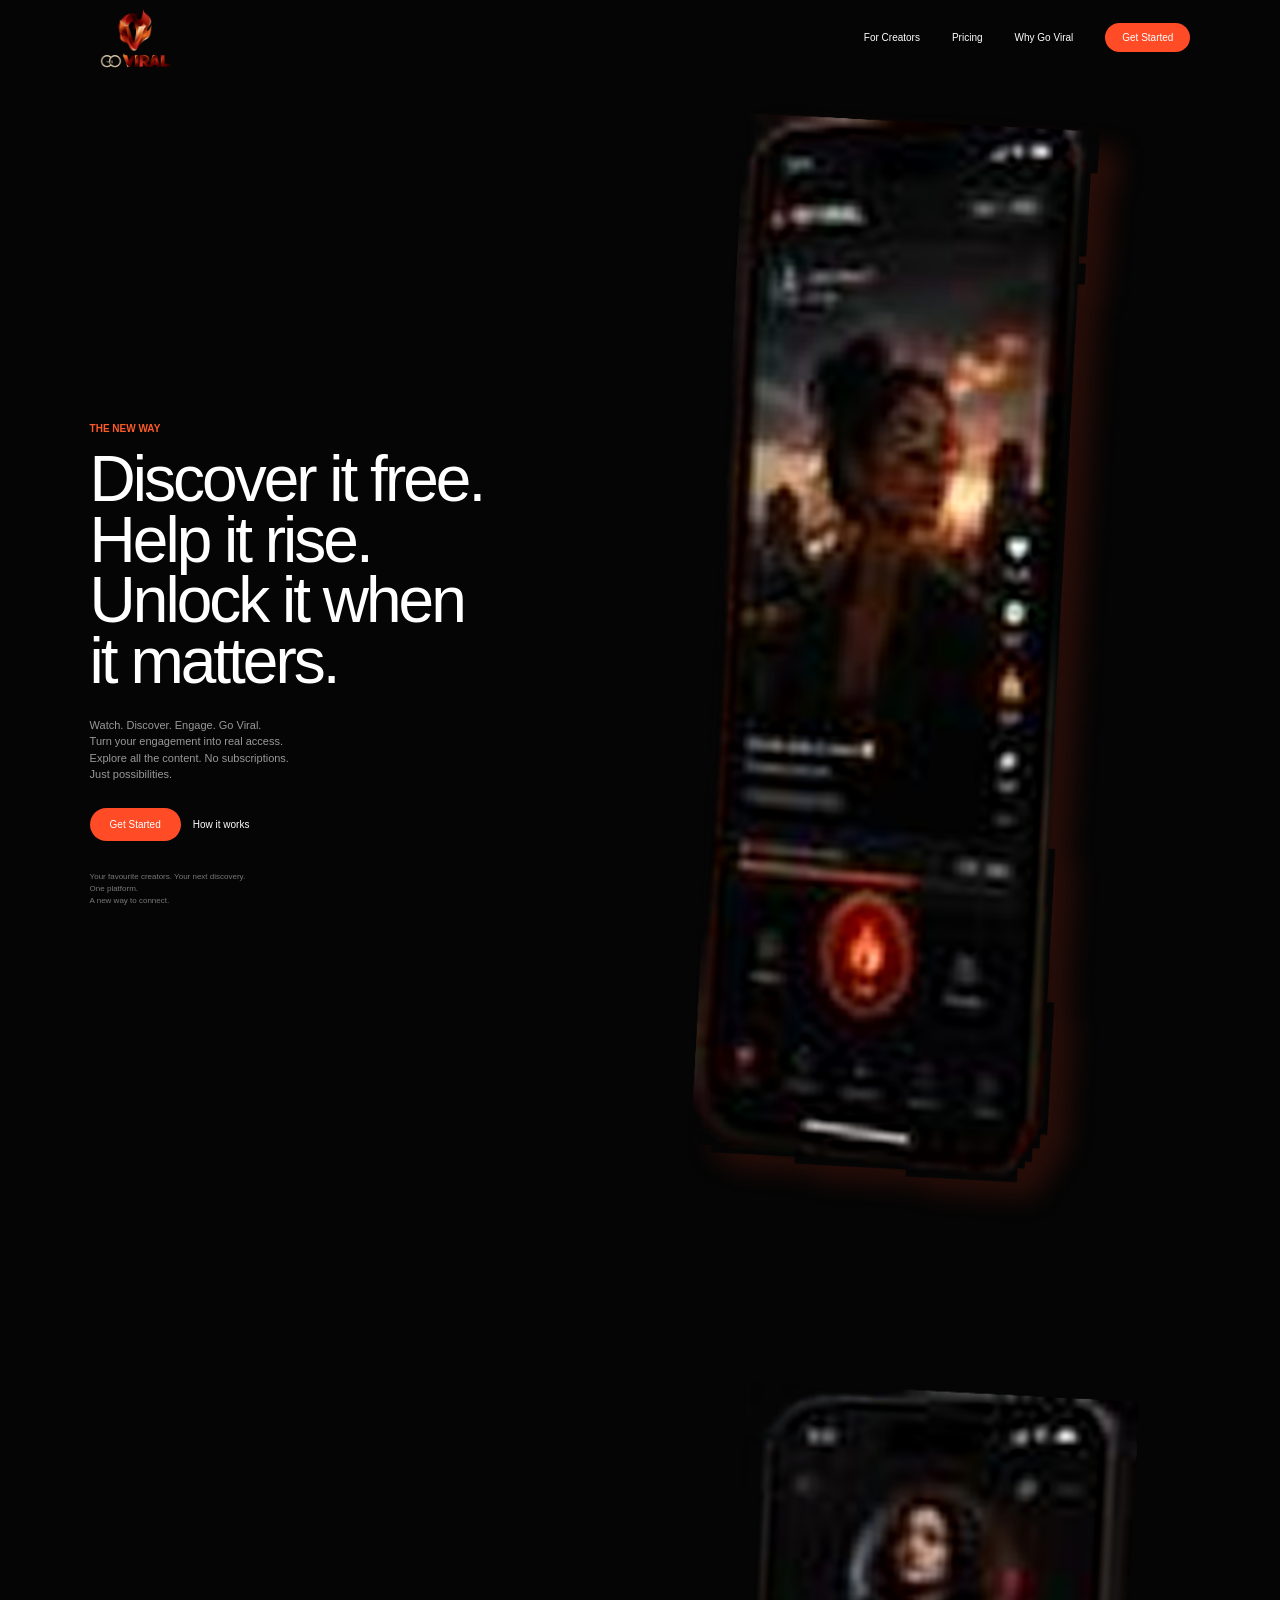
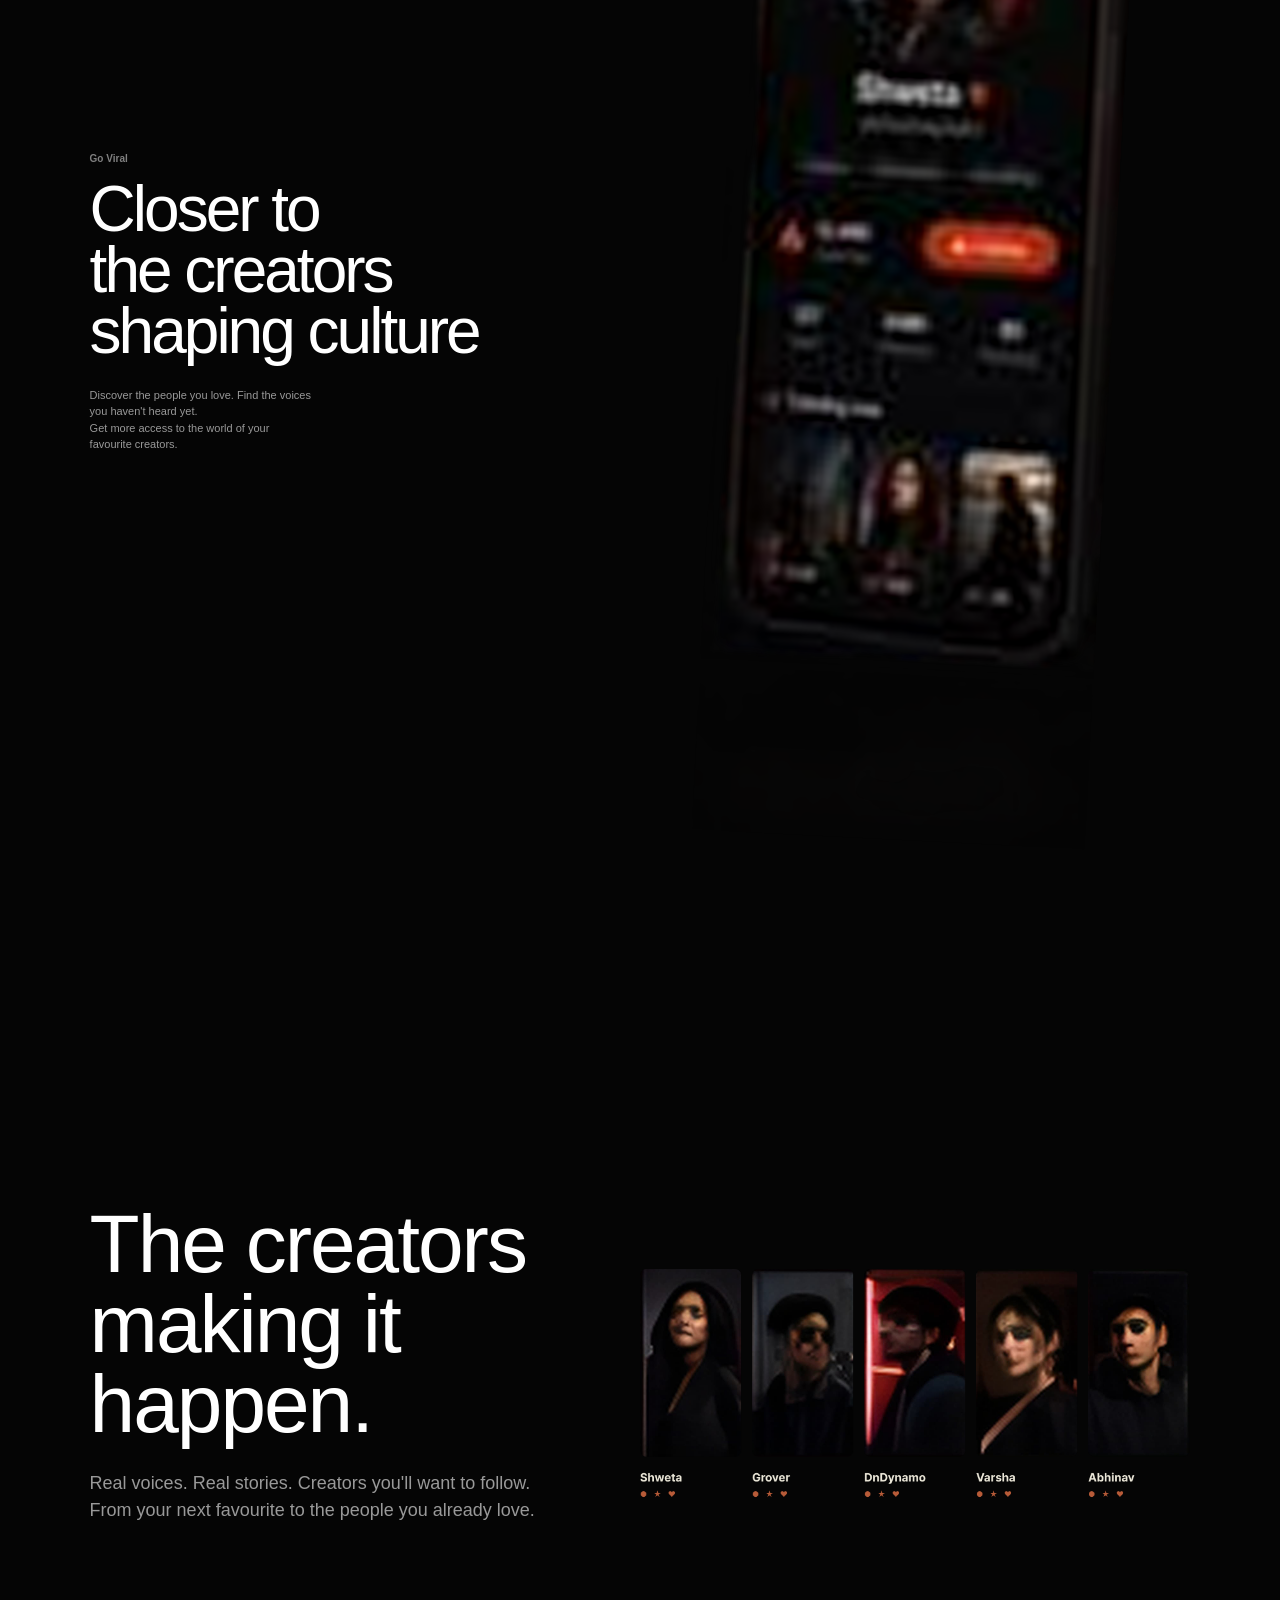
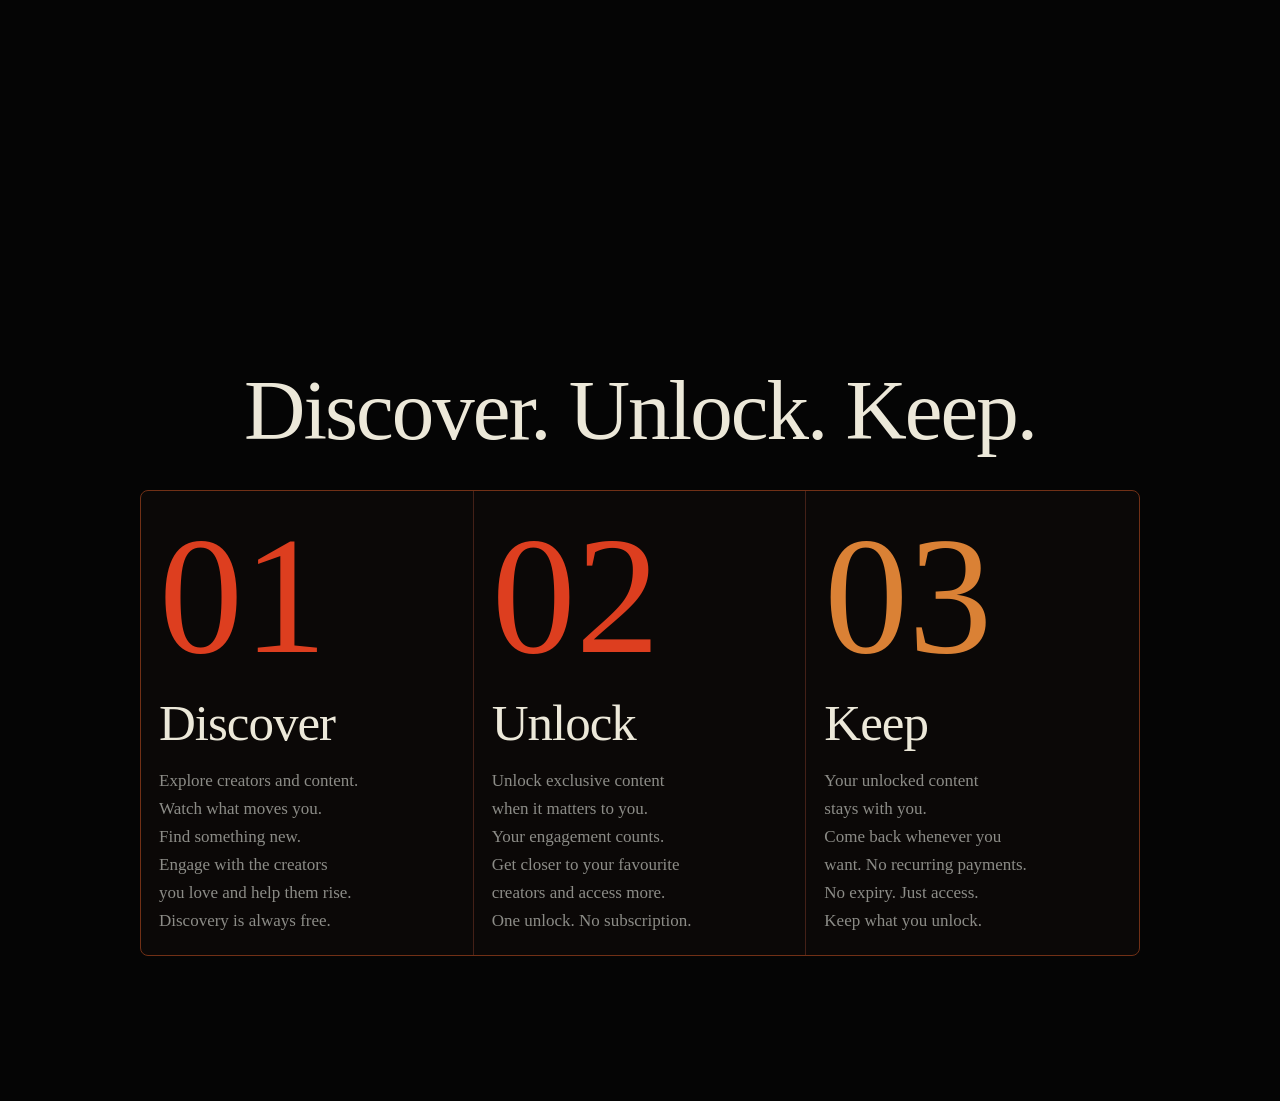
==== Task-5/index.html @ 9c14c947 "Update internship tasks" ====
<!DOCTYPE html>
<html lang="en">

<head>
    <meta charset="UTF-8">
    <meta name="viewport" content="width=device-width, initial-scale=1.0">

    <title>Go Viral</title>
    <link rel="stylesheet" href="style.css">
</head>

<body>

    <!-- ================================================= -->
    <!-- ================= NAVBAR ======================== -->
    <!-- ================================================= -->

    <nav class="navbar">

        <div class="logo">
            <img src="images/image.png" alt="Go Viral Logo">
        </div>

        <div class="nav-links">
            <a href="#">For Creators</a>
            <a href="#">Pricing</a>
            <a href="#">Why Go Viral</a>
            <a href="#" class="nav-btn">Get Started</a>
        </div>

    </nav>


    <!-- ================================================= -->
    <!-- ================= FIRST HERO ==================== -->
    <!-- ================================================= -->

    <section class="hero">

        <div class="hero-content">

            <p class="small-title">THE NEW WAY</p>

            <h1>
                Discover it free.<br>
                Help it rise.<br>
                Unlock it when<br>
                it matters.
            </h1>

            <p class="description">
                Watch. Discover. Engage. Go Viral.<br>
                Turn your engagement into real access.<br>
                Explore all the content. No subscriptions.<br>
                Just possibilities.
            </p>

            <div class="hero-buttons">

                <a href="#" class="primary-btn">
                    Get Started
                </a>

                <a href="#" class="secondary-btn">
                    How it works
                </a>

            </div>

            <p class="bottom-text">
                Your favourite creators. Your next discovery.<br>
                One platform.<br>
                A new way to connect.
            </p>

        </div>


        <div class="hero-image">

            <img
                src="images/Go Viral app.png"
                alt="Go Viral App"
            >

        </div>

    </section>


    <!-- ================================================= -->
    <!-- ================= SECOND HERO =================== -->
    <!-- ================================================= -->

    <section class="hero-1">

        <div class="hero-content">

            <p class="small-title">
                Go Viral
            </p>

            <h2>
                Closer to<br>
                the creators<br>
                shaping culture
            </h2>

            <p class="description">
                Discover the people you love. Find the voices<br>
                you haven't heard yet.<br>
                Get more access to the world of your<br>
                favourite creators.
            </p>

        </div>


        <div class="hero-image">

            <img
                src="images/Creator profile.png"
                alt="Creator Profile"
            >

        </div>

    </section>


    <!-- ================================================= -->
    <!-- ================= THIRD HERO ==================== -->
    <!-- ================================================= -->

    <section class="hero-2">

        <div class="hero-content">

            <h2>
                The creators<br>
                making it happen.
            </h2>

            <p class="description">
                Real voices. Real stories. Creators you'll want to follow.<br>
                From your next favourite to the people you already love.
            </p>

        </div>


        <div class="hero-image">
            <img src="images/Container.png" alt="Creators">
        </div>

    </section>


    <!-- ================================================= -->
    <!-- ================= FOURTH HERO =================== -->
    <!-- ================================================= -->

    <section class="hero-3">

        <div class="hero-3-content">

            <h2>
                Discover. Unlock. Keep.
            </h2>

<br><br>
            <div class="steps-container">

                <!-- STEP 01 -->

                <div class="step-card">

                    <span class="step-number">
                        01
                    </span>
<br><br>
                    <h3>
                        Discover
                    </h3>
<br>
                    <p>
                        Explore creators and content.<br>
                        Watch what moves you.<br>
                        Find something new.<br>
                        Engage with the creators<br>
                        you love and help them rise.<br>
                        Discovery is always free.
                    </p>

                </div>


                <!-- STEP 02 -->

                <div class="step-card">

                    <span class="step-number">
                        02
                    </span>
<br><br>
                    <h3>
                        Unlock
                    </h3>
<br>
                    <p>
                        Unlock exclusive content<br>
                        when it matters to you.<br>
                        Your engagement counts.<br>
                        Get closer to your favourite<br>
                        creators and access more.<br>
                        One unlock. No subscription.
                    </p>

                </div>


                <!-- STEP 03 -->

                <div class="step-card">

                    <span class="step-number orange">
                        03
                    </span>
<br><br>
                    <h3>
                        Keep
                    </h3>
<br>
                    <p>
                        Your unlocked content<br>
                        stays with you.<br>
                        Come back whenever you<br>
                        want. No recurring payments.<br>
                        No expiry. Just access.<br>
                        Keep what you unlock.
                    </p>

                </div>

            </div>

        </div>

    </section>


</body>
</html>
---- Task-5/style.css ----
/* ================================================= */
/* ================= GENERAL ======================= */
/* ================================================= */

* {
    margin: 0;
    padding: 0;
    box-sizing: border-box;
}

body {
    background-color: #050505;
    color: white;

    font-family: Arial, Helvetica, sans-serif;
}


/* ================================================= */
/* ================= NAVBAR ======================== */
/* ================================================= */

.navbar {
    position: absolute;

    top: 0;
    left: 0;

    width: 100%;
    height: 75px;

    display: flex;

    align-items: center;
    justify-content: space-between;

    padding: 0 7%;

    z-index: 10;
}


/* LOGO */

.logo img {
    width: 90px;
    height: auto;

    display: block;
}


/* NAVIGATION */

.nav-links {
    display: flex;

    align-items: center;

    gap: 32px;
}

.nav-links a {
    color: white;

    text-decoration: none;

    font-size: 10px;
}

.nav-btn {
    background-color: #ff4b26;

    padding: 9px 17px;

    border-radius: 20px;
}


/* ================================================= */
/* ================= FIRST HERO ==================== */
/* ================================================= */

.hero {
    min-height: 100vh;

    display: flex;

    align-items: center;

    position: relative;

    overflow: hidden;

    padding: 100px 7% 50px;
}


/* LEFT CONTENT */

.hero-content {
    width: 50%;

    position: relative;

    z-index: 2;
}


/* SMALL TITLE */

.hero .small-title {
    color: #ff5a2a;

    font-size: 10px;

    font-weight: bold;

    margin-bottom: 15px;
}


/* FIRST HERO HEADING */

.hero h1 {
    font-size: clamp(45px, 5vw, 75px);

    line-height: 0.95;

    font-weight: 500;

    letter-spacing: -3px;

    margin-bottom: 25px;
}


/* DESCRIPTION */

.description {
    color: #999;

    font-size: 11px;

    line-height: 1.5;

    margin-bottom: 25px;
}


/* BUTTONS */

.hero-buttons {
    display: flex;

    gap: 12px;

    align-items: center;
}

.primary-btn {
    background-color: #ff4b26;

    color: white;

    text-decoration: none;

    font-size: 10px;

    padding: 11px 20px;

    border-radius: 20px;
}

.secondary-btn {
    color: white;

    text-decoration: none;

    font-size: 10px;
}


/* BOTTOM TEXT */

.bottom-text {
    color: #777;

    font-size: 8px;

    line-height: 1.5;

    margin-top: 30px;
}


/* ================================================= */
/* ================= COMMON IMAGE ================== */
/* ================================================= */

.hero-image {
    width: 50%;

    height: 100%;

    display: flex;

    justify-content: center;

    align-items: center;

    position: relative;
}

.hero-image img {
    width: 90%;

    max-width: 550px;

    height: auto;

    object-fit: contain;
}


/* ================================================= */
/* ================= SECOND HERO =================== */
/* ================================================= */

.hero-1 {
    min-height: 100vh;

    display: flex;

    align-items: center;

    position: relative;

    overflow: hidden;

    padding: 100px 7% 50px;
}


/* SMALL TITLE */

.hero-1 .small-title {
    color: gray;

    font-size: 10px;

    font-weight: bold;

    margin-bottom: 15px;
}


/* HEADING */

.hero-1 h2 {
    font-size: clamp(45px, 5vw, 75px);

    line-height: 0.95;

    font-weight: 500;

    letter-spacing: -3px;

    margin-bottom: 25px;
}


/* DESCRIPTION */

.hero-1 .description {
    color: #999;

    font-size: 11px;

    line-height: 1.5;

    margin-bottom: 25px;
}


/* IMAGE */

.hero-1 .hero-image {
    width: 50%;
}

.hero-1 .hero-image img {
    width: 90%;

    max-width: 550px;

    height: auto;

    object-fit: contain;
}


/* ================================================= */
/* ================= THIRD HERO ==================== */
/* ================================================= */

.hero-2 {
    min-height: 100vh;

    display: flex;

    align-items: center;

    position: relative;

    overflow: hidden;

    padding: 100px 7% 50px;
}


/* HEADING */

.hero-2 h2 {
    font-family: "Antonio", Arial, sans-serif;

    font-weight: 500;

    font-size: 82px;

    line-height: 0.98;

    letter-spacing: -2px;

    margin-bottom: 25px;
}


/* DESCRIPTION */

.hero-2 p {
    font-family: Arial, Helvetica, sans-serif;

    font-weight: 400;

    font-size: 18px;

    line-height: 27px;

    color: #999;
}


/* IMAGE */

.hero-2 .hero-image {
    width: 50%;
}

.hero-2 .hero-image img {
    width: 100%;

    max-width: 864px;

    height: auto;

    object-fit: contain;
}


/* ================================================= */
/* ================= FOURTH HERO =================== */
/* ================================================= */

.hero-3 {
    min-height: 100vh;

    display: flex;

    justify-content: center;

    align-items: center;

    background-color: #050505;

    padding: 100px 7% 80px;

    position: relative;

    overflow: hidden;
}


/* CONTENT */

.hero-3-content {
    width: 100%;

    max-width: 1000px;

    display: flex;

    flex-direction: column;

    align-items: center;
}


/* MAIN HEADING */

.hero-3 h2 {

    font-family: Antonio;
font-weight: 500;
font-style: Regular;
font-size: 85px;
line-height: 86.7px;
letter-spacing: -2px;
text-align: center;
vertical-align: middle;
color: #ECE8D9;
width: 691;
height: 87;
opacity: 1;

}


/* ================================================= */
/* ================= STEP CONTAINER ================ */
/* ================================================= */

.steps-container {
    width: 100%;

    display: grid;

    grid-template-columns: repeat(3, 1fr);

    background-color: #0b0807;

    border: 1px solid #713016;

    border-radius: 8px;

    overflow: hidden;
}


/* ================================================= */
/* ================= STEP CARD ===================== */
/* ================================================= */

.step-card {
    min-height: 285px;

    padding: 20px 18px;

    border-right: 1px solid #442017;
}

.step-card:last-child {
    border-right: none;
}


/* NUMBER */

.step-number {

    font-family: Antonio;
font-weight: 400;
font-style: Regular;
font-size: 168px;
line-height: 168px;
letter-spacing: 0%;
vertical-align: middle;
color:#DD3E1F;

} 

.step-number.orange {
    color:#DA8135;

}


/* CARD TITLE */

.step-card h3 {
    font-family: Antonio;
font-weight: 500;
font-style: Regular;
font-size: 51px;
line-height: 52px;
letter-spacing: -1px;
vertical-align: middle;
color:#ECE8D9;
}


/* CARD DESCRIPTION */

.step-card p {
    font-family: Inter;
    font-weight: 400;
    font-style: Regular;
    font-size: 17px;
    line-height: 28px;
    letter-spacing: 0%;
    vertical-align: middle;
    color: #8C8C87;
    ;

    /* color: #777;

    font-family: Arial, Helvetica, sans-serif;

    font-size: 10px;

    line-height: 1.45; */
}


/* ================================================= */
/* ================= RESPONSIVE ==================== */
/* ================================================= */

@media (max-width: 768px) {

    /* NAVBAR */

    .navbar {
        padding: 0 5%;
    }

    .nav-links {
        gap: 15px;
    }

    .nav-links a {
        font-size: 9px;
    }


    /* FIRST / SECOND / THIRD HERO */

    .hero,
    .hero-1,
    .hero-2 {
        flex-direction: column;

        justify-content: center;

        padding: 100px 5% 60px;
    }


    .hero-content {
        width: 100%;
    }


    .hero-image {
        width: 100%;

        margin-top: 40px;
    }


    .hero-image img {
        width: 90%;
    }


    /* THIRD HERO */

    .hero-2 h2 {
        font-size: 55px;
    }

    .hero-2 .hero-image {
        width: 100%;
    }

    .hero-2 .hero-image img {
        width: 100%;
    }


    /* FOURTH HERO */

    .hero-3 {
        padding: 80px 5% 50px;
    }

    .hero-3 h2 {
        font-size: 55px;
    }


    /* STEP CARDS */

    .steps-container {
        grid-template-columns: 1fr;
    }

    .step-card {
        border-right: none;

        border-bottom: 1px solid #442017;
    }

    .step-card:last-child {
        border-bottom: none;
    }
}
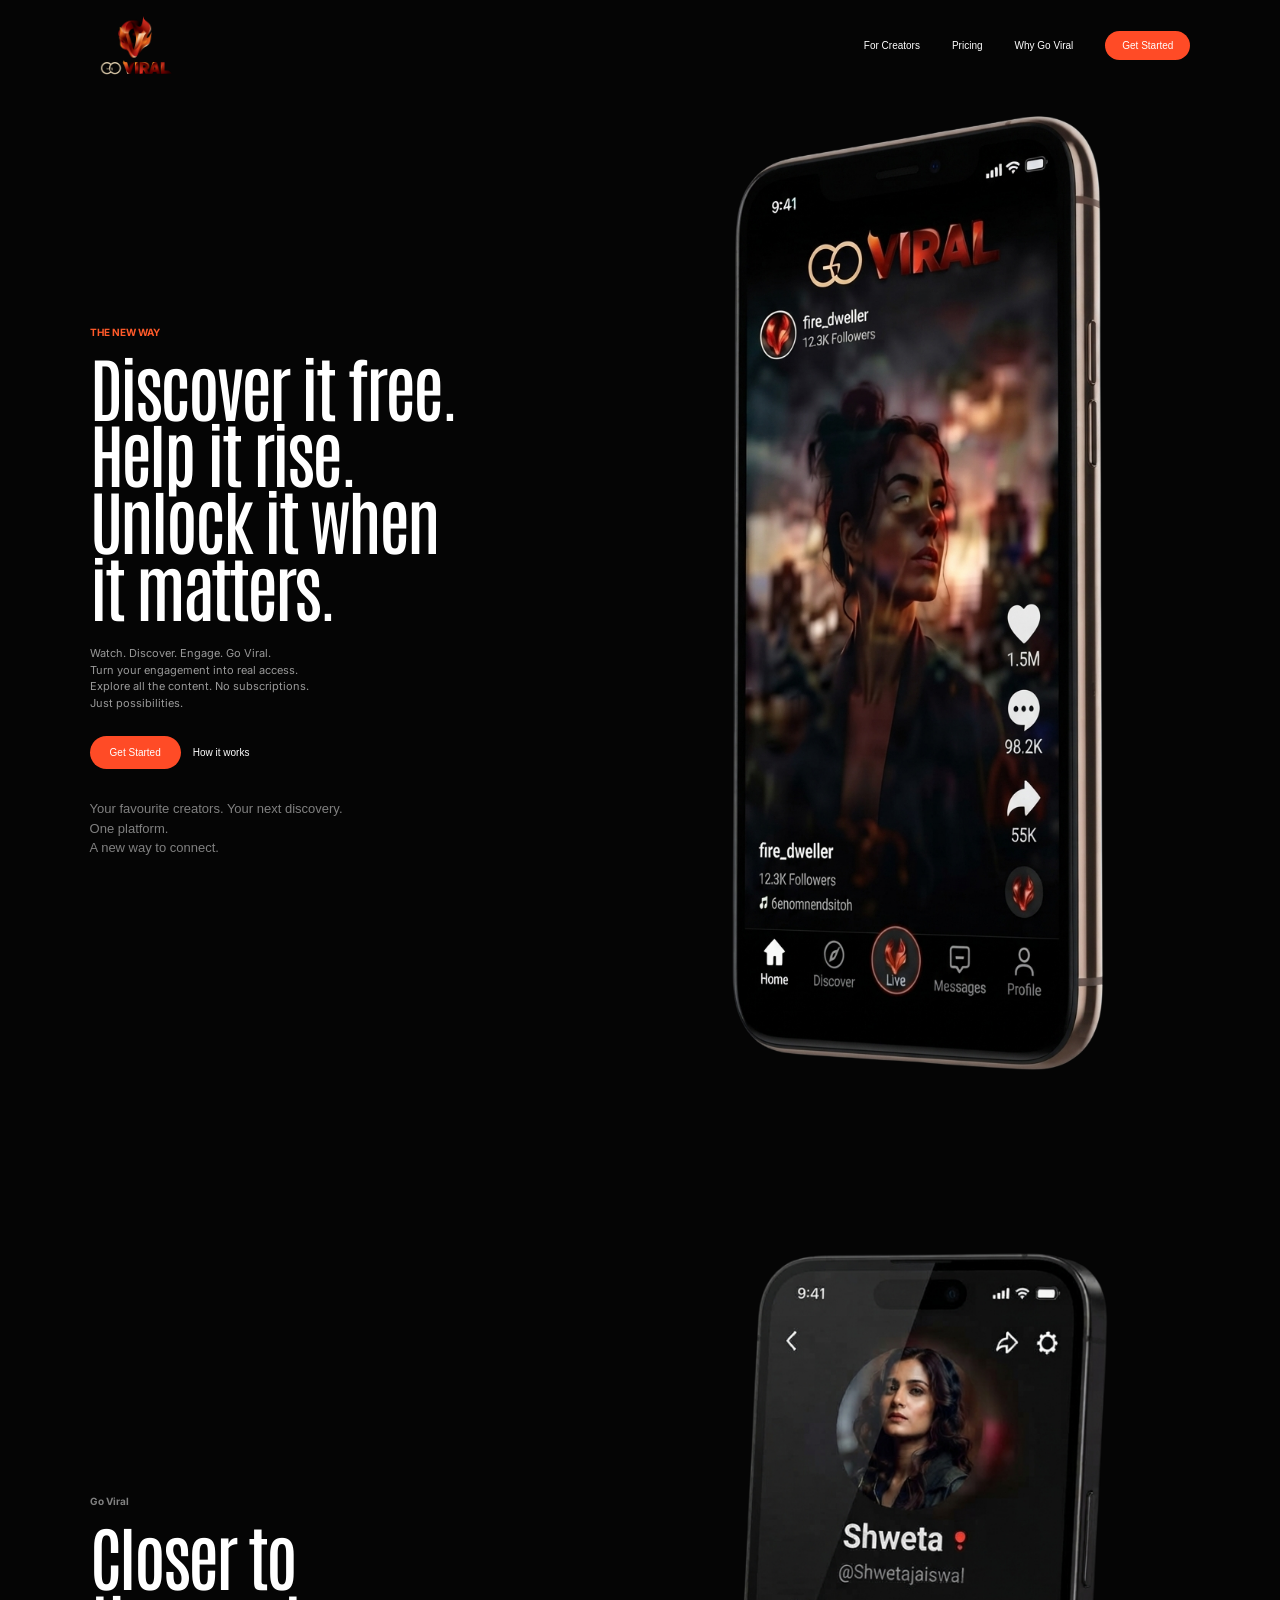
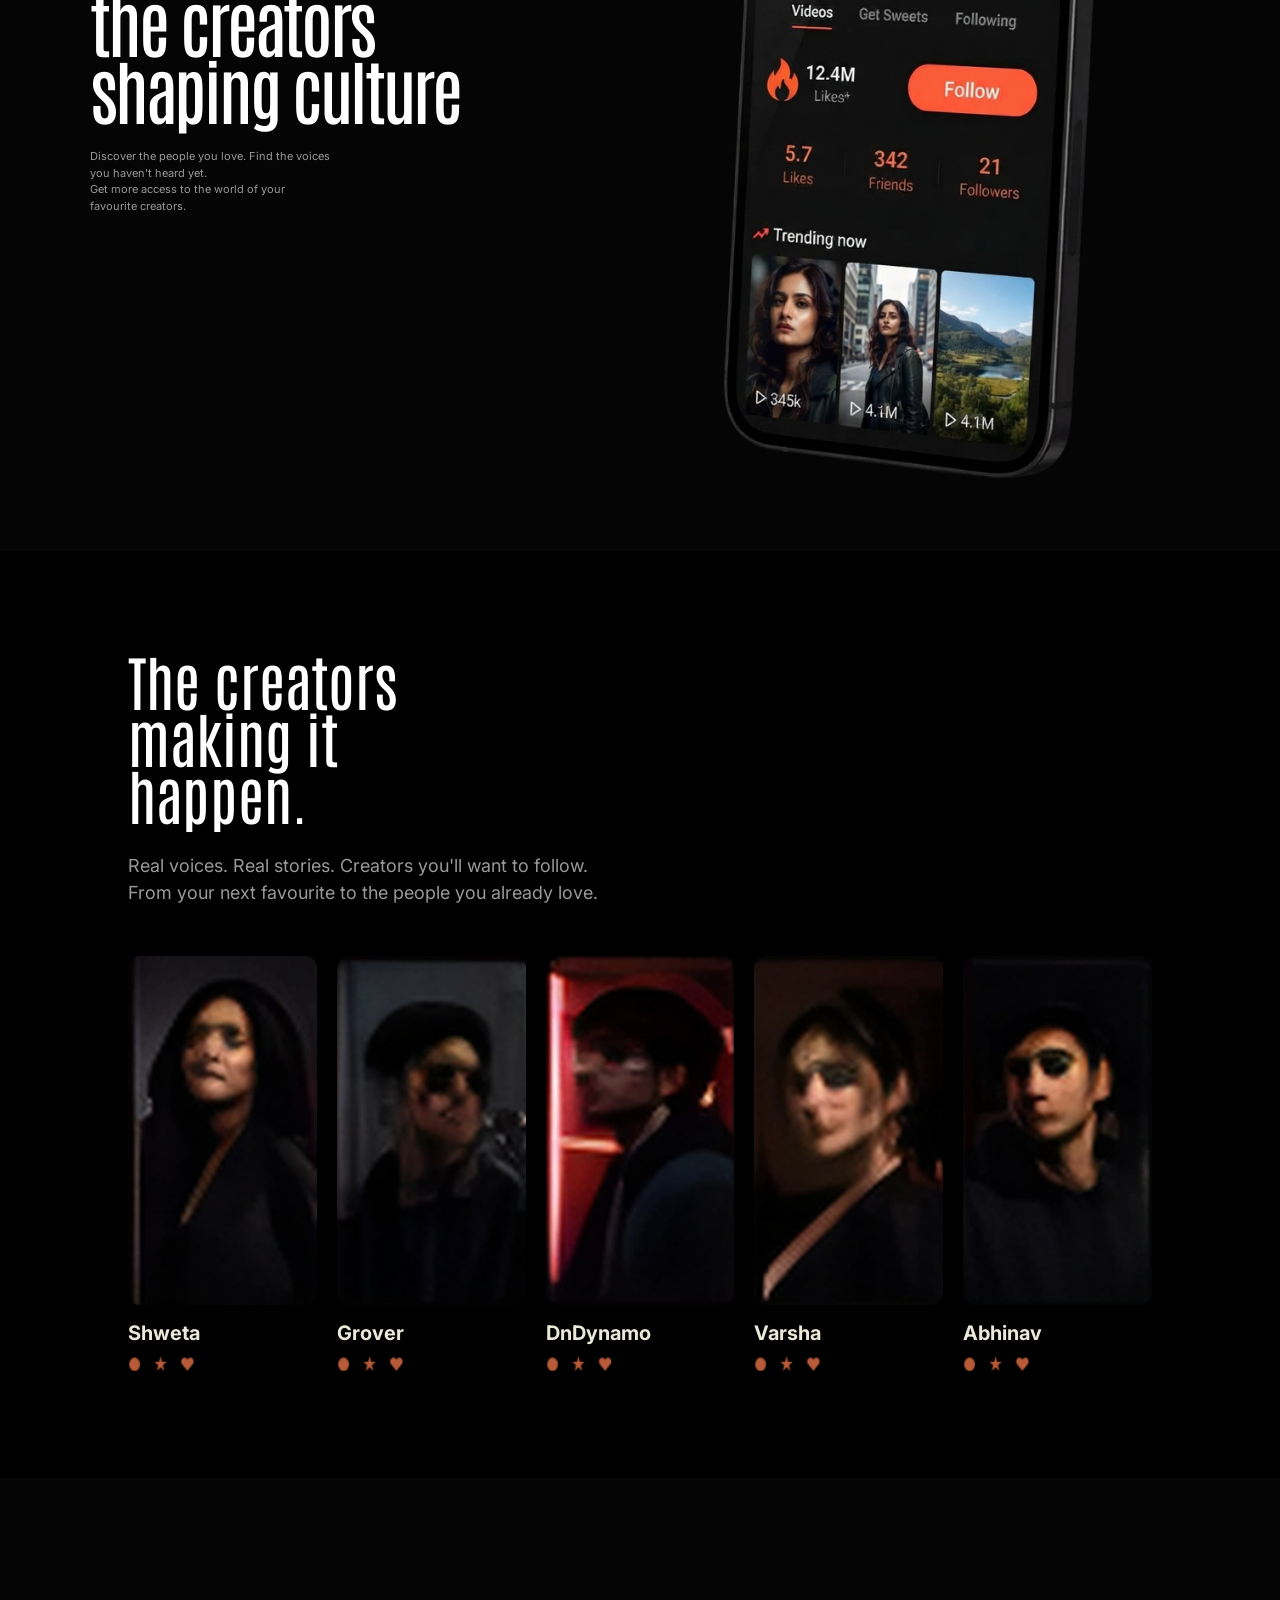
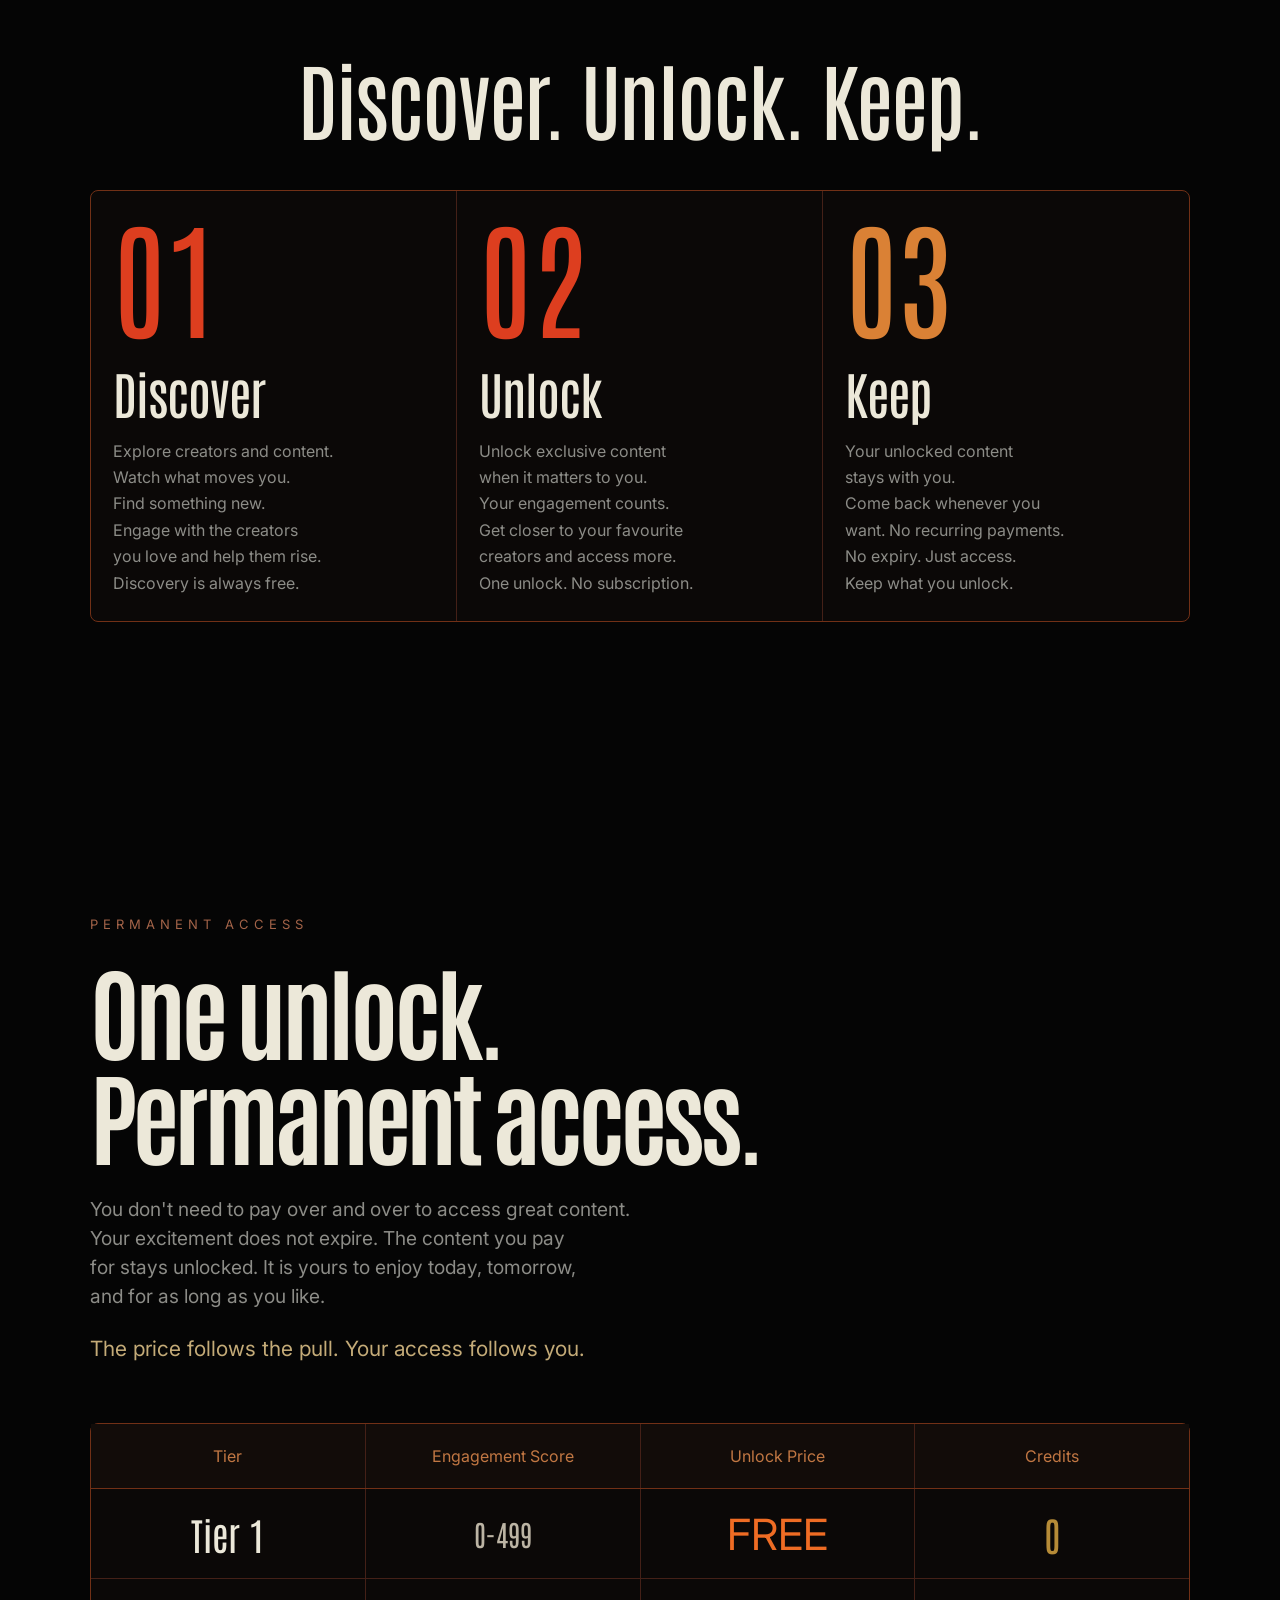
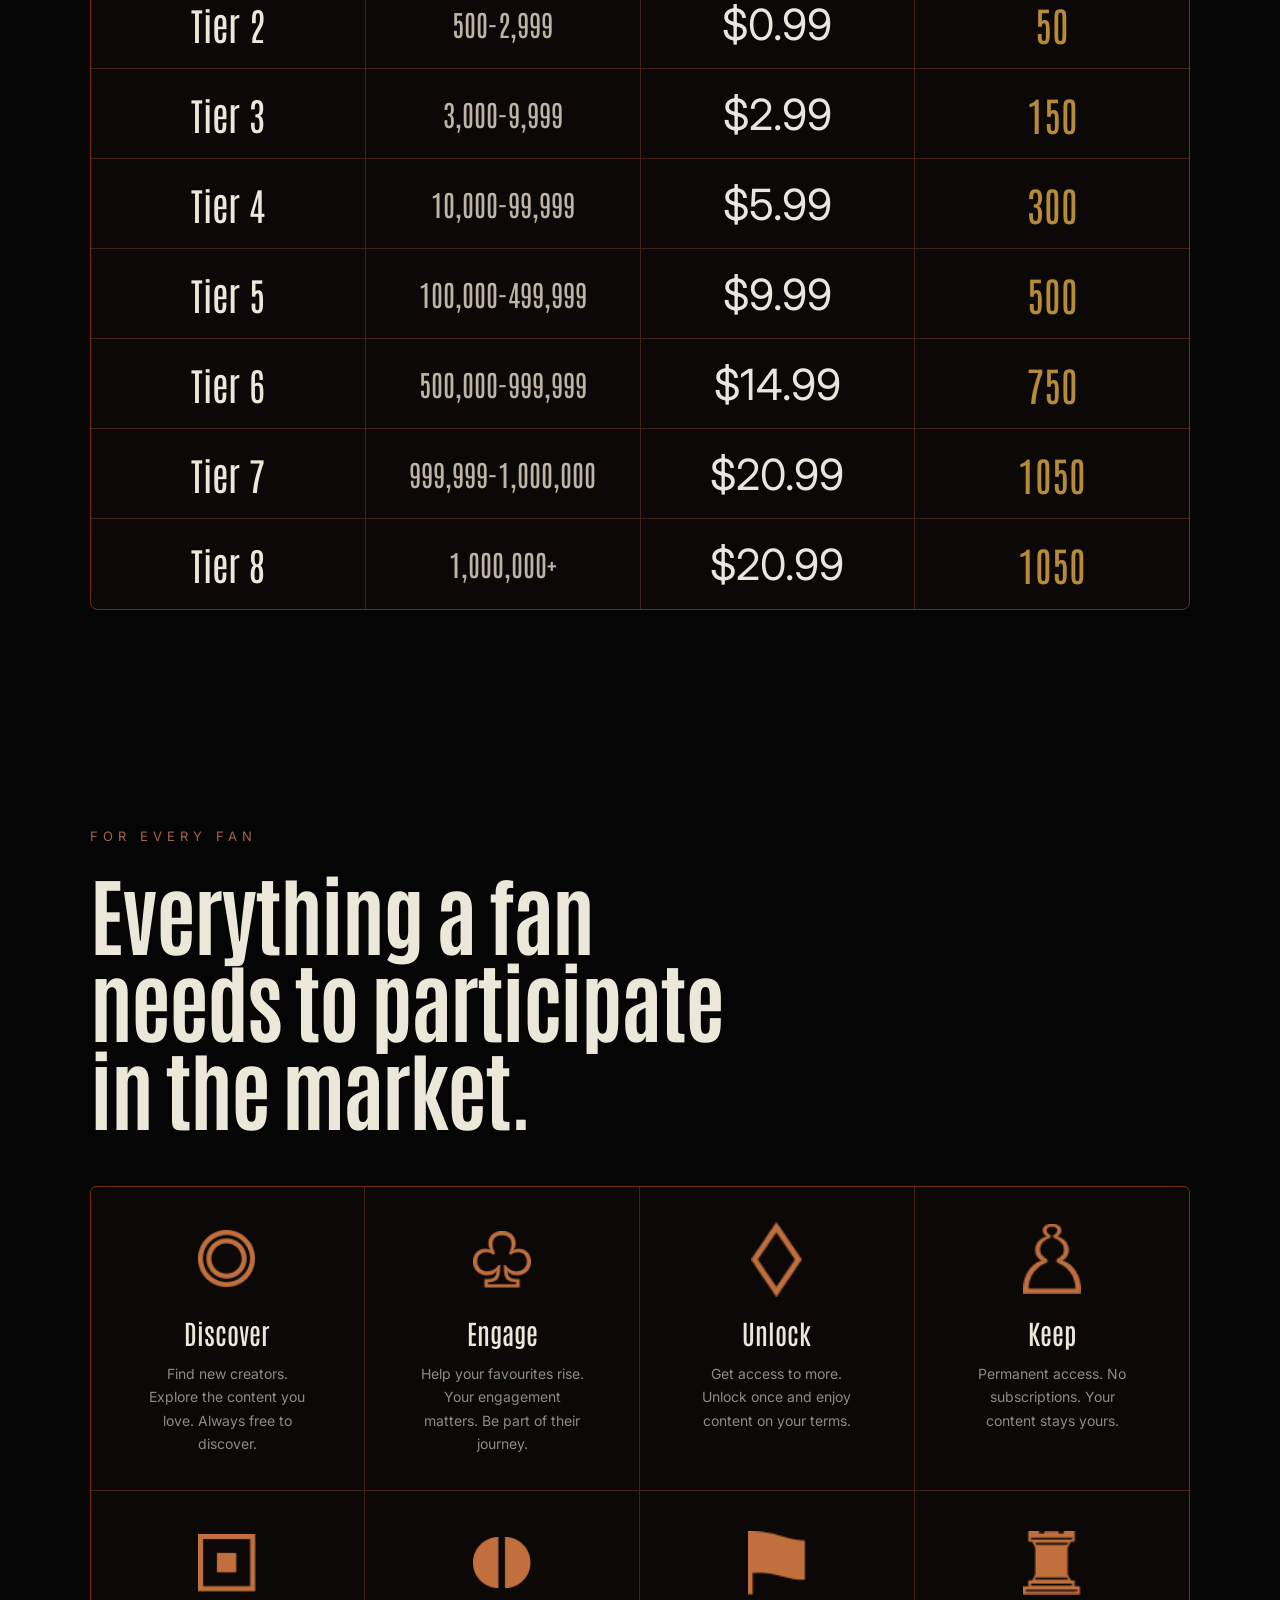
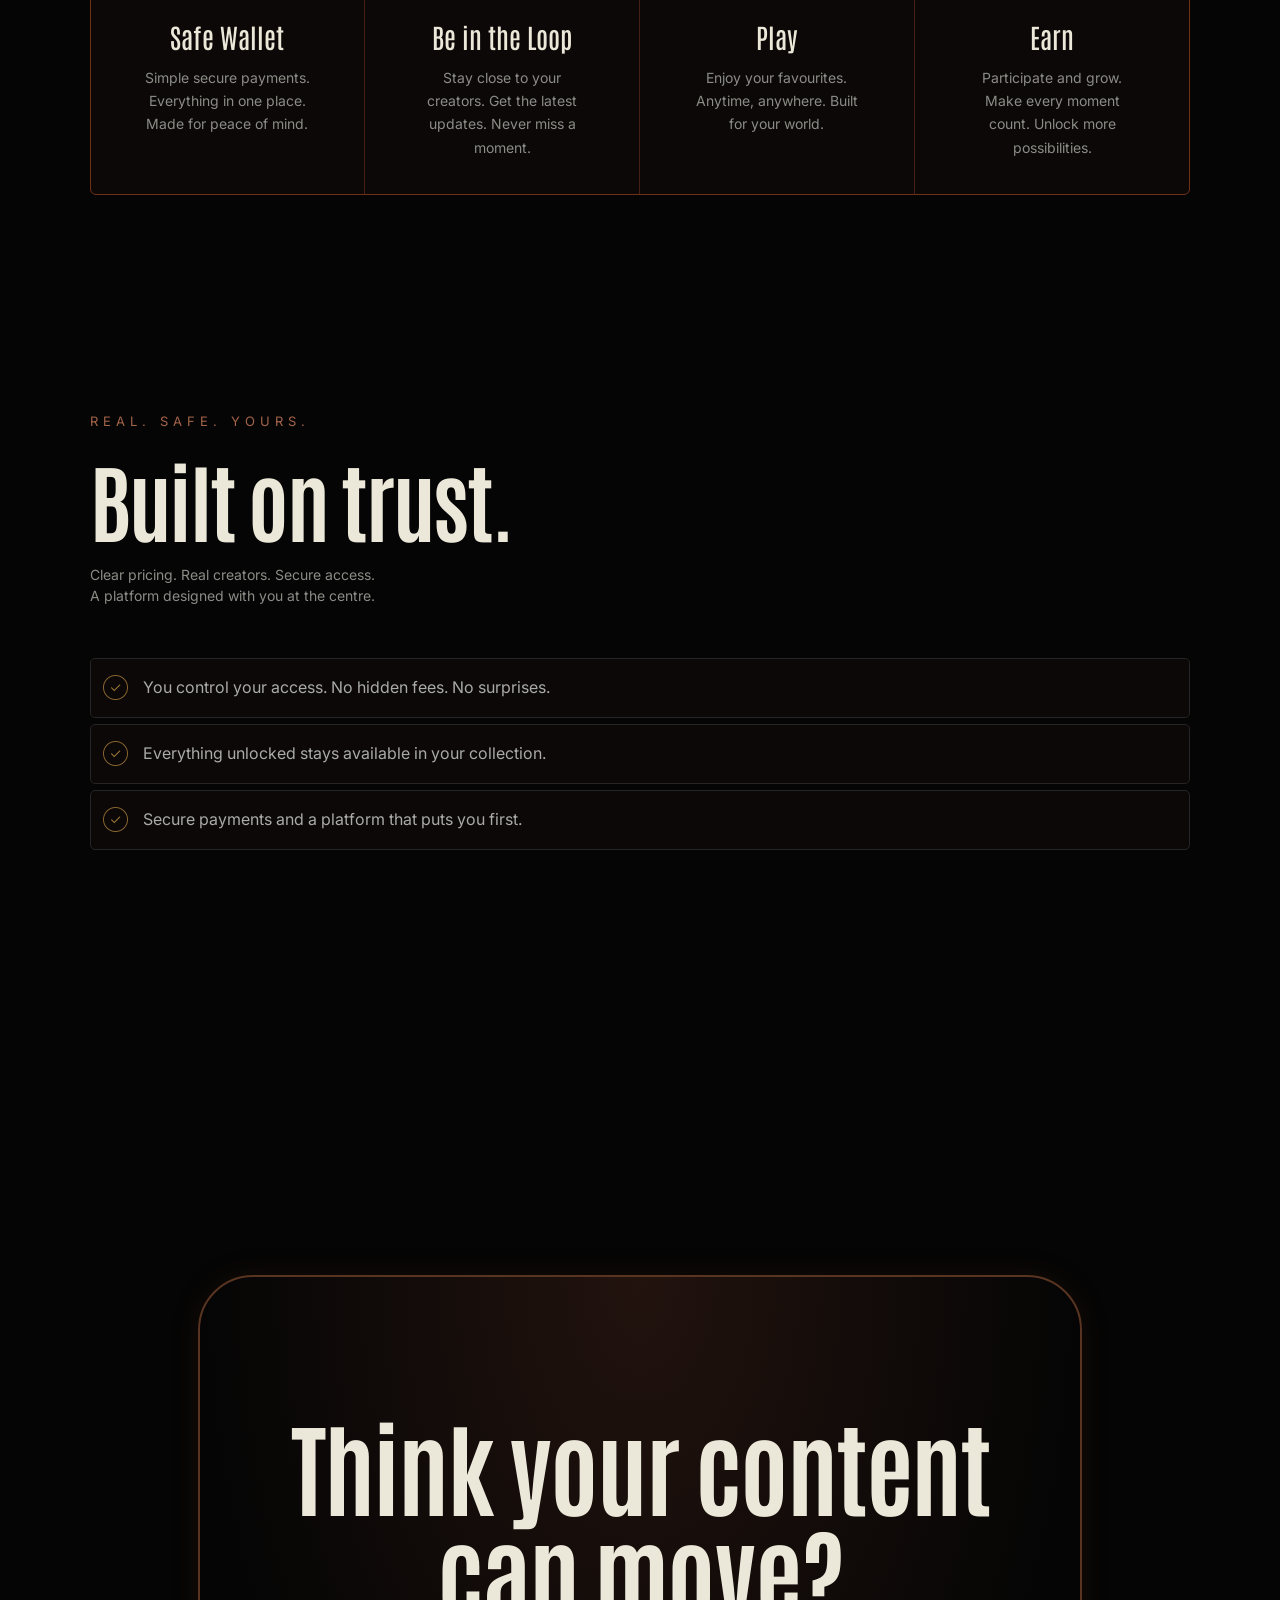
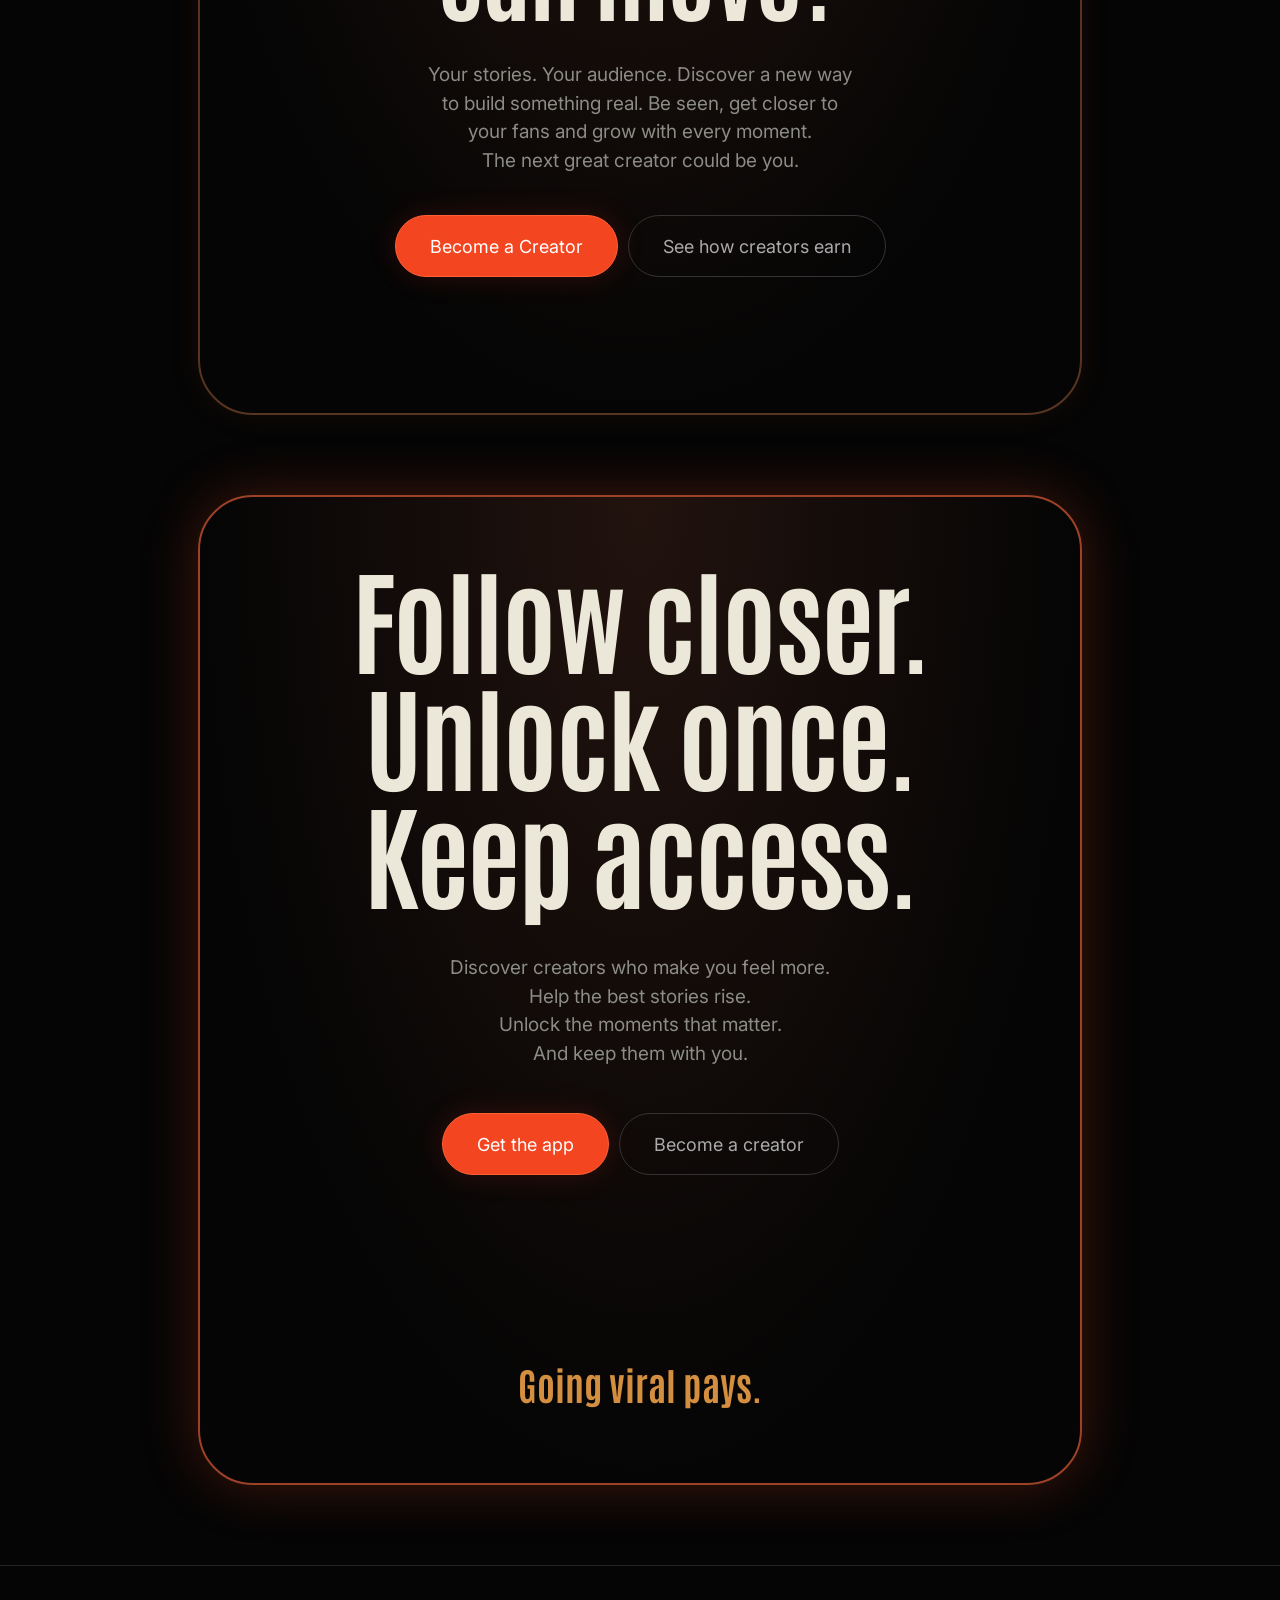
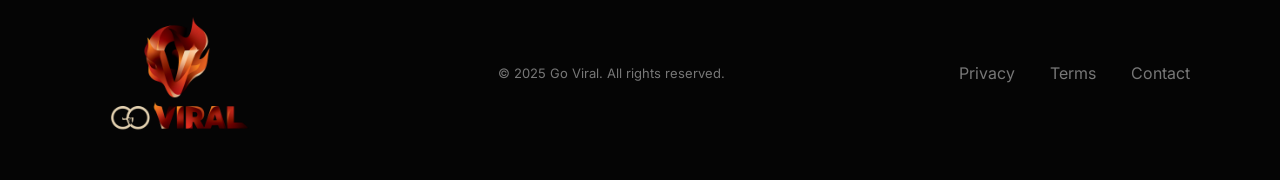
==== commit d5f42c44: "Update internship tasks" ====
--- a/Task-5/index.html
+++ b/Task-5/index.html
@@ -7,10 +7,23 @@
     <meta name="viewport" content="width=device-width, initial-scale=1.0">
 
     <title>Go Viral</title>
+
+    <!-- Google Fonts -->
+    <link rel="preconnect" href="https://fonts.googleapis.com">
+    <link rel="preconnect" href="https://fonts.gstatic.com" crossorigin>
+
+    <link
+        href="https://fonts.googleapis.com/css2?family=Antonio:wght@400;500&family=Inter:wght@400;500;700&display=swap"
+        rel="stylesheet"
+    >
+
+    <!-- CSS -->
     <link rel="stylesheet" href="style.css">
 </head>
 
+
 <body>
+
 
     <!-- ================================================= -->
     <!-- ================= NAVBAR ======================== -->
@@ -23,15 +36,23 @@
         </div>
 
         <div class="nav-links">
+
             <a href="#">For Creators</a>
+
             <a href="#">Pricing</a>
+
             <a href="#">Why Go Viral</a>
-            <a href="#" class="nav-btn">Get Started</a>
+
+            <a href="#" class="nav-btn">
+                Get Started
+            </a>
+
         </div>
 
     </nav>
 
 
+
     <!-- ================================================= -->
     <!-- ================= FIRST HERO ==================== -->
     <!-- ================================================= -->
@@ -40,7 +61,9 @@
 
         <div class="hero-content">
 
-            <p class="small-title">THE NEW WAY</p>
+            <p class="small-title">
+                THE NEW WAY
+            </p>
 
             <h1>
                 Discover it free.<br>
@@ -80,13 +103,14 @@
         <div class="hero-image">
 
             <img
-                src="images/Go Viral app.png"
+                src="images/hero-image.png"
                 alt="Go Viral App"
             >
 
         </div>
 
     </section>
+
 
 
     <!-- ================================================= -->
@@ -120,7 +144,7 @@
         <div class="hero-image">
 
             <img
-                src="images/Creator profile.png"
+                src="images/Creators.png"
                 alt="Creator Profile"
             >
 
@@ -129,20 +153,22 @@
     </section>
 
 
+
     <!-- ================================================= -->
     <!-- ================= THIRD HERO ==================== -->
     <!-- ================================================= -->
 
-    <section class="hero-2">
-
-        <div class="hero-content">
+    <section class="creators-section">
+
+        <div class="creators-info">
 
             <h2>
                 The creators<br>
-                making it happen.
+                making it<br>
+                happen.
             </h2>
 
-            <p class="description">
+            <p>
                 Real voices. Real stories. Creators you'll want to follow.<br>
                 From your next favourite to the people you already love.
             </p>
@@ -150,11 +176,131 @@
         </div>
 
 
-        <div class="hero-image">
-            <img src="images/Container.png" alt="Creators">
+        <div class="creators-grid">
+
+
+            <!-- CREATOR 1 -->
+
+            <div class="creator-card">
+
+                <img
+                    class="creator-photo"
+                    src="images/Shweta.png"
+                    alt="Shweta"
+                >
+
+                <h3>
+                    Shweta
+                </h3>
+
+                <img
+                    class="creator-small"
+                    src="images/Small.png"
+                    alt=""
+                >
+
+            </div>
+
+
+
+            <!-- CREATOR 2 -->
+
+            <div class="creator-card">
+
+                <img
+                    class="creator-photo"
+                    src="images/Grover.png"
+                    alt="Grover"
+                >
+
+                <h3>
+                    Grover
+                </h3>
+
+                <img
+                    class="creator-small"
+                    src="images/Small.png"
+                    alt=""
+                >
+
+            </div>
+
+
+
+            <!-- CREATOR 3 -->
+
+            <div class="creator-card">
+
+                <img
+                    class="creator-photo"
+                    src="images/DnDynamo.png"
+                    alt="DnDynamo"
+                >
+
+                <h3>
+                    DnDynamo
+                </h3>
+
+                <img
+                    class="creator-small"
+                    src="images/Small.png"
+                    alt=""
+                >
+
+            </div>
+
+
+
+            <!-- CREATOR 4 -->
+
+            <div class="creator-card">
+
+                <img
+                    class="creator-photo"
+                    src="images/Varsha.png"
+                    alt="Varsha"
+                >
+
+                <h3>
+                    Varsha
+                </h3>
+
+                <img
+                    class="creator-small"
+                    src="images/Small.png"
+                    alt=""
+                >
+
+            </div>
+
+
+
+            <!-- CREATOR 5 -->
+
+            <div class="creator-card">
+
+                <img
+                    class="creator-photo"
+                    src="images/Abhinav.png"
+                    alt="Abhinav"
+                >
+
+                <h3>
+                    Abhinav
+                </h3>
+
+                <img
+                    class="creator-small"
+                    src="images/Small.png"
+                    alt=""
+                >
+
+            </div>
+
         </div>
 
     </section>
+
 
 
     <!-- ================================================= -->
@@ -169,8 +315,9 @@
                 Discover. Unlock. Keep.
             </h2>
 
-<br><br>
+
             <div class="steps-container">
+
 
                 <!-- STEP 01 -->
 
@@ -179,11 +326,11 @@
                     <span class="step-number">
                         01
                     </span>
-<br><br>
+
                     <h3>
                         Discover
                     </h3>
-<br>
+
                     <p>
                         Explore creators and content.<br>
                         Watch what moves you.<br>
@@ -196,6 +343,7 @@
                 </div>
 
 
+
                 <!-- STEP 02 -->
 
                 <div class="step-card">
@@ -203,11 +351,11 @@
                     <span class="step-number">
                         02
                     </span>
-<br><br>
+
                     <h3>
                         Unlock
                     </h3>
-<br>
+
                     <p>
                         Unlock exclusive content<br>
                         when it matters to you.<br>
@@ -220,6 +368,7 @@
                 </div>
 
 
+
                 <!-- STEP 03 -->
 
                 <div class="step-card">
@@ -227,11 +376,11 @@
                     <span class="step-number orange">
                         03
                     </span>
-<br><br>
+
                     <h3>
                         Keep
                     </h3>
-<br>
+
                     <p>
                         Your unlocked content<br>
                         stays with you.<br>
@@ -250,6 +399,690 @@
     </section>
 
 
+
+    <!-- ================================================= -->
+    <!-- ================= FIFTH HERO ==================== -->
+    <!-- ================================================= -->
+
+    <section class="hero-4">
+
+        <p class="small-title">
+            PERMANENT ACCESS
+        </p>
+
+
+        <h2 class="heading">
+            One unlock.<br>
+            Permanent access.
+        </h2>
+
+
+        <p class="description">
+            You don't need to pay over and over to access great content.<br>
+            Your excitement does not expire. The content you pay<br>
+            for stays unlocked. It is yours to enjoy today, tomorrow,<br>
+            and for as long as you like.
+        </p>
+
+
+        <p class="description2">
+            The price follows the pull. Your access follows you.
+        </p>
+
+
+
+        <!-- ================= PRICING TABLE ================= -->
+
+        <div class="pricing-table">
+
+            <table>
+
+                <thead>
+
+                    <tr>
+
+                        <th>
+                            Tier
+                        </th>
+
+                        <th>
+                            Engagement Score
+                        </th>
+
+                        <th>
+                            Unlock Price
+                        </th>
+
+                        <th>
+                            Credits
+                        </th>
+
+                    </tr>
+
+                </thead>
+
+
+                <tbody>
+
+
+                    <tr>
+
+                        <td class="col-1">
+                            Tier 1
+                        </td>
+
+                        <td class="col-2">
+                            0-499
+                        </td>
+
+                        <td class="col-3 free">
+                            FREE
+                        </td>
+
+                        <td class="col-4">
+                            0
+                        </td>
+
+                    </tr>
+
+
+                    <tr>
+
+                        <td class="col-1">
+                            Tier 2
+                        </td>
+
+                        <td class="col-2">
+                            500-2,999
+                        </td>
+
+                        <td class="col-3">
+                            $0.99
+                        </td>
+
+                        <td class="col-4">
+                            50
+                        </td>
+
+                    </tr>
+
+
+                    <tr>
+
+                        <td class="col-1">
+                            Tier 3
+                        </td>
+
+                        <td class="col-2">
+                            3,000-9,999
+                        </td>
+
+                        <td class="col-3">
+                            $2.99
+                        </td>
+
+                        <td class="col-4">
+                            150
+                        </td>
+
+                    </tr>
+
+
+                    <tr>
+
+                        <td class="col-1">
+                            Tier 4
+                        </td>
+
+                        <td class="col-2">
+                            10,000-99,999
+                        </td>
+
+                        <td class="col-3">
+                            $5.99
+                        </td>
+
+                        <td class="col-4">
+                            300
+                        </td>
+
+                    </tr>
+
+
+                    <tr>
+
+                        <td class="col-1">
+                            Tier 5
+                        </td>
+
+                        <td class="col-2">
+                            100,000-499,999
+                        </td>
+
+                        <td class="col-3">
+                            $9.99
+                        </td>
+
+                        <td class="col-4">
+                            500
+                        </td>
+
+                    </tr>
+
+
+                    <tr>
+
+                        <td class="col-1">
+                            Tier 6
+                        </td>
+
+                        <td class="col-2">
+                            500,000-999,999
+                        </td>
+
+                        <td class="col-3">
+                            $14.99
+                        </td>
+
+                        <td class="col-4">
+                            750
+                        </td>
+
+                    </tr>
+
+
+                    <tr>
+
+                        <td class="col-1">
+                            Tier 7
+                        </td>
+
+                        <td class="col-2">
+                            999,999-1,000,000
+                        </td>
+
+                        <td class="col-3">
+                            $20.99
+                        </td>
+
+                        <td class="col-4">
+                            1050
+                        </td>
+
+                    </tr>
+
+
+                    <tr>
+
+                        <td class="col-1">
+                            Tier 8
+                        </td>
+
+                        <td class="col-2">
+                            1,000,000+
+                        </td>
+
+                        <td class="col-3">
+                            $20.99
+                        </td>
+
+                        <td class="col-4">
+                            1050
+                        </td>
+
+                    </tr>
+
+
+                </tbody>
+
+            </table>
+
+        </div>
+
+    </section>
+
+
+
+    <!-- ================================================= -->
+    <!-- ================= SIXTH HERO ==================== -->
+    <!-- ================================================= -->
+
+    <section class="hero-5">
+
+        <p class="small-title">
+            FOR EVERY FAN
+        </p>
+
+
+        <h2 class="heading">
+            Everything a fan<br>
+            needs to participate<br>
+            in the market.
+        </h2>
+
+
+
+        <!-- ================= FAN GRID ================= -->
+
+        <div class="fan-grid">
+
+
+            <!-- CARD 1 -->
+
+            <div class="fan-card">
+
+                <img
+                    src="images/◎.png"
+                    alt="Discover"
+                    class="fan-icon"
+                >
+
+                <h3>
+                    Discover
+                </h3>
+
+                <p>
+                    Find new creators.
+                    Explore the content you love.
+                    Always free to discover.
+                </p>
+
+            </div>
+
+
+
+            <!-- CARD 2 -->
+
+            <div class="fan-card">
+
+                <img
+                    src="images/♧.png"
+                    alt="Engage"
+                    class="fan-icon"
+                >
+
+                <h3>
+                    Engage
+                </h3>
+
+                <p>
+                    Help your favourites rise.
+                    Your engagement matters.
+                    Be part of their journey.
+                </p>
+
+            </div>
+
+
+
+            <!-- CARD 3 -->
+
+            <div class="fan-card">
+
+                <img
+                    src="images/♢.png"
+                    alt="Unlock"
+                    class="fan-icon"
+                >
+
+                <h3>
+                    Unlock
+                </h3>
+
+                <p>
+                    Get access to more.
+                    Unlock once and enjoy
+                    content on your terms.
+                </p>
+
+            </div>
+
+
+
+            <!-- CARD 4 -->
+
+            <div class="fan-card">
+
+                <img
+                    src="images/♙.png"
+                    alt="Keep"
+                    class="fan-icon"
+                >
+
+                <h3>
+                    Keep
+                </h3>
+
+                <p>
+                    Permanent access.
+                    No subscriptions.
+                    Your content stays yours.
+                </p>
+
+            </div>
+
+
+
+            <!-- CARD 5 -->
+
+            <div class="fan-card">
+
+                <img
+                    src="images/▣.png"
+                    alt="Safe Wallet"
+                    class="fan-icon"
+                >
+
+                <h3>
+                    Safe Wallet
+                </h3>
+
+                <p>
+                    Simple secure payments.
+                    Everything in one place.
+                    Made for peace of mind.
+                </p>
+
+            </div>
+
+
+
+            <!-- CARD 6 -->
+
+            <div class="fan-card">
+
+                <img
+                    src="images/◖◗.png"
+                    alt="Be in the Loop"
+                    class="fan-icon"
+                >
+
+                <h3>
+                    Be in the Loop
+                </h3>
+
+                <p>
+                    Stay close to your creators.
+                    Get the latest updates.
+                    Never miss a moment.
+                </p>
+
+            </div>
+
+
+
+            <!-- CARD 7 -->
+
+            <div class="fan-card">
+
+                <img
+                    src="images/⚑.png"
+                    alt="Play"
+                    class="fan-icon"
+                >
+
+                <h3>
+                    Play
+                </h3>
+
+                <p>
+                    Enjoy your favourites.
+                    Anytime, anywhere.
+                    Built for your world.
+                </p>
+
+            </div>
+
+
+
+            <!-- CARD 8 -->
+
+            <div class="fan-card">
+
+                <img
+                    src="images/♜.png"
+                    alt="Earn"
+                    class="fan-icon"
+                >
+
+                <h3>
+                    Earn
+                </h3>
+
+                <p>
+                    Participate and grow.
+                    Make every moment count.
+                    Unlock more possibilities.
+                </p>
+
+            </div>
+
+
+        </div>
+
+    </section>
+
+
+
+    <!-- ================================================= -->
+    <!-- ================= SEVENTH HERO ================== -->
+    <!-- ================================================= -->
+
+    <section class="hero-6">
+
+        <p class="small-title">
+            REAL. SAFE. YOURS.
+        </p>
+
+
+        <h2 class="heading">
+            Built on trust.
+        </h2>
+
+
+        <p class="description">
+            Clear pricing. Real creators. Secure access.<br>
+            A platform designed with you at the centre.
+        </p>
+
+
+
+        <!-- ================= TRUST LIST ================= -->
+
+        <div class="trust-list">
+
+
+            <!-- TRUST ITEM 1 -->
+
+            <div class="trust-item">
+
+                <img
+                    src="images/Border.png"
+                    alt=""
+                    class="trust-icon"
+                >
+
+                <p>
+                    You control your access. No hidden fees. No surprises.
+                </p>
+
+            </div>
+
+
+
+            <!-- TRUST ITEM 2 -->
+
+            <div class="trust-item">
+
+                <img
+                    src="images/Border.png"
+                    alt=""
+                    class="trust-icon"
+                >
+
+                <p>
+                    Everything unlocked stays available in your collection.
+                </p>
+
+            </div>
+
+
+
+            <!-- TRUST ITEM 3 -->
+
+            <div class="trust-item">
+
+                <img
+                    src="images/Border.png"
+                    alt=""
+                    class="trust-icon"
+                >
+
+                <p>
+                    Secure payments and a platform that puts you first.
+                </p>
+
+            </div>
+
+
+        </div>
+
+    </section>
+
+
+
+    <!-- ================================================= -->
+    <!-- ================= CREATOR CTA =================== -->
+    <!-- ================================================= -->
+
+    <section class="hero-7">
+
+        <h2>
+            Think your content<br>
+            can move?
+        </h2>
+
+
+        <p class="description">
+            Your stories. Your audience. Discover a new way<br>
+            to build something real. Be seen, get closer to<br>
+            your fans and grow with every moment.<br>
+            The next great creator could be you.
+        </p>
+
+
+        <div class="hero-7-buttons">
+
+            <button class="creator">
+                Become a Creator
+            </button>
+
+            <a class="learn" href="#">
+                See how creators earn
+            </a>
+
+        </div>
+
+    </section>
+
+
+
+    <!-- ================================================= -->
+    <!-- ================= FINAL CTA ===================== -->
+    <!-- ================================================= -->
+
+    <section class="hero-8">
+
+        <h2>
+            Follow closer.<br>
+            Unlock once.<br>
+            Keep access.
+        </h2>
+
+
+        <p class="description">
+            Discover creators who make you feel more.<br>
+            Help the best stories rise.<br>
+            Unlock the moments that matter.<br>
+            And keep them with you.
+        </p>
+
+
+        <div class="hero-8-buttons">
+
+            <button class="app">
+                Get the app
+            </button>
+
+            <a class="becomecreator" href="#">
+                Become a creator
+            </a>
+
+        </div>
+
+
+        <h5 class="bottom-text">
+            Going viral pays.
+        </h5>
+
+    </section>
+
+
+
+    <!-- ================================================= -->
+    <!-- ================= FOOTER ======================== -->
+    <!-- ================================================= -->
+
+    <footer>
+
+        <div class="footer-content">
+
+
+            <!-- LOGO -->
+
+            <div class="footer-logo">
+
+                <img
+                    src="images/image.png"
+                    alt="Go Viral Logo"
+                >
+
+            </div>
+
+
+
+            <!-- COPYRIGHT -->
+
+            <p class="footer-text">
+                © 2025 Go Viral. All rights reserved.
+            </p>
+
+
+
+            <!-- FOOTER LINKS -->
+
+            <div class="footer-links">
+
+                <a href="#">
+                    Privacy
+                </a>
+
+                <a href="#">
+                    Terms
+                </a>
+
+                <a href="#">
+                    Contact
+                </a>
+
+            </div>
+
+
+        </div>
+
+    </footer>
+
+
 </body>
+
 </html>
-
--- a/Task-5/style.css
+++ b/Task-5/style.css
@@ -1,6 +1,7 @@
-/* ================================================= */
-/* ================= GENERAL ======================= */
-/* ================================================= */
+
+/* =========================================================
+   GLOBAL RESET
+   ========================================================= */
 
 * {
     margin: 0;
@@ -9,28 +10,52 @@
 }
 
 body {
+    margin: 0;
+    padding: 0;
     background-color: #050505;
     color: white;
-
     font-family: Arial, Helvetica, sans-serif;
 }
 
-
-/* ================================================= */
-/* ================= NAVBAR ======================== */
-/* ================================================= */
+img {
+    max-width: 100%;
+}
+
+/* =========================================================
+   COMMON TEXT STYLES
+   ========================================================= */
+
+.small-title {
+    font-family: "Inter", sans-serif;
+}
+
+.description {
+    color: #999;
+    font-family: "Inter", sans-serif;
+}
+
+.heading {
+    font-family: "Antonio", sans-serif;
+}
+
+.bottom-text {
+    color: #808080;
+}
+
+
+/* =========================================================
+   NAVBAR
+   ========================================================= */
 
 .navbar {
     position: absolute;
-
     top: 0;
     left: 0;
 
     width: 100%;
-    height: 75px;
+    min-height: 75px;
 
     display: flex;
-
     align-items: center;
     justify-content: space-between;
 
@@ -38,95 +63,97 @@
 
     z-index: 10;
 }
-
-
-/* LOGO */
 
 .logo img {
     width: 90px;
     height: auto;
-
     display: block;
-}
-
-
-/* NAVIGATION */
+
+    transition: transform 0.3s ease;
+}
+
+/* Logo hover */
+.logo img:hover {
+    transform: scale(1.05);
+}
 
 .nav-links {
     display: flex;
-
     align-items: center;
-
     gap: 32px;
 }
 
 .nav-links a {
     color: white;
-
     text-decoration: none;
-
     font-size: 10px;
-}
-
+
+    transition:
+        color 0.3s ease,
+        transform 0.3s ease;
+}
+
+/* Navbar link hover */
+.nav-links a:hover {
+    color: #ff5a2a;
+    transform: translateY(-2px);
+}
+
+/* Get Started button */
 .nav-btn {
     background-color: #ff4b26;
-
     padding: 9px 17px;
-
     border-radius: 20px;
-}
-
-
-/* ================================================= */
-/* ================= FIRST HERO ==================== */
-/* ================================================= */
+
+    transition:
+        background-color 0.3s ease,
+        transform 0.3s ease,
+        box-shadow 0.3s ease;
+}
+
+/* Get Started hover */
+.nav-btn:hover {
+    color: white !important;
+    background-color: #ff673f;
+    transform: translateY(-2px);
+    box-shadow: 0 6px 20px rgba(255, 75, 38, 0.35);
+}
+
+
+/* =========================================================
+   FIRST HERO SECTION
+   ========================================================= */
 
 .hero {
     min-height: 100vh;
 
     display: flex;
-
     align-items: center;
 
     position: relative;
-
     overflow: hidden;
 
-    padding: 100px 7% 50px;
-}
-
-
-/* LEFT CONTENT */
+    padding: 110px 7% 70px;
+}
 
 .hero-content {
     width: 50%;
-
     position: relative;
-
     z-index: 2;
 }
-
-
-/* SMALL TITLE */
 
 .hero .small-title {
     color: #ff5a2a;
-
     font-size: 10px;
-
     font-weight: bold;
-
     margin-bottom: 15px;
 }
 
-
-/* FIRST HERO HEADING */
-
 .hero h1 {
-    font-size: clamp(45px, 5vw, 75px);
-
+    font-family: "Antonio", sans-serif;
+
+    font-size: clamp(48px, 5.5vw, 75px);
     line-height: 0.95;
-
     font-weight: 500;
 
     letter-spacing: -3px;
@@ -134,33 +161,26 @@
     margin-bottom: 25px;
 }
 
-
-/* DESCRIPTION */
-
-.description {
-    color: #999;
-
+.hero .description {
     font-size: 11px;
-
     line-height: 1.5;
-
     margin-bottom: 25px;
 }
-
-
-/* BUTTONS */
 
 .hero-buttons {
     display: flex;
-
     gap: 12px;
-
     align-items: center;
-}
+    flex-wrap: wrap;
+}
+
+
+/* =========================================================
+   HERO BUTTONS
+   ========================================================= */
 
 .primary-btn {
     background-color: #ff4b26;
-
     color: white;
 
     text-decoration: none;
@@ -168,444 +188,1383 @@
     font-size: 10px;
 
     padding: 11px 20px;
-
     border-radius: 20px;
+
+    transition:
+        transform 0.3s ease,
+        background-color 0.3s ease,
+        box-shadow 0.3s ease;
+}
+
+.primary-btn:hover {
+    color: white;
+    background-color: #ff673f;
+    transform: translateY(-3px);
+    box-shadow: 0 8px 25px rgba(255, 75, 38, 0.35);
 }
 
 .secondary-btn {
     color: white;
-
     text-decoration: none;
-
     font-size: 10px;
-}
-
-
-/* BOTTOM TEXT */
-
-.bottom-text {
-    color: #777;
-
-    font-size: 8px;
-
+
+    transition:
+        color 0.3s ease,
+        transform 0.3s ease;
+}
+
+.secondary-btn:hover {
+    color: #ff5a2a;
+    transform: translateX(3px);
+}
+
+.hero .bottom-text {
+    font-size: 13px;
     line-height: 1.5;
-
     margin-top: 30px;
 }
 
 
-/* ================================================= */
-/* ================= COMMON IMAGE ================== */
-/* ================================================= */
+/* =========================================================
+   HERO IMAGES
+   ========================================================= */
 
 .hero-image {
     width: 50%;
 
-    height: 100%;
-
     display: flex;
-
     justify-content: center;
-
     align-items: center;
 
     position: relative;
 }
 
 .hero-image img {
-    width: 90%;
-
-    max-width: 550px;
-
+    width: min(70%, 420px);
     height: auto;
-
     object-fit: contain;
-}
-
-
-/* ================================================= */
-/* ================= SECOND HERO =================== */
-/* ================================================= */
+
+    transition:
+        transform 0.5s ease,
+        filter 0.5s ease;
+}
+
+.hero-image img:hover {
+    transform: scale(1.03);
+    filter: brightness(1.05);
+}
+
+
+/* =========================================================
+   SECOND HERO SECTION
+   ========================================================= */
 
 .hero-1 {
     min-height: 100vh;
 
     display: flex;
-
     align-items: center;
 
     position: relative;
-
     overflow: hidden;
 
-    padding: 100px 7% 50px;
-}
-
-
-/* SMALL TITLE */
+    padding: 110px 7% 70px;
+}
+
+.hero-1 .hero-content {
+    width: 50%;
+}
 
 .hero-1 .small-title {
     color: gray;
 
     font-size: 10px;
-
     font-weight: bold;
 
     margin-bottom: 15px;
 }
 
-
-/* HEADING */
-
 .hero-1 h2 {
-    font-size: clamp(45px, 5vw, 75px);
-
+    font-family: "Antonio", sans-serif;
+
+    font-size: clamp(48px, 5.5vw, 75px);
     line-height: 0.95;
 
     font-weight: 500;
-
     letter-spacing: -3px;
 
     margin-bottom: 25px;
 }
 
-
-/* DESCRIPTION */
-
 .hero-1 .description {
+    font-size: 11px;
+    line-height: 1.5;
+    margin-bottom: 25px;
+}
+
+
+/* =========================================================
+   CREATORS SECTION
+   ========================================================= */
+
+.creators-section {
+    width: 100%;
+
+    padding: 100px 10%;
+
+    background: #000;
+}
+
+.creators-info {
+    margin-bottom: 50px;
+}
+
+.creators-info h2 {
+    font-family: "Antonio", sans-serif;
+
+    color: white;
+
+    font-size: clamp(48px, 5vw, 60px);
+    line-height: 0.95;
+
+    font-weight: 400;
+
+    margin-bottom: 30px;
+}
+
+.creators-info p {
     color: #999;
 
-    font-size: 11px;
-
+    font-family: "Inter", sans-serif;
+
+    font-size: 18px;
     line-height: 1.5;
-
-    margin-bottom: 25px;
-}
-
-
-/* IMAGE */
-
-.hero-1 .hero-image {
-    width: 50%;
-}
-
-.hero-1 .hero-image img {
-    width: 90%;
-
-    max-width: 550px;
-
+}
+
+.creators-grid {
+    width: 100%;
+
+    display: grid;
+
+    grid-template-columns: repeat(5, 1fr);
+
+    gap: 20px;
+}
+
+
+/* =========================================================
+   CREATOR CARDS + HOVER
+   ========================================================= */
+
+.creator-card {
+    min-width: 0;
+
+    transition:
+        transform 0.35s ease,
+        opacity 0.35s ease;
+}
+
+.creator-card:hover {
+    transform: translateY(-8px);
+}
+
+.creator-photo {
+    width: 100%;
     height: auto;
 
-    object-fit: contain;
-}
-
-
-/* ================================================= */
-/* ================= THIRD HERO ==================== */
-/* ================================================= */
-
-.hero-2 {
+    display: block;
+
+    transition:
+        transform 0.4s ease,
+        filter 0.4s ease;
+}
+
+/* Image zoom on hover */
+.creator-card:hover .creator-photo {
+    transform: scale(1.03);
+    filter: brightness(1.08);
+}
+
+.creator-card h3 {
+    font-family: "Inter", sans-serif;
+
+    font-weight: 700;
+    font-size: 20px;
+    line-height: 1;
+
+    color: #ECE8D9;
+
+    margin-top: 18px;
+    margin-bottom: 10px;
+
+    transition: color 0.3s ease;
+}
+
+.creator-card:hover h3 {
+    color: #ff633b;
+}
+
+.creator-small {
+    width: auto;
+    height: 25px;
+
+    display: block;
+}
+
+
+/* =========================================================
+   DISCOVER / UNLOCK / KEEP SECTION
+   ========================================================= */
+
+.hero-3 {
+    width: 100%;
     min-height: 100vh;
 
     display: flex;
-
+    justify-content: center;
     align-items: center;
 
+    background-color: #050505;
+
+    padding: 100px 7% 80px;
+
     position: relative;
-
     overflow: hidden;
-
-    padding: 100px 7% 50px;
-}
-
-
-/* HEADING */
-
-.hero-2 h2 {
-    font-family: "Antonio", Arial, sans-serif;
-
-    font-weight: 500;
-
-    font-size: 82px;
-
-    line-height: 0.98;
-
-    letter-spacing: -2px;
-
-    margin-bottom: 25px;
-}
-
-
-/* DESCRIPTION */
-
-.hero-2 p {
-    font-family: Arial, Helvetica, sans-serif;
-
-    font-weight: 400;
-
-    font-size: 18px;
-
-    line-height: 27px;
-
-    color: #999;
-}
-
-
-/* IMAGE */
-
-.hero-2 .hero-image {
-    width: 50%;
-}
-
-.hero-2 .hero-image img {
-    width: 100%;
-
-    max-width: 864px;
-
-    height: auto;
-
-    object-fit: contain;
-}
-
-
-/* ================================================= */
-/* ================= FOURTH HERO =================== */
-/* ================================================= */
-
-.hero-3 {
-    min-height: 100vh;
-
-    display: flex;
-
-    justify-content: center;
-
-    align-items: center;
-
-    background-color: #050505;
-
-    padding: 100px 7% 80px;
-
-    position: relative;
-
-    overflow: hidden;
-}
-
-
-/* CONTENT */
+}
 
 .hero-3-content {
     width: 100%;
-
-    max-width: 1000px;
+    max-width: 1200px;
 
     display: flex;
-
     flex-direction: column;
-
     align-items: center;
 }
 
-
-/* MAIN HEADING */
-
 .hero-3 h2 {
-
-    font-family: Antonio;
-font-weight: 500;
-font-style: Regular;
-font-size: 85px;
-line-height: 86.7px;
-letter-spacing: -2px;
-text-align: center;
-vertical-align: middle;
-color: #ECE8D9;
-width: 691;
-height: 87;
-opacity: 1;
-
-}
-
-
-/* ================================================= */
-/* ================= STEP CONTAINER ================ */
-/* ================================================= */
+    font-family: "Antonio", sans-serif;
+
+    font-weight: 500;
+
+    font-size: clamp(55px, 7vw, 85px);
+    line-height: 1;
+
+    letter-spacing: -2px;
+
+    text-align: center;
+
+    color: #ECE8D9;
+
+    margin-bottom: 50px;
+}
+
+
+/* =========================================================
+   STEP CARDS
+   ========================================================= */
 
 .steps-container {
     width: 100%;
 
     display: grid;
-
     grid-template-columns: repeat(3, 1fr);
 
     background-color: #0b0807;
 
     border: 1px solid #713016;
-
     border-radius: 8px;
 
     overflow: hidden;
 }
 
-
-/* ================================================= */
-/* ================= STEP CARD ===================== */
-/* ================================================= */
-
 .step-card {
-    min-height: 285px;
-
-    padding: 20px 18px;
+    min-height: 350px;
+
+    padding: 25px 22px;
 
     border-right: 1px solid #442017;
+
+    transition:
+        background-color 0.35s ease,
+        transform 0.35s ease;
 }
 
 .step-card:last-child {
     border-right: none;
 }
 
-
-/* NUMBER */
+/* Step card hover */
+.step-card:hover {
+    background-color: #120b08;
+}
 
 .step-number {
-
-    font-family: Antonio;
-font-weight: 400;
-font-style: Regular;
-font-size: 168px;
-line-height: 168px;
-letter-spacing: 0%;
-vertical-align: middle;
-color:#DD3E1F;
-
-} 
+    font-family: "Antonio", sans-serif;
+
+    font-size: clamp(90px, 10vw, 168px);
+    line-height: 0.9;
+
+    color: #DD3E1F;
+
+    transition:
+        transform 0.35s ease,
+        color 0.35s ease;
+}
+
+.step-card:hover .step-number {
+    transform: translateX(5px);
+}
 
 .step-number.orange {
-    color:#DA8135;
-
-}
-
-
-/* CARD TITLE */
+    color: #DA8135;
+}
 
 .step-card h3 {
-    font-family: Antonio;
-font-weight: 500;
-font-style: Regular;
-font-size: 51px;
-line-height: 52px;
-letter-spacing: -1px;
-vertical-align: middle;
-color:#ECE8D9;
-}
-
-
-/* CARD DESCRIPTION */
+    font-family: "Antonio", sans-serif;
+
+    font-weight: 500;
+
+    font-size: clamp(38px, 4vw, 51px);
+    line-height: 1;
+
+    letter-spacing: -1px;
+
+    color: #ECE8D9;
+
+    margin-top: 25px;
+    margin-bottom: 20px;
+
+    transition: color 0.3s ease;
+}
+
+.step-card:hover h3 {
+    color: #ff633b;
+}
 
 .step-card p {
-    font-family: Inter;
+    font-family: "Inter", sans-serif;
+
+    font-size: 16px;
+    line-height: 1.65;
+
+    color: #8C8C87;
+}
+
+
+/* =========================================================
+   PERMANENT ACCESS SECTION
+   ========================================================= */
+
+.hero-4 {
+    width: 100%;
+    min-height: 100vh;
+
+    padding: 140px 7% 100px;
+
+    background-color: #050505;
+
+    overflow: hidden;
+}
+
+.hero-4 .small-title {
+    font-family: "Inter", sans-serif;
+
+    font-size: 13px;
+    line-height: 1;
+
+    letter-spacing: 5px;
+
+    color: #A46449;
+
+    margin-bottom: 25px;
+}
+
+.hero-4 .heading {
+    font-family: "Antonio", sans-serif;
+
+    font-size: clamp(60px, 8vw, 116px);
+    line-height: 1.02;
+
+    letter-spacing: -5px;
+
+    color: #ECE8D9;
+
+    margin-bottom: 30px;
+}
+
+.hero-4 .description {
+    font-family: "Inter", sans-serif;
+
+    font-size: clamp(16px, 1.5vw, 23px);
+    line-height: 1.5;
+
+    color: #8C8C87;
+
+    margin-bottom: 25px;
+}
+
+.hero-4 .description2 {
+    font-family: "Inter", sans-serif;
+
+    font-size: 21px;
+    line-height: 1.3;
+
+    color: #C4AB78;
+}
+
+
+/* =========================================================
+   PRICING TABLE
+   ========================================================= */
+
+.pricing-table {
+    width: 100%;
+
+    margin-top: 60px;
+
+    background-color: #0B0807;
+
+    border: 1px solid #713016;
+    border-radius: 8px;
+}
+
+.pricing-table table {
+    width: 100%;
+
+    min-width: 750px;
+
+    border-collapse: collapse;
+
+    table-layout: fixed;
+}
+
+.pricing-table thead {
+    background-color: #120C09;
+}
+
+.pricing-table th {
+    height: 65px;
+
+    padding: 15px 20px;
+
+    border-right: 1px solid #442017;
+    border-bottom: 1px solid #713016;
+
+    font-family: "Inter", sans-serif;
+
+    font-size: 16px;
     font-weight: 400;
-    font-style: Regular;
-    font-size: 17px;
-    line-height: 28px;
-    letter-spacing: 0%;
-    vertical-align: middle;
+
+    text-align: center;
+
+    color: #C17743;
+}
+
+.pricing-table th:last-child {
+    border-right: none;
+}
+
+.pricing-table td {
+    height: 90px;
+
+    padding: 15px 20px;
+
+    border-right: 1px solid #442017;
+    border-bottom: 1px solid #442017;
+
+    text-align: center;
+
+    transition:
+        background-color 0.3s ease,
+        color 0.3s ease;
+}
+
+.pricing-table tr:last-child td {
+    border-bottom: none;
+}
+
+.pricing-table td:last-child {
+    border-right: none;
+}
+
+
+/* Pricing row hover */
+.pricing-table tbody tr:hover td {
+    background-color: #160d09;
+}
+
+.pricing-table .col-1 {
+    font-family: "Antonio", sans-serif;
+
+    font-size: 38px;
+    font-weight: 400;
+
+    color: #ECE8D9;
+}
+
+.pricing-table .col-2 {
+    font-family: "Antonio", sans-serif;
+
+    font-size: 29px;
+    font-weight: 400;
+
+    color: #BCB4A4;
+}
+
+.pricing-table .col-3 {
+    font-family: "Inter", sans-serif;
+
+    font-size: 43px;
+    font-weight: 400;
+
+    color: #E8E6DE;
+}
+
+.pricing-table .free {
+    color: #EF6C24;
+}
+
+.pricing-table .col-4 {
+    font-family: "Antonio", sans-serif;
+
+    font-size: 40px;
+    font-weight: 400;
+
+    color: #B68B37;
+}
+
+
+/* =========================================================
+   FAN SECTION
+   ========================================================= */
+
+.hero-5 {
+    width: 100%;
+    min-height: 100vh;
+
+    padding: 120px 7% 100px;
+
+    background-color: #050505;
+
+    overflow: hidden;
+}
+
+.hero-5 .small-title {
+    font-family: "Inter", sans-serif;
+
+    font-size: 13px;
+    line-height: 1;
+
+    letter-spacing: 5px;
+
+    color: #A46449;
+
+    margin-bottom: 25px;
+}
+
+.hero-5 .heading {
+    font-family: "Antonio", sans-serif;
+
+    font-size: clamp(60px, 7vw, 86px);
+    line-height: 1.02;
+
+    letter-spacing: -2px;
+
+    color: #ECE8D9;
+
+    margin-bottom: 55px;
+}
+
+
+/* =========================================================
+   FAN GRID + CARDS
+   ========================================================= */
+
+.fan-grid {
+    width: 100%;
+
+    display: grid;
+
+    grid-template-columns: repeat(4, 1fr);
+
+    border: 1px solid #713016;
+    border-radius: 6px;
+
+    background-color: #0B0807;
+
+    overflow: hidden;
+}
+
+.fan-card {
+    width: 100%;
+    min-height: 300px;
+
+    padding: 35px 20px;
+
+    display: flex;
+    flex-direction: column;
+
+    align-items: center;
+    justify-content: flex-start;
+
+    text-align: center;
+
+    border-right: 1px solid #442017;
+    border-bottom: 1px solid #442017;
+
+    transition:
+        background-color 0.35s ease,
+        transform 0.35s ease;
+}
+
+.fan-card:nth-child(4n) {
+    border-right: none;
+}
+
+.fan-card:nth-child(n + 5) {
+    border-bottom: none;
+}
+
+
+/* Fan card hover */
+.fan-card:hover {
+    background-color: #140d09;
+    transform: translateY(-5px);
+}
+
+.fan-icon {
+    width: 58px;
+    height: 75px;
+
+    margin-bottom: 22px;
+
+    object-fit: contain;
+
+    transition:
+        transform 0.35s ease;
+}
+
+.fan-card:hover .fan-icon {
+    transform: scale(1.1) rotate(3deg);
+}
+
+.fan-card h3 {
+    font-family: "Antonio", sans-serif;
+
+    font-weight: 500;
+
+    font-size: 27px;
+    line-height: 1.02;
+
+    color: #ECE8D9;
+
+    margin-bottom: 16px;
+
+    transition: color 0.3s ease;
+}
+
+.fan-card:hover h3 {
+    color: #ff633b;
+}
+
+.fan-card p {
+    width: 170px;
+
+    font-family: "Inter", sans-serif;
+
+    font-size: 14px;
+    line-height: 1.65;
+
     color: #8C8C87;
-    ;
-
-    /* color: #777;
-
-    font-family: Arial, Helvetica, sans-serif;
-
-    font-size: 10px;
-
-    line-height: 1.45; */
-}
-
-
-/* ================================================= */
-/* ================= RESPONSIVE ==================== */
-/* ================================================= */
-
-@media (max-width: 768px) {
-
-    /* NAVBAR */
+}
+
+
+/* =========================================================
+   TRUST SECTION
+   ========================================================= */
+
+.hero-6 {
+    width: 100%;
+    min-height: 100vh;
+
+    padding: 120px 7% 100px;
+
+    background-color: #050505;
+
+    overflow: hidden;
+}
+
+.hero-6 .small-title {
+    font-family: "Inter", sans-serif;
+
+    font-size: 13px;
+    line-height: 1;
+
+    letter-spacing: 5px;
+
+    color: #A46449;
+
+    margin-bottom: 28px;
+}
+
+.hero-6 .heading {
+    font-family: "Antonio", sans-serif;
+
+    font-size: clamp(60px, 7vw, 86px);
+    line-height: 1;
+
+    letter-spacing: -2px;
+
+    color: #ECE8D9;
+
+    margin-bottom: 22px;
+}
+
+.hero-6 .description {
+    font-family: "Inter", sans-serif;
+
+    font-size: 14px;
+    line-height: 21px;
+
+    color: #8C8C87;
+
+    max-width: 600px;
+}
+
+
+/* =========================================================
+   TRUST ITEMS
+   ========================================================= */
+
+.trust-list {
+    width: 100%;
+
+    margin-top: 52px;
+
+    display: flex;
+    flex-direction: column;
+
+    gap: 6px;
+}
+
+.trust-item {
+    width: 100%;
+    min-height: 60px;
+
+    display: flex;
+    align-items: center;
+
+    padding: 12px;
+
+    background-color: #0B0807;
+
+    border: 1px solid #252525;
+
+    border-radius: 5px;
+
+    transition:
+        border-color 0.3s ease,
+        background-color 0.3s ease,
+        transform 0.3s ease;
+}
+
+.trust-item:hover {
+    background-color: #110b08;
+    border-color: #713016;
+    transform: translateX(5px);
+}
+
+.trust-icon {
+    width: 25px;
+    height: 25px;
+
+    flex-shrink: 0;
+
+    object-fit: contain;
+
+    margin-right: 15px;
+}
+
+.trust-item p {
+    font-family: "Inter", sans-serif;
+
+    font-size: 16px;
+    line-height: 1.4;
+
+    color: #AAAAAA;
+}
+
+
+/* =========================================================
+   CREATOR CTA
+   ========================================================= */
+
+.hero-7 {
+    width: min(884px, 86%);
+
+    min-height: 740px;
+
+    margin: 80px auto;
+
+    padding: 80px 40px;
+
+    display: flex;
+    flex-direction: column;
+
+    justify-content: center;
+    align-items: center;
+
+    border-radius: 55px;
+
+    background:
+        radial-gradient(
+            70.71% 141.42% at 50% 0%,
+            #22130E 0%,
+            rgba(34, 19, 14, 0) 70%
+        );
+
+    border: 2px solid #583421;
+
+    box-shadow: 0 0 30px #8A3E1720;
+
+    transition:
+        transform 0.4s ease,
+        box-shadow 0.4s ease;
+}
+
+.hero-7:hover {
+    transform: translateY(-5px);
+    box-shadow: 0 0 45px #8A3E1740;
+}
+
+.hero-7 h2 {
+    font-family: "Antonio", sans-serif;
+
+    font-size: clamp(55px, 8vw, 118px);
+    line-height: 1.02;
+
+    letter-spacing: -2px;
+
+    text-align: center;
+
+    color: #ECE8D9;
+
+    margin-bottom: 40px;
+}
+
+.hero-7 .description {
+    max-width: 500px;
+
+    font-family: "Inter", sans-serif;
+
+    font-size: 19px;
+    line-height: 1.5;
+
+    text-align: center;
+
+    color: #8C8C87;
+
+    margin-bottom: 40px;
+}
+
+
+/* =========================================================
+   CREATOR CTA BUTTONS
+   ========================================================= */
+
+.hero-7-buttons {
+    display: flex;
+
+    justify-content: center;
+    align-items: center;
+
+    gap: 10px;
+
+    flex-wrap: wrap;
+}
+
+.hero-7 .creator {
+    min-height: 62px;
+
+    padding: 19px 34px;
+
+    border-radius: 35px;
+
+    border: 1px solid #FF6036;
+
+    background: #F34520;
+
+    color: white;
+
+    font-family: "Inter", sans-serif;
+    font-size: 18px;
+
+    cursor: pointer;
+
+    box-shadow: 0 0 28px #E936222C;
+
+    transition:
+        transform 0.3s ease,
+        background-color 0.3s ease,
+        box-shadow 0.3s ease;
+}
+
+.hero-7 .creator:hover {
+    background-color: #ff5b35;
+    transform: translateY(-4px);
+    box-shadow: 0 10px 30px rgba(243, 69, 32, 0.4);
+}
+
+.hero-7 .learn {
+    min-height: 62px;
+
+    padding: 19px 34px;
+
+    display: flex;
+    align-items: center;
+    justify-content: center;
+
+    border-radius: 35px;
+
+    border: 1px solid #333333;
+
+    color: #AAAAAA;
+
+    font-family: "Inter", sans-serif;
+    font-size: 18px;
+
+    text-decoration: none;
+
+    transition:
+        border-color 0.3s ease,
+        color 0.3s ease,
+        transform 0.3s ease;
+}
+
+.hero-7 .learn:hover {
+    color: white;
+    border-color: #713016;
+    transform: translateY(-4px);
+}
+
+
+/* =========================================================
+   FINAL CTA
+   ========================================================= */
+
+.hero-8 {
+    width: min(884px, 86%);
+
+    min-height: 990px;
+
+    margin: 80px auto;
+
+    padding: 60px 40px 80px;
+
+    display: flex;
+    flex-direction: column;
+
+    align-items: center;
+
+    border-radius: 55px;
+
+    background:
+        radial-gradient(
+            70.71% 141.42% at 50% 0%,
+            #22130E 0%,
+            rgba(34, 19, 14, 0) 70%
+        );
+
+    border: 2px solid #9E4227;
+
+    box-shadow: 0 0 55px #E3491D44;
+
+    transition:
+        transform 0.4s ease,
+        box-shadow 0.4s ease;
+}
+
+.hero-8:hover {
+    transform: translateY(-5px);
+    box-shadow: 0 0 70px #E3491D55;
+}
+
+.hero-8 h2 {
+    font-family: "Antonio", sans-serif;
+
+    font-size: clamp(60px, 9vw, 133px);
+    line-height: 1.02;
+
+    letter-spacing: -2px;
+
+    text-align: center;
+
+    color: #ECE8D9;
+
+    margin-bottom: 45px;
+}
+
+.hero-8 .description {
+    max-width: 500px;
+
+    font-family: "Inter", sans-serif;
+
+    font-size: 19px;
+    line-height: 1.5;
+
+    text-align: center;
+
+    color: #8C8C87;
+
+    margin-bottom: 45px;
+}
+
+.hero-8-buttons {
+    display: flex;
+
+    justify-content: center;
+    align-items: center;
+
+    gap: 10px;
+
+    flex-wrap: wrap;
+}
+
+
+/* =========================================================
+   FINAL CTA BUTTONS
+   ========================================================= */
+
+.hero-8 .app {
+    min-height: 62px;
+
+    padding: 19px 34px;
+
+    border-radius: 35px;
+
+    border: 1px solid #FF6036;
+
+    background: #F34520;
+
+    color: #FFFFFF;
+
+    font-family: "Inter", sans-serif;
+    font-size: 18px;
+
+    cursor: pointer;
+
+    box-shadow: 0 0 28px #E936222C;
+
+    transition:
+        transform 0.3s ease,
+        background-color 0.3s ease,
+        box-shadow 0.3s ease;
+}
+
+.hero-8 .app:hover {
+    background-color: #ff5b35;
+    transform: translateY(-4px);
+    box-shadow: 0 10px 30px rgba(243, 69, 32, 0.4);
+}
+
+.hero-8 .becomecreator {
+    min-height: 62px;
+
+    padding: 19px 34px;
+
+    display: flex;
+    align-items: center;
+    justify-content: center;
+
+    border-radius: 35px;
+
+    border: 1px solid #333333;
+
+    color: #AAAAAA;
+
+    font-family: "Inter", sans-serif;
+    font-size: 18px;
+
+    text-decoration: none;
+
+    transition:
+        border-color 0.3s ease,
+        color 0.3s ease,
+        transform 0.3s ease;
+}
+
+.hero-8 .becomecreator:hover {
+    color: white;
+    border-color: #713016;
+    transform: translateY(-4px);
+}
+
+.hero-8 h5 {
+    font-family: "Antonio", sans-serif;
+
+    font-size: 38px;
+    line-height: 1;
+
+    text-align: center;
+
+    color: #D48E3F;
+
+    margin-top: auto;
+}
+
+
+/* =========================================================
+   FOOTER
+   ========================================================= */
+
+footer {
+    width: 100%;
+    background-color: #050505;
+}
+
+.footer-content {
+    width: 100%;
+    min-height: 80px;
+
+    display: flex;
+
+    align-items: center;
+    justify-content: space-between;
+
+    gap: 30px;
+
+    padding: 20px 7%;
+
+    border-top: 1px solid #242424;
+}
+
+.footer-logo {
+    flex-shrink: 0;
+}
+
+.footer-logo img {
+    width: 174px;
+    height: auto;
+
+    display: block;
+}
+
+.footer-text {
+    margin: 0;
+
+    color: #777777;
+
+    font-family: "Inter", sans-serif;
+
+    font-size: 13px;
+    line-height: 1.4;
+
+    text-align: center;
+}
+
+.footer-links {
+    display: flex;
+
+    align-items: center;
+
+    gap: 35px;
+
+    flex-shrink: 0;
+}
+
+.footer-links a {
+    color: #777777;
+
+    font-family: "Inter", sans-serif;
+
+    font-size: 16px;
+
+    text-decoration: none;
+
+    transition:
+        color 0.3s ease,
+        transform 0.3s ease;
+}
+
+.footer-links a:hover {
+    color: #ff5a2a;
+    transform: translateY(-2px);
+}
+
+
+/* =========================================================
+   TABLET — BELOW 1100px
+   ========================================================= */
+
+@media (max-width: 1100px) {
 
     .navbar {
         padding: 0 5%;
     }
 
+    .hero,
+    .hero-1 {
+        padding-left: 5%;
+        padding-right: 5%;
+    }
+
+    .creators-section {
+        padding-left: 7%;
+        padding-right: 7%;
+    }
+
+    .creators-grid {
+        grid-template-columns: repeat(3, 1fr);
+    }
+
+    .creator-card:nth-child(n + 4) {
+        margin-top: 20px;
+    }
+
+    .hero-4,
+    .hero-5,
+    .hero-6 {
+        padding-left: 5%;
+        padding-right: 5%;
+    }
+
+    .fan-grid {
+        grid-template-columns: repeat(2, 1fr);
+    }
+
+    .fan-card:nth-child(4n) {
+        border-right: 1px solid #442017;
+    }
+
+    .fan-card:nth-child(2n) {
+        border-right: none;
+    }
+
+    .fan-card:nth-child(n + 7) {
+        border-bottom: none;
+    }
+
+    .fan-card:nth-child(5),
+    .fan-card:nth-child(6) {
+        border-bottom: 1px solid #442017;
+    }
+}
+
+
+/* =========================================================
+   MOBILE — BELOW 768px
+   ========================================================= */
+
+@media (max-width: 768px) {
+
+    /* ---------- NAVBAR ---------- */
+
+    .navbar {
+        min-height: 65px;
+
+        padding: 0 5%;
+
+        flex-wrap: wrap;
+    }
+
+    .logo img {
+        width: 75px;
+    }
+
     .nav-links {
-        gap: 15px;
+        gap: 14px;
     }
 
     .nav-links a {
         font-size: 9px;
     }
 
-
-    /* FIRST / SECOND / THIRD HERO */
+    .nav-btn {
+        padding: 8px 12px;
+    }
+
+
+    /* ---------- HERO ---------- */
 
     .hero,
-    .hero-1,
-    .hero-2 {
+    .hero-1 {
+        min-height: auto;
+
         flex-direction: column;
 
-        justify-content: center;
-
-        padding: 100px 5% 60px;
-    }
-
-
-    .hero-content {
+        align-items: center;
+
+        padding: 120px 6% 80px;
+
+        text-align: left;
+    }
+
+    .hero-content,
+    .hero-1 .hero-content {
         width: 100%;
     }
 
+    .hero h1,
+    .hero-1 h2 {
+        font-size: clamp(48px, 12vw, 70px);
+
+        letter-spacing: -2px;
+    }
 
     .hero-image {
         width: 100%;
-
-        margin-top: 40px;
-    }
-
+        margin-top: 50px;
+    }
 
     .hero-image img {
-        width: 90%;
-    }
-
-
-    /* THIRD HERO */
-
-    .hero-2 h2 {
-        font-size: 55px;
-    }
-
-    .hero-2 .hero-image {
-        width: 100%;
-    }
-
-    .hero-2 .hero-image img {
-        width: 100%;
-    }
-
-
-    /* FOURTH HERO */
+        width: min(85%, 420px);
+    }
+
+
+    /* ---------- CREATORS ---------- */
+
+    .creators-section {
+        padding: 80px 6%;
+    }
+
+    .creators-info h2 {
+        font-size: clamp(48px, 12vw, 65px);
+    }
+
+    .creators-info p {
+        font-size: 15px;
+    }
+
+    .creators-grid {
+        grid-template-columns: repeat(2, 1fr);
+
+        gap: 30px 15px;
+    }
+
+
+    /* ---------- STEPS ---------- */
 
     .hero-3 {
-        padding: 80px 5% 50px;
+        min-height: auto;
+
+        padding: 80px 5%;
     }
 
     .hero-3 h2 {
-        font-size: 55px;
-    }
-
-
-    /* STEP CARDS */
+        font-size: clamp(48px, 12vw, 70px);
+
+        margin-bottom: 40px;
+    }
 
     .steps-container {
         grid-template-columns: 1fr;
     }
 
     .step-card {
+        min-height: auto;
+
+        padding: 30px 25px;
+
         border-right: none;
 
         border-bottom: 1px solid #442017;
@@ -614,5 +1573,297 @@
     .step-card:last-child {
         border-bottom: none;
     }
-}
-
+
+    .step-number {
+        font-size: 110px;
+    }
+
+
+    /* ---------- PRICING ---------- */
+
+    .hero-4 {
+        padding: 90px 5% 70px;
+    }
+
+    .hero-4 .heading {
+        font-size: clamp(55px, 13vw, 85px);
+
+        letter-spacing: -3px;
+    }
+
+    .hero-4 .description {
+        font-size: 16px;
+    }
+
+    .hero-4 .description2 {
+        font-size: 16px;
+    }
+
+    .pricing-table {
+        margin-top: 40px;
+    }
+
+
+    /* ---------- FAN ---------- */
+
+    .hero-5 {
+        padding: 90px 5% 70px;
+    }
+
+    .hero-5 .heading {
+        font-size: clamp(55px, 12vw, 80px);
+    }
+
+    .fan-grid {
+        grid-template-columns: repeat(2, 1fr);
+    }
+
+    .fan-card {
+        min-height: 280px;
+    }
+
+
+    /* ---------- TRUST ---------- */
+
+    .hero-6 {
+        padding: 90px 5% 70px;
+    }
+
+    .hero-6 .heading {
+        font-size: clamp(55px, 12vw, 80px);
+    }
+
+    .trust-item p {
+        font-size: 14px;
+    }
+
+
+    /* ---------- CREATOR CTA ---------- */
+
+    .hero-7 {
+        width: 90%;
+        max-width: 1020px;
+
+        min-height: 680px;
+
+        margin: 80px auto;
+
+        padding: 60px 25px;
+
+        border-radius: 35px;
+    }
+
+    .hero-7 h2 {
+        font-size: clamp(50px, 12vw, 85px);
+
+        letter-spacing: -1px;
+    }
+
+    .hero-7 .description {
+        font-size: 16px;
+    }
+
+    .hero-7-buttons {
+        width: 100%;
+    }
+
+    .hero-7 .creator,
+    .hero-7 .learn {
+        width: 100%;
+        max-width: 320px;
+    }
+
+
+    /* ---------- FINAL CTA ---------- */
+
+    .hero-8 {
+        width: 90%;
+
+        min-height: 700px;
+
+        margin: 60px auto;
+
+        padding: 50px 25px;
+
+        border-radius: 35px;
+    }
+
+    .hero-8 h2 {
+        font-size: clamp(55px, 13vw, 90px);
+
+        letter-spacing: -1px;
+    }
+
+    .hero-8 .description {
+        font-size: 16px;
+    }
+
+    .hero-8-buttons {
+        width: 100%;
+    }
+
+    .hero-8 .app,
+    .hero-8 .becomecreator {
+        width: 100%;
+        max-width: 320px;
+    }
+
+
+    /* ---------- FOOTER ---------- */
+
+    .footer-content {
+        min-height: auto;
+
+        padding: 30px 6%;
+
+        flex-direction: column;
+
+        justify-content: center;
+
+        text-align: center;
+    }
+
+    .footer-links {
+        gap: 25px;
+    }
+}
+
+
+/* =========================================================
+   SMALL MOBILE — BELOW 480px
+   ========================================================= */
+
+@media (max-width: 480px) {
+
+    /* ---------- NAVBAR ---------- */
+
+    .navbar {
+        padding: 15px 5%;
+        min-height: 60px;
+    }
+
+    .logo img {
+        width: 70px;
+    }
+
+    .nav-links {
+        gap: 8px;
+    }
+
+    .nav-links a {
+        font-size: 8px;
+    }
+
+    .nav-links a:nth-child(3) {
+        display: none;
+    }
+
+    .nav-btn {
+        padding: 7px 10px;
+    }
+
+
+    /* ---------- HERO ---------- */
+
+    .hero,
+    .hero-1 {
+        padding: 110px 6% 70px;
+    }
+
+    .hero h1,
+    .hero-1 h2 {
+        font-size: 50px;
+
+        letter-spacing: -1.5px;
+    }
+
+    .hero .description,
+    .hero-1 .description {
+        font-size: 10px;
+    }
+
+    .hero-image {
+        margin-top: 35px;
+    }
+
+
+    /* ---------- CREATORS ---------- */
+
+    .creators-section {
+        padding: 70px 6%;
+    }
+
+    .creators-grid {
+        grid-template-columns: 1fr;
+    }
+
+    .creator-card {
+        width: 100%;
+    }
+
+    .creators-info h2 {
+        font-size: 50px;
+    }
+
+    .creators-info p {
+        font-size: 14px;
+    }
+
+
+    /* ---------- FAN CARDS ---------- */
+
+    .fan-grid {
+        grid-template-columns: 1fr;
+    }
+
+    .fan-card {
+        border-right: none !important;
+        border-bottom: 1px solid #442017 !important;
+    }
+
+    .fan-card:last-child {
+        border-bottom: none !important;
+    }
+
+
+    /* ---------- TRUST ---------- */
+
+    .trust-item {
+        align-items: flex-start;
+    }
+
+    .trust-icon {
+        margin-top: 2px;
+    }
+
+
+    /* ---------- FOOTER ---------- */
+
+    .footer-logo img {
+        width: 140px;
+    }
+
+    .footer-links {
+        gap: 18px;
+    }
+
+    .footer-links a {
+        font-size: 13px;
+    }
+}
+
+
+/* =========================================================
+   ACCESSIBILITY — REDUCE MOTION
+   ========================================================= */
+
+@media (prefers-reduced-motion: reduce) {
+
+    *,
+    *::before,
+    *::after {
+        scroll-behavior: auto !important;
+        transition: none !important;
+        animation: none !important;
+    }
+}
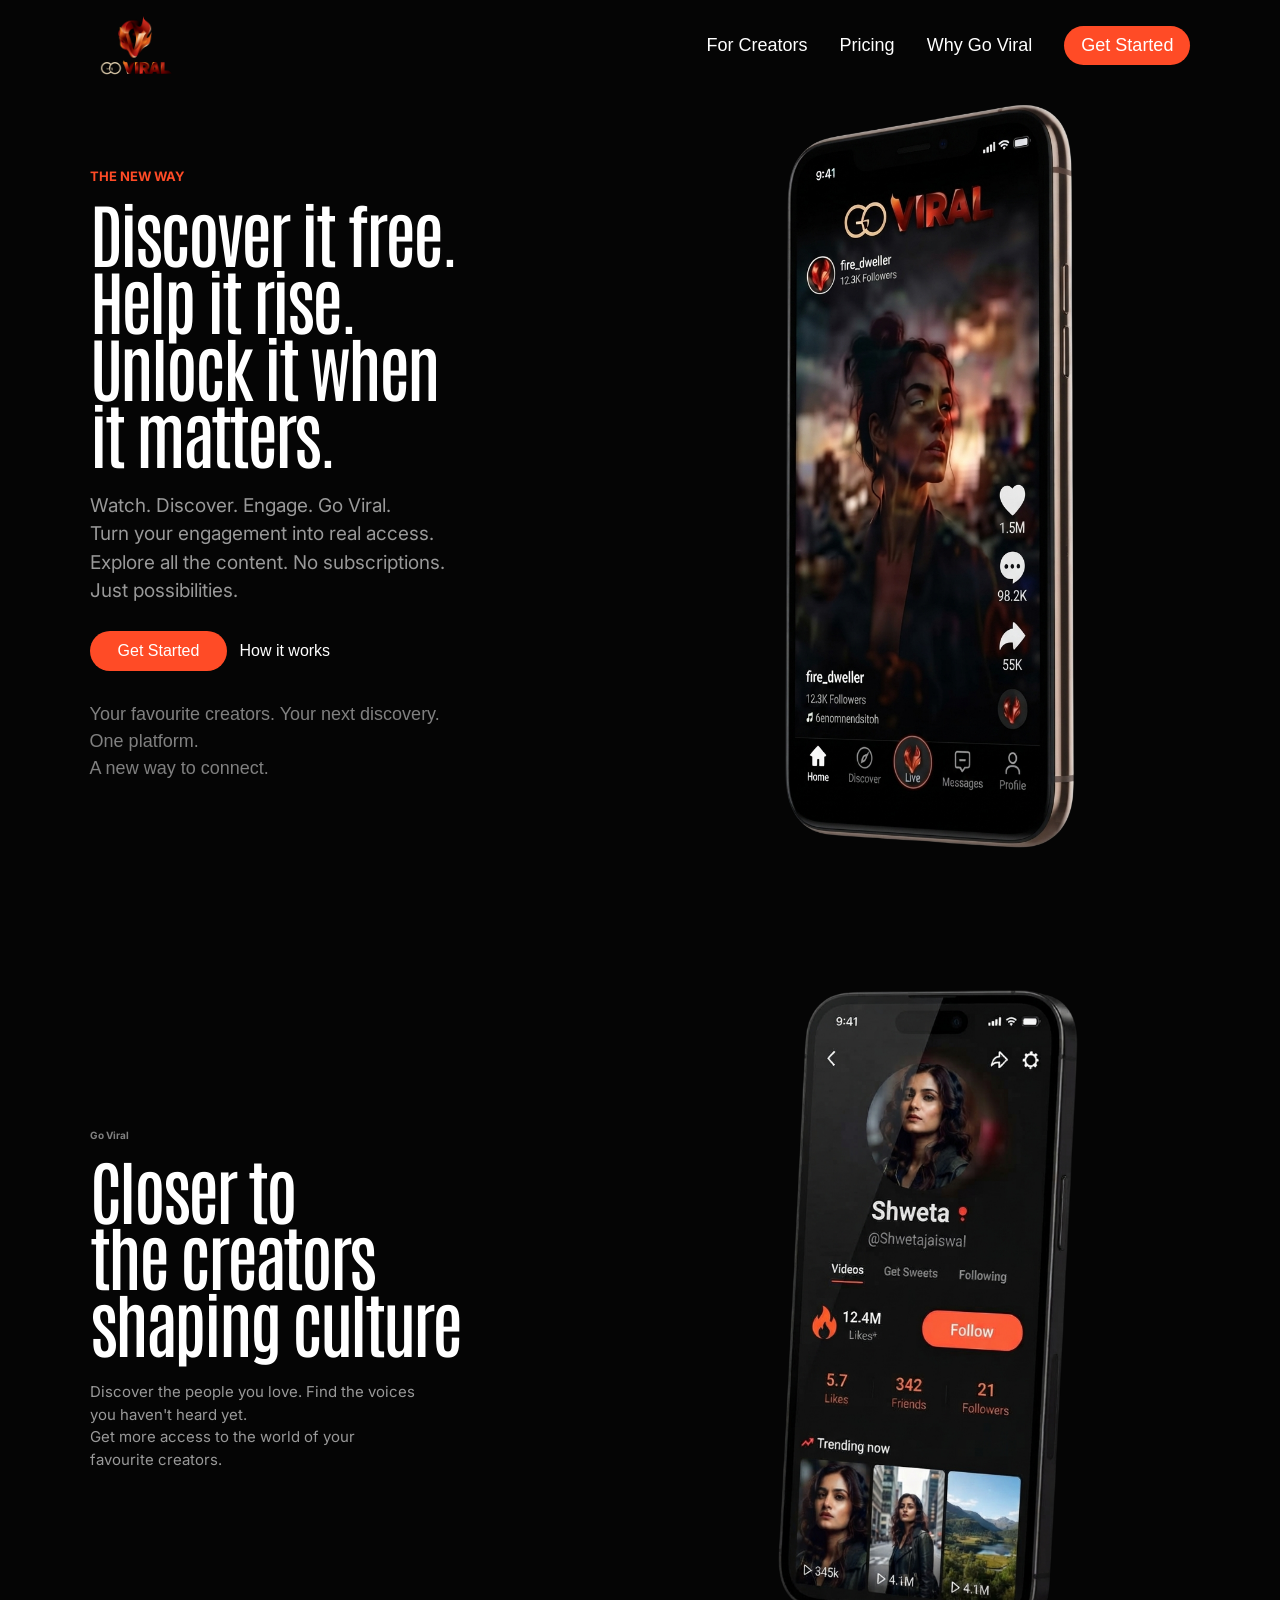
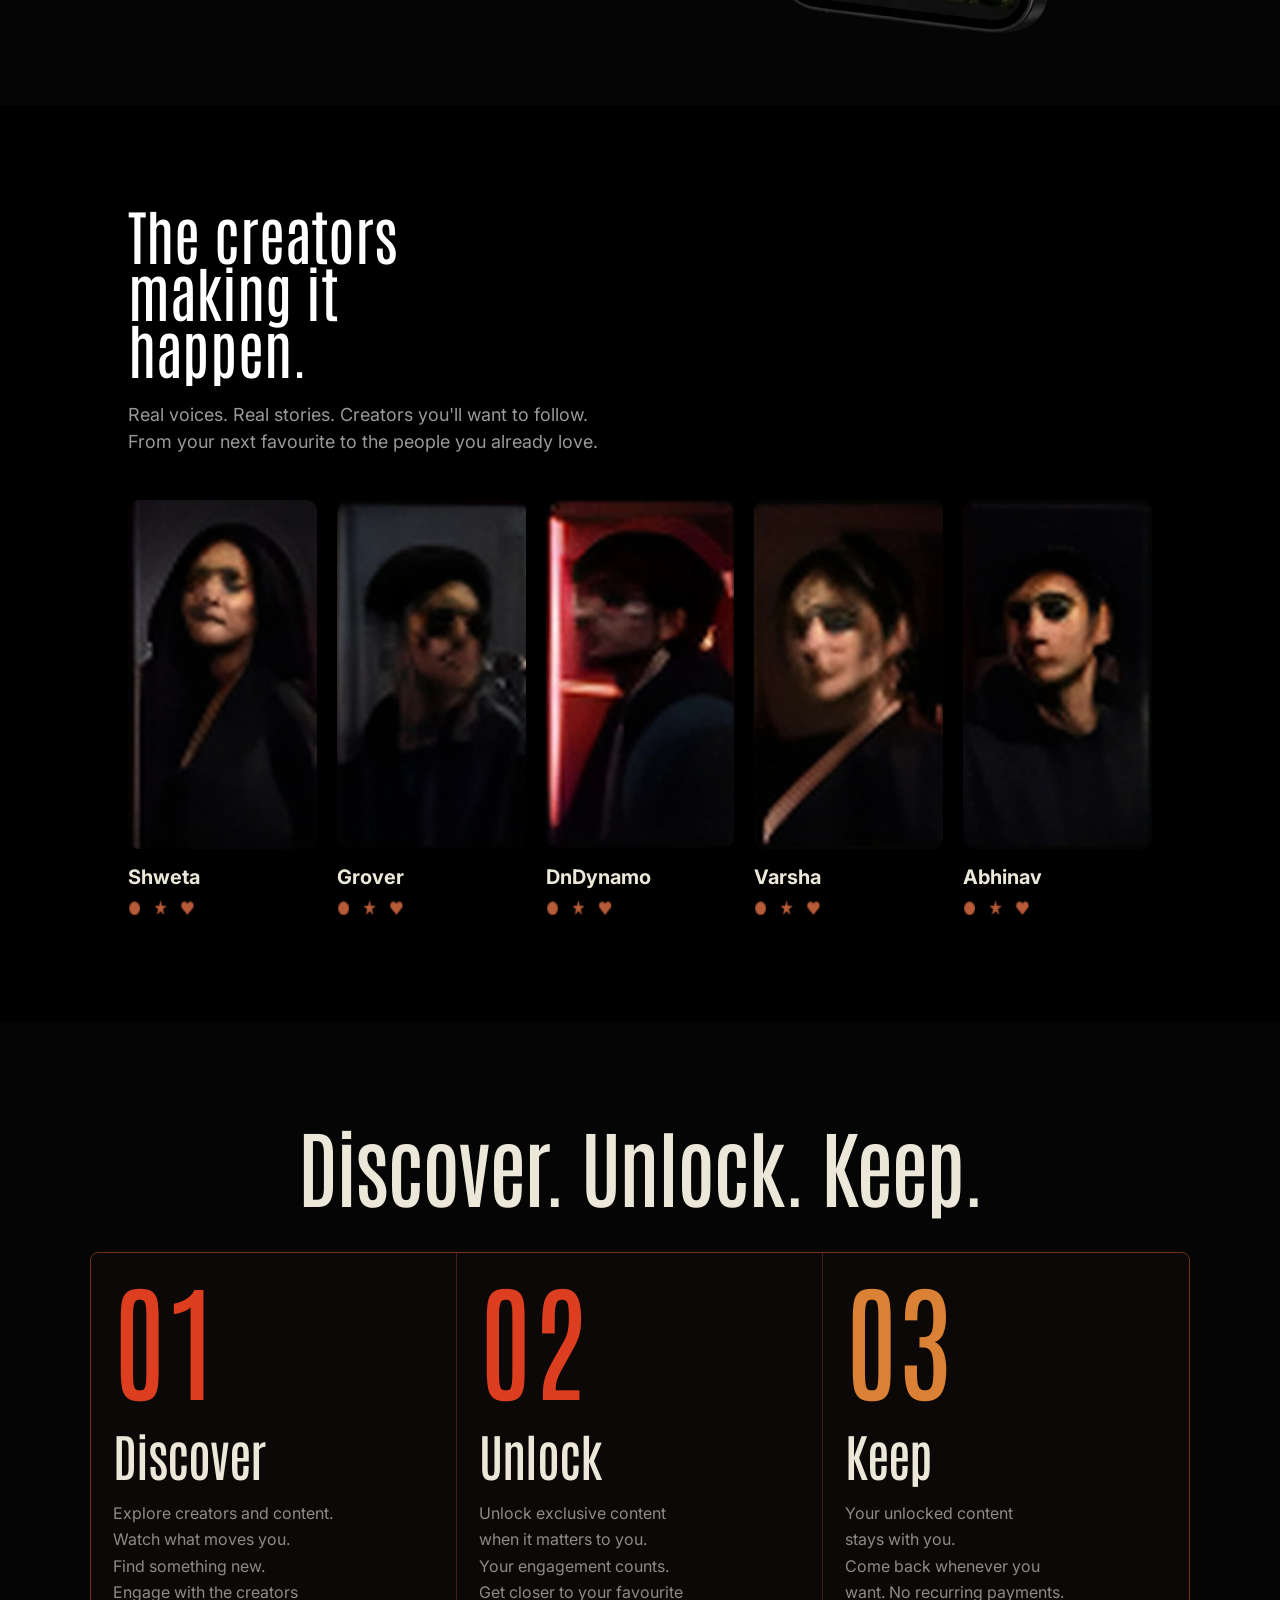
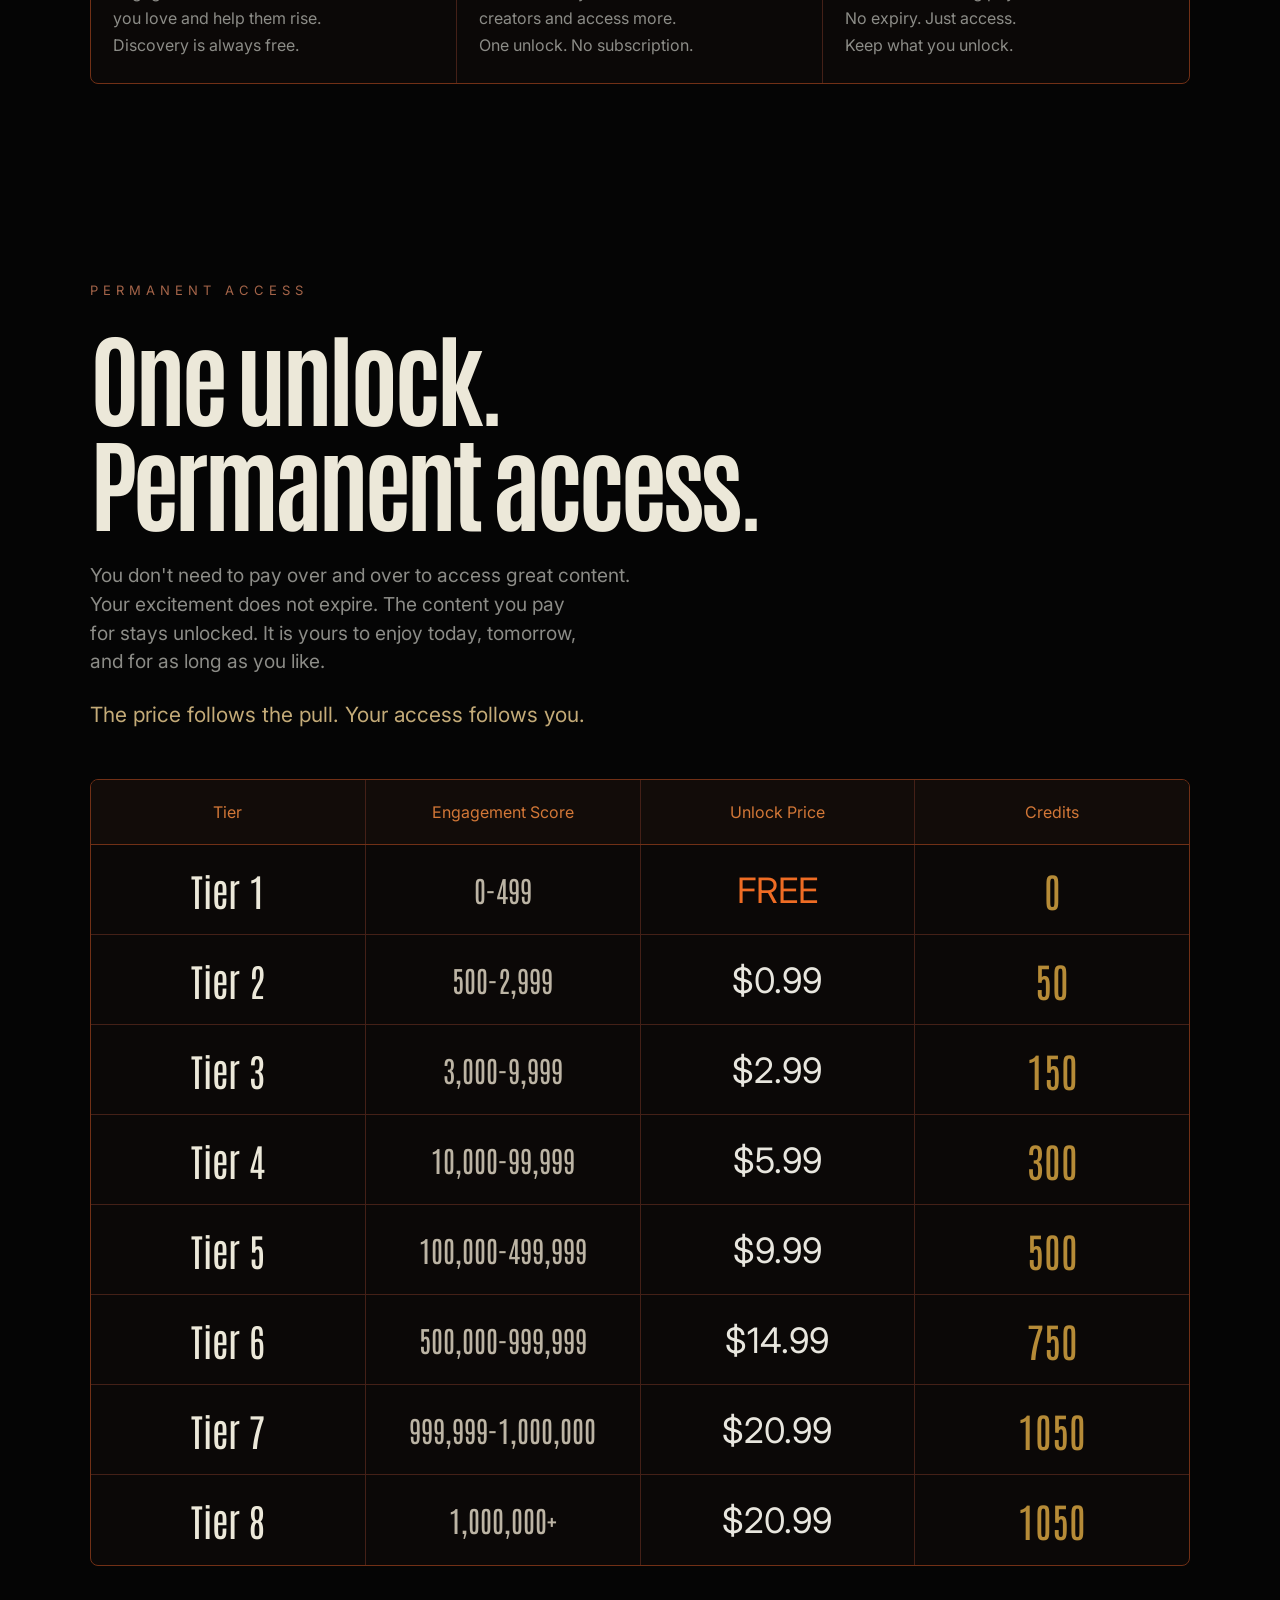
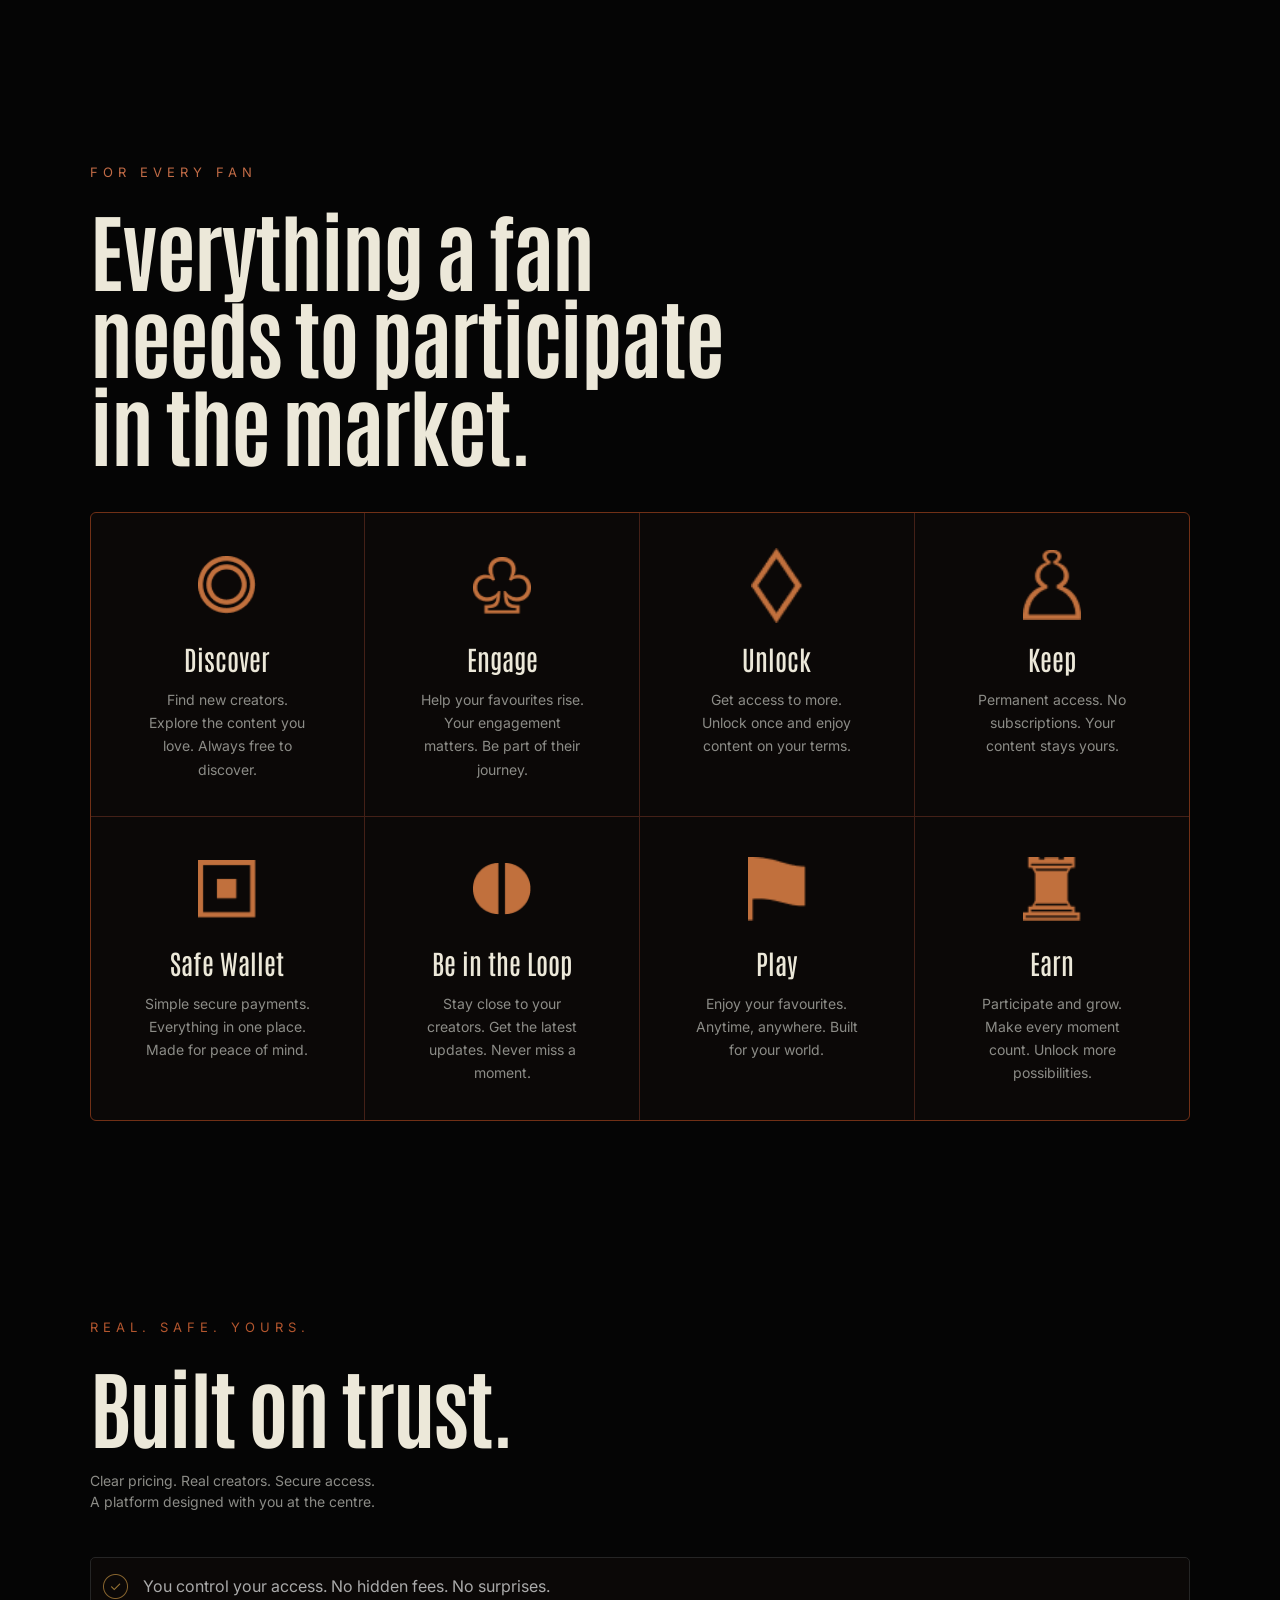
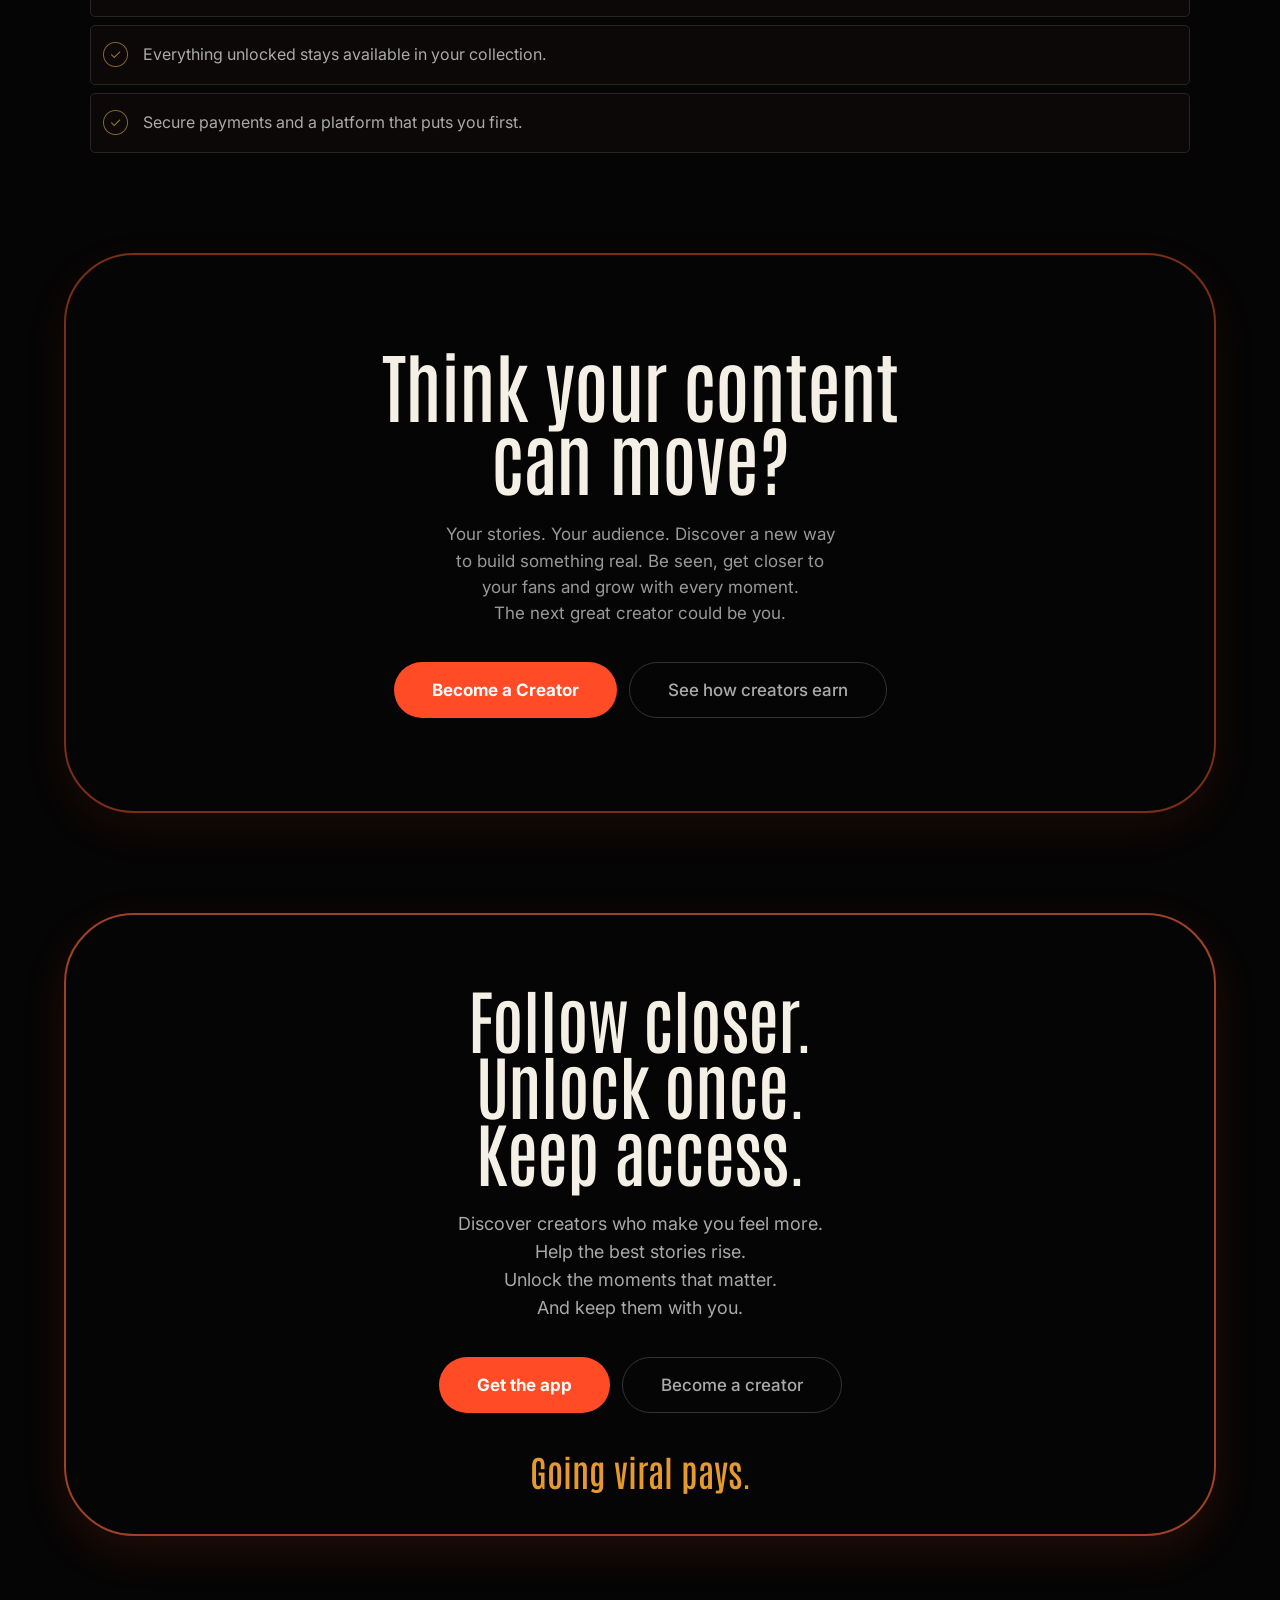
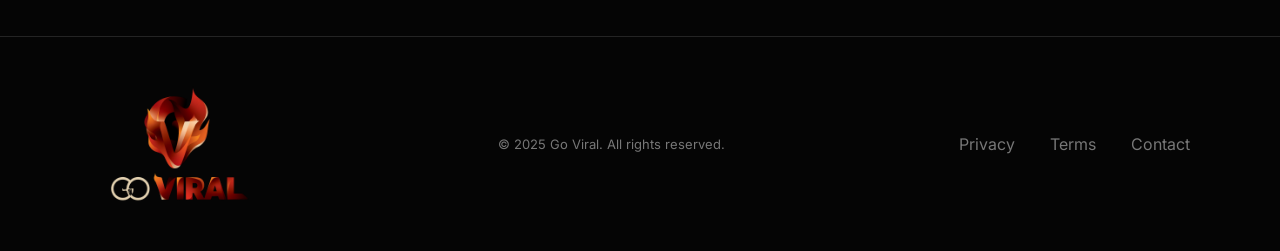
==== commit 580c54fc: "Update internship tasks" ====
--- a/Task-5/index.html
+++ b/Task-5/index.html
@@ -1019,8 +1019,6 @@
             </a>
 
         </div>
-
-
         <h5 class="bottom-text">
             Going viral pays.
         </h5>
--- a/Task-5/style.css
+++ b/Task-5/style.css
@@ -3,23 +3,65 @@
    GLOBAL RESET
    ========================================================= */
 
-* {
+   * {
     margin: 0;
     padding: 0;
     box-sizing: border-box;
 }
 
+html {
+    scroll-behavior: smooth;
+}
+
 body {
     margin: 0;
     padding: 0;
+
     background-color: #050505;
     color: white;
+
     font-family: Arial, Helvetica, sans-serif;
+
+    overflow-x: hidden;
 }
 
 img {
     max-width: 100%;
-}
+    height: auto;
+}
+
+button,
+a {
+    -webkit-tap-highlight-color: transparent;
+}
+
+
+/* =========================================================
+   GLOBAL VARIABLES
+   ========================================================= */
+
+:root {
+    --bg: #050505;
+    --card-bg: #0b0807;
+
+    --cream: #ece8d9;
+    --white: #ffffff;
+
+    --gray: #999999;
+    --dark-gray: #777777;
+
+    --orange: #ff4b26;
+    --orange-light: #ff633b;
+
+    --border: #713016;
+    --dark-border: #442017;
+
+    /* Consistent section spacing */
+    --section-padding: 100px;
+    --section-padding-tablet: 80px;
+    --section-padding-mobile: 60px;
+}
+
 
 /* =========================================================
    COMMON TEXT STYLES
@@ -30,7 +72,7 @@
 }
 
 .description {
-    color: #999;
+    color: var(--gray);
     font-family: "Inter", sans-serif;
 }
 
@@ -49,6 +91,7 @@
 
 .navbar {
     position: absolute;
+
     top: 0;
     left: 0;
 
@@ -64,45 +107,58 @@
     z-index: 10;
 }
 
+.logo {
+    flex-shrink: 0;
+}
+
 .logo img {
     width: 90px;
     height: auto;
+
     display: block;
 
     transition: transform 0.3s ease;
 }
 
-/* Logo hover */
 .logo img:hover {
     transform: scale(1.05);
 }
+
+
+/* ---------- NAV LINKS ---------- */
 
 .nav-links {
     display: flex;
     align-items: center;
+
     gap: 32px;
 }
 
 .nav-links a {
     color: white;
+
     text-decoration: none;
-    font-size: 10px;
+
+    font-size: 18px;
 
     transition:
         color 0.3s ease,
         transform 0.3s ease;
 }
 
-/* Navbar link hover */
 .nav-links a:hover {
-    color: #ff5a2a;
+    color: var(--orange);
     transform: translateY(-2px);
 }
 
-/* Get Started button */
+
+/* ---------- NAV BUTTON ---------- */
+
 .nav-btn {
-    background-color: #ff4b26;
+    background-color: var(--orange);
+
     padding: 9px 17px;
+
     border-radius: 20px;
 
     transition:
@@ -111,12 +167,15 @@
         box-shadow 0.3s ease;
 }
 
-/* Get Started hover */
 .nav-btn:hover {
     color: white !important;
-    background-color: #ff673f;
+
+    background-color: var(--orange-light);
+
     transform: translateY(-2px);
-    box-shadow: 0 6px 20px rgba(255, 75, 38, 0.35);
+
+    box-shadow:
+        0 6px 20px rgba(255, 75, 38, 0.35);
 }
 
 
@@ -124,8 +183,8 @@
    FIRST HERO SECTION
    ========================================================= */
 
-.hero {
-    min-height: 100vh;
+   .hero {
+    min-height: 650px;
 
     display: flex;
     align-items: center;
@@ -133,27 +192,41 @@
     position: relative;
     overflow: hidden;
 
-    padding: 110px 7% 70px;
+    padding: 100px 7% 70px;
+
+    gap: 50px;
 }
 
 .hero-content {
     width: 50%;
+
     position: relative;
+
     z-index: 2;
 }
 
+
+/* ---------- SMALL TITLE ---------- */
+
 .hero .small-title {
-    color: #ff5a2a;
-    font-size: 10px;
+    color: var(--orange);
+
+    font-size: 13px;
     font-weight: bold;
+
     margin-bottom: 15px;
 }
+
+
+/* ---------- MAIN HEADING ---------- */
 
 .hero h1 {
     font-family: "Antonio", sans-serif;
 
     font-size: clamp(48px, 5.5vw, 75px);
+
     line-height: 0.95;
+
     font-weight: 500;
 
     letter-spacing: -3px;
@@ -161,33 +234,46 @@
     margin-bottom: 25px;
 }
 
+
+/* ---------- DESCRIPTION ---------- */
+
 .hero .description {
-    font-size: 11px;
+    font-size: 19px;
+
     line-height: 1.5;
+
     margin-bottom: 25px;
 }
+
+
+/* =========================================================
+   HERO BUTTONS
+   ========================================================= */
 
 .hero-buttons {
     display: flex;
+
     gap: 12px;
+
     align-items: center;
+
     flex-wrap: wrap;
 }
 
 
-/* =========================================================
-   HERO BUTTONS
-   ========================================================= */
+/* ---------- PRIMARY BUTTON ---------- */
 
 .primary-btn {
-    background-color: #ff4b26;
+    background-color: var(--orange);
+
     color: white;
 
     text-decoration: none;
 
-    font-size: 10px;
-
-    padding: 11px 20px;
+    font-size: 16px;
+
+    padding: 11px 28px;
+
     border-radius: 20px;
 
     transition:
@@ -198,15 +284,24 @@
 
 .primary-btn:hover {
     color: white;
-    background-color: #ff673f;
+
+    background-color: var(--orange-light);
+
     transform: translateY(-3px);
-    box-shadow: 0 8px 25px rgba(255, 75, 38, 0.35);
-}
+
+    box-shadow:
+        0 8px 25px rgba(255, 75, 38, 0.35);
+}
+
+
+/* ---------- SECONDARY BUTTON ---------- */
 
 .secondary-btn {
     color: white;
+
     text-decoration: none;
-    font-size: 10px;
+
+    font-size: 16px;
 
     transition:
         color 0.3s ease,
@@ -214,34 +309,44 @@
 }
 
 .secondary-btn:hover {
-    color: #ff5a2a;
+    color: var(--orange);
+
     transform: translateX(3px);
 }
 
+
+/* ---------- BOTTOM TEXT ---------- */
+
 .hero .bottom-text {
-    font-size: 13px;
+    font-size: 18px;
+
     line-height: 1.5;
+
     margin-top: 30px;
 }
 
 
 /* =========================================================
-   HERO IMAGES
+   HERO IMAGE
    ========================================================= */
 
 .hero-image {
     width: 50%;
 
     display: flex;
+
     justify-content: center;
+
     align-items: center;
 
     position: relative;
 }
 
 .hero-image img {
-    width: min(70%, 420px);
+    width: min(58%, 300px);
+
     height: auto;
+
     object-fit: contain;
 
     transition:
@@ -251,6 +356,7 @@
 
 .hero-image img:hover {
     transform: scale(1.03);
+
     filter: brightness(1.05);
 }
 
@@ -259,8 +365,8 @@
    SECOND HERO SECTION
    ========================================================= */
 
-.hero-1 {
-    min-height: 100vh;
+   .hero-1 {
+    min-height: 650px;
 
     display: flex;
     align-items: center;
@@ -268,9 +374,10 @@
     position: relative;
     overflow: hidden;
 
-    padding: 110px 7% 70px;
-}
-
+    padding: 70px 7%;
+
+    gap: 50px;
+}
 .hero-1 .hero-content {
     width: 50%;
 }
@@ -279,6 +386,7 @@
     color: gray;
 
     font-size: 10px;
+
     font-weight: bold;
 
     margin-bottom: 15px;
@@ -288,17 +396,21 @@
     font-family: "Antonio", sans-serif;
 
     font-size: clamp(48px, 5.5vw, 75px);
+
     line-height: 0.95;
 
     font-weight: 500;
+
     letter-spacing: -3px;
 
     margin-bottom: 25px;
 }
 
 .hero-1 .description {
-    font-size: 11px;
+    font-size: 15px;
+
     line-height: 1.5;
+
     margin-bottom: 25px;
 }
 
@@ -310,13 +422,13 @@
 .creators-section {
     width: 100%;
 
-    padding: 100px 10%;
+    padding: var(--section-padding) 10%;
 
     background: #000;
 }
 
 .creators-info {
-    margin-bottom: 50px;
+    margin-bottom: 45px;
 }
 
 .creators-info h2 {
@@ -325,21 +437,28 @@
     color: white;
 
     font-size: clamp(48px, 5vw, 60px);
+
     line-height: 0.95;
 
     font-weight: 400;
 
-    margin-bottom: 30px;
+    margin-bottom: 25px;
 }
 
 .creators-info p {
-    color: #999;
+    color: var(--gray);
 
     font-family: "Inter", sans-serif;
 
     font-size: 18px;
+
     line-height: 1.5;
 }
+
+
+/* =========================================================
+   CREATOR GRID
+   ========================================================= */
 
 .creators-grid {
     width: 100%;
@@ -353,7 +472,7 @@
 
 
 /* =========================================================
-   CREATOR CARDS + HOVER
+   CREATOR CARDS
    ========================================================= */
 
 .creator-card {
@@ -379,9 +498,9 @@
         filter 0.4s ease;
 }
 
-/* Image zoom on hover */
 .creator-card:hover .creator-photo {
     transform: scale(1.03);
+
     filter: brightness(1.08);
 }
 
@@ -389,23 +508,27 @@
     font-family: "Inter", sans-serif;
 
     font-weight: 700;
+
     font-size: 20px;
+
     line-height: 1;
 
-    color: #ECE8D9;
+    color: var(--cream);
 
     margin-top: 18px;
+
     margin-bottom: 10px;
 
     transition: color 0.3s ease;
 }
 
 .creator-card:hover h3 {
-    color: #ff633b;
+    color: var(--orange-light);
 }
 
 .creator-small {
     width: auto;
+
     height: 25px;
 
     display: block;
@@ -413,31 +536,38 @@
 
 
 /* =========================================================
-   DISCOVER / UNLOCK / KEEP SECTION
+   DISCOVER / UNLOCK / KEEP
    ========================================================= */
 
 .hero-3 {
     width: 100%;
-    min-height: 100vh;
+
+    min-height: auto;
 
     display: flex;
+
     justify-content: center;
+
     align-items: center;
 
-    background-color: #050505;
-
-    padding: 100px 7% 80px;
+    background-color: var(--bg);
+
+    padding: var(--section-padding) 7%;
 
     position: relative;
+
     overflow: hidden;
 }
 
 .hero-3-content {
     width: 100%;
+
     max-width: 1200px;
 
     display: flex;
+
     flex-direction: column;
+
     align-items: center;
 }
 
@@ -447,15 +577,16 @@
     font-weight: 500;
 
     font-size: clamp(55px, 7vw, 85px);
+
     line-height: 1;
 
     letter-spacing: -2px;
 
     text-align: center;
 
-    color: #ECE8D9;
-
-    margin-bottom: 50px;
+    color: var(--cream);
+
+    margin-bottom: 45px;
 }
 
 
@@ -467,11 +598,13 @@
     width: 100%;
 
     display: grid;
+
     grid-template-columns: repeat(3, 1fr);
 
-    background-color: #0b0807;
-
-    border: 1px solid #713016;
+    background-color: var(--card-bg);
+
+    border: 1px solid var(--border);
+
     border-radius: 8px;
 
     overflow: hidden;
@@ -482,7 +615,7 @@
 
     padding: 25px 22px;
 
-    border-right: 1px solid #442017;
+    border-right: 1px solid var(--dark-border);
 
     transition:
         background-color 0.35s ease,
@@ -493,7 +626,6 @@
     border-right: none;
 }
 
-/* Step card hover */
 .step-card:hover {
     background-color: #120b08;
 }
@@ -502,9 +634,10 @@
     font-family: "Antonio", sans-serif;
 
     font-size: clamp(90px, 10vw, 168px);
+
     line-height: 0.9;
 
-    color: #DD3E1F;
+    color: #dd3e1f;
 
     transition:
         transform 0.35s ease,
@@ -516,7 +649,7 @@
 }
 
 .step-number.orange {
-    color: #DA8135;
+    color: #da8135;
 }
 
 .step-card h3 {
@@ -525,43 +658,47 @@
     font-weight: 500;
 
     font-size: clamp(38px, 4vw, 51px);
+
     line-height: 1;
 
     letter-spacing: -1px;
 
-    color: #ECE8D9;
+    color: var(--cream);
 
     margin-top: 25px;
+
     margin-bottom: 20px;
 
     transition: color 0.3s ease;
 }
 
 .step-card:hover h3 {
-    color: #ff633b;
+    color: var(--orange-light);
 }
 
 .step-card p {
     font-family: "Inter", sans-serif;
 
     font-size: 16px;
+
     line-height: 1.65;
 
-    color: #8C8C87;
-}
-
-
-/* =========================================================
-   PERMANENT ACCESS SECTION
+    color: #8c8c87;
+}
+
+
+/* =========================================================
+   PERMANENT ACCESS
    ========================================================= */
 
 .hero-4 {
     width: 100%;
-    min-height: 100vh;
-
-    padding: 140px 7% 100px;
-
-    background-color: #050505;
+
+    min-height: auto;
+
+    padding: var(--section-padding) 7%;
+
+    background-color: var(--bg);
 
     overflow: hidden;
 }
@@ -570,11 +707,12 @@
     font-family: "Inter", sans-serif;
 
     font-size: 13px;
+
     line-height: 1;
 
     letter-spacing: 5px;
 
-    color: #A46449;
+    color: #a46449;
 
     margin-bottom: 25px;
 }
@@ -583,11 +721,12 @@
     font-family: "Antonio", sans-serif;
 
     font-size: clamp(60px, 8vw, 116px);
+
     line-height: 1.02;
 
     letter-spacing: -5px;
 
-    color: #ECE8D9;
+    color: var(--cream);
 
     margin-bottom: 30px;
 }
@@ -596,9 +735,10 @@
     font-family: "Inter", sans-serif;
 
     font-size: clamp(16px, 1.5vw, 23px);
+
     line-height: 1.5;
 
-    color: #8C8C87;
+    color: #8c8c87;
 
     margin-bottom: 25px;
 }
@@ -607,9 +747,10 @@
     font-family: "Inter", sans-serif;
 
     font-size: 21px;
+
     line-height: 1.3;
 
-    color: #C4AB78;
+    color: #c4ab78;
 }
 
 
@@ -620,12 +761,15 @@
 .pricing-table {
     width: 100%;
 
-    margin-top: 60px;
-
-    background-color: #0B0807;
-
-    border: 1px solid #713016;
+    margin-top: 50px;
+
+    background-color: var(--card-bg);
+
+    border: 1px solid var(--border);
+
     border-radius: 8px;
+
+    overflow-x: auto;
 }
 
 .pricing-table table {
@@ -639,7 +783,7 @@
 }
 
 .pricing-table thead {
-    background-color: #120C09;
+    background-color: #120c09;
 }
 
 .pricing-table th {
@@ -647,17 +791,19 @@
 
     padding: 15px 20px;
 
-    border-right: 1px solid #442017;
-    border-bottom: 1px solid #713016;
+    border-right: 1px solid var(--dark-border);
+
+    border-bottom: 1px solid var(--border);
 
     font-family: "Inter", sans-serif;
 
     font-size: 16px;
+
     font-weight: 400;
 
     text-align: center;
 
-    color: #C17743;
+    color: #d27737;
 }
 
 .pricing-table th:last-child {
@@ -669,8 +815,9 @@
 
     padding: 15px 20px;
 
-    border-right: 1px solid #442017;
-    border-bottom: 1px solid #442017;
+    border-right: 1px solid var(--dark-border);
+
+    border-bottom: 1px solid var(--dark-border);
 
     text-align: center;
 
@@ -687,8 +834,6 @@
     border-right: none;
 }
 
-
-/* Pricing row hover */
 .pricing-table tbody tr:hover td {
     background-color: #160d09;
 }
@@ -697,40 +842,44 @@
     font-family: "Antonio", sans-serif;
 
     font-size: 38px;
+
     font-weight: 400;
 
-    color: #ECE8D9;
+    color: var(--cream);
 }
 
 .pricing-table .col-2 {
     font-family: "Antonio", sans-serif;
 
     font-size: 29px;
+
     font-weight: 400;
 
-    color: #BCB4A4;
+    color: #bcb4a4;
 }
 
 .pricing-table .col-3 {
     font-family: "Inter", sans-serif;
 
-    font-size: 43px;
+    font-size: 35px;
+
     font-weight: 400;
 
-    color: #E8E6DE;
+    color: #e8e6de;
 }
 
 .pricing-table .free {
-    color: #EF6C24;
+    color: #ef6c24;
 }
 
 .pricing-table .col-4 {
     font-family: "Antonio", sans-serif;
 
     font-size: 40px;
+
     font-weight: 400;
 
-    color: #B68B37;
+    color: #b68b37;
 }
 
 
@@ -740,11 +889,12 @@
 
 .hero-5 {
     width: 100%;
-    min-height: 100vh;
-
-    padding: 120px 7% 100px;
-
-    background-color: #050505;
+
+    min-height: auto;
+
+    padding: var(--section-padding) 7%;
+
+    background-color: var(--bg);
 
     overflow: hidden;
 }
@@ -753,11 +903,12 @@
     font-family: "Inter", sans-serif;
 
     font-size: 13px;
+
     line-height: 1;
 
     letter-spacing: 5px;
 
-    color: #A46449;
+    color: #c16b46;
 
     margin-bottom: 25px;
 }
@@ -766,18 +917,19 @@
     font-family: "Antonio", sans-serif;
 
     font-size: clamp(60px, 7vw, 86px);
+
     line-height: 1.02;
 
     letter-spacing: -2px;
 
-    color: #ECE8D9;
-
-    margin-bottom: 55px;
-}
-
-
-/* =========================================================
-   FAN GRID + CARDS
+    color: var(--cream);
+
+    margin-bottom: 45px;
+}
+
+
+/* =========================================================
+   FAN GRID
    ========================================================= */
 
 .fan-grid {
@@ -787,30 +939,35 @@
 
     grid-template-columns: repeat(4, 1fr);
 
-    border: 1px solid #713016;
+    border: 1px solid var(--border);
+
     border-radius: 6px;
 
-    background-color: #0B0807;
+    background-color: var(--card-bg);
 
     overflow: hidden;
 }
 
 .fan-card {
     width: 100%;
+
     min-height: 300px;
 
     padding: 35px 20px;
 
     display: flex;
+
     flex-direction: column;
 
     align-items: center;
+
     justify-content: flex-start;
 
     text-align: center;
 
-    border-right: 1px solid #442017;
-    border-bottom: 1px solid #442017;
+    border-right: 1px solid var(--dark-border);
+
+    border-bottom: 1px solid var(--dark-border);
 
     transition:
         background-color 0.35s ease,
@@ -825,23 +982,22 @@
     border-bottom: none;
 }
 
-
-/* Fan card hover */
 .fan-card:hover {
     background-color: #140d09;
+
     transform: translateY(-5px);
 }
 
 .fan-icon {
     width: 58px;
+
     height: 75px;
 
     margin-bottom: 22px;
 
     object-fit: contain;
 
-    transition:
-        transform 0.35s ease;
+    transition: transform 0.35s ease;
 }
 
 .fan-card:hover .fan-icon {
@@ -854,9 +1010,10 @@
     font-weight: 500;
 
     font-size: 27px;
+
     line-height: 1.02;
 
-    color: #ECE8D9;
+    color: var(--cream);
 
     margin-bottom: 16px;
 
@@ -864,7 +1021,7 @@
 }
 
 .fan-card:hover h3 {
-    color: #ff633b;
+    color: var(--orange-light);
 }
 
 .fan-card p {
@@ -873,9 +1030,10 @@
     font-family: "Inter", sans-serif;
 
     font-size: 14px;
+
     line-height: 1.65;
 
-    color: #8C8C87;
+    color: #8c8c87;
 }
 
 
@@ -885,11 +1043,12 @@
 
 .hero-6 {
     width: 100%;
-    min-height: 100vh;
-
-    padding: 120px 7% 100px;
-
-    background-color: #050505;
+
+    min-height: auto;
+
+    padding: var(--section-padding) 7%;
+
+    background-color: var(--bg);
 
     overflow: hidden;
 }
@@ -898,11 +1057,12 @@
     font-family: "Inter", sans-serif;
 
     font-size: 13px;
+
     line-height: 1;
 
     letter-spacing: 5px;
 
-    color: #A46449;
+    color: #b3562e;
 
     margin-bottom: 28px;
 }
@@ -911,11 +1071,12 @@
     font-family: "Antonio", sans-serif;
 
     font-size: clamp(60px, 7vw, 86px);
+
     line-height: 1;
 
     letter-spacing: -2px;
 
-    color: #ECE8D9;
+    color: var(--cream);
 
     margin-bottom: 22px;
 }
@@ -924,9 +1085,10 @@
     font-family: "Inter", sans-serif;
 
     font-size: 14px;
+
     line-height: 21px;
 
-    color: #8C8C87;
+    color: #8c8c87;
 
     max-width: 600px;
 }
@@ -939,24 +1101,27 @@
 .trust-list {
     width: 100%;
 
-    margin-top: 52px;
+    margin-top: 45px;
 
     display: flex;
+
     flex-direction: column;
 
-    gap: 6px;
+    gap: 8px;
 }
 
 .trust-item {
     width: 100%;
+
     min-height: 60px;
 
     display: flex;
+
     align-items: center;
 
     padding: 12px;
 
-    background-color: #0B0807;
+    background-color: var(--card-bg);
 
     border: 1px solid #252525;
 
@@ -970,12 +1135,15 @@
 
 .trust-item:hover {
     background-color: #110b08;
-    border-color: #713016;
+
+    border-color: var(--border);
+
     transform: translateX(5px);
 }
 
 .trust-icon {
     width: 25px;
+
     height: 25px;
 
     flex-shrink: 0;
@@ -989,9 +1157,10 @@
     font-family: "Inter", sans-serif;
 
     font-size: 16px;
+
     line-height: 1.4;
 
-    color: #AAAAAA;
+    color: #aaaaaa;
 }
 
 
@@ -1000,316 +1169,323 @@
    ========================================================= */
 
 .hero-7 {
-    width: min(884px, 86%);
-
-    min-height: 740px;
-
-    margin: 80px auto;
-
-    padding: 80px 40px;
+    width: 90%;
+
+    max-width: 1200px;
+
+    min-height: 560px;
+
+    margin: 0 auto;
+
+    padding: 70px 60px;
+
+    box-sizing: border-box;
+
+    background: var(--bg);
+
+    border: 2px solid #7a2e16;
+
+    border-radius: 70px;
 
     display: flex;
+
     flex-direction: column;
 
+    align-items: center;
+
     justify-content: center;
-    align-items: center;
-
-    border-radius: 55px;
-
-    background:
-        radial-gradient(
-            70.71% 141.42% at 50% 0%,
-            #22130E 0%,
-            rgba(34, 19, 14, 0) 70%
-        );
-
-    border: 2px solid #583421;
-
-    box-shadow: 0 0 30px #8A3E1720;
-
-    transition:
-        transform 0.4s ease,
-        box-shadow 0.4s ease;
-}
-
-.hero-7:hover {
-    transform: translateY(-5px);
-    box-shadow: 0 0 45px #8A3E1740;
-}
+
+    text-align: center;
+
+    box-shadow:
+        0 15px 45px rgba(255, 75, 31, 0.08);
+}
+
+
+/* ---------- HEADING ---------- */
 
 .hero-7 h2 {
+    margin: 0 0 28px;
+
     font-family: "Antonio", sans-serif;
 
-    font-size: clamp(55px, 8vw, 118px);
-    line-height: 1.02;
-
-    letter-spacing: -2px;
-
-    text-align: center;
-
-    color: #ECE8D9;
-
-    margin-bottom: 40px;
-}
+    font-size: clamp(52px, 6vw, 78px);
+
+    font-weight: 500;
+
+    line-height: 0.95;
+
+    letter-spacing: -1px;
+
+    color: #f5f0e6;
+}
+
+
+/* ---------- DESCRIPTION ---------- */
 
 .hero-7 .description {
-    max-width: 500px;
+    margin: 0 0 35px;
+
+    max-width: 650px;
 
     font-family: "Inter", sans-serif;
 
-    font-size: 19px;
-    line-height: 1.5;
-
-    text-align: center;
-
-    color: #8C8C87;
-
-    margin-bottom: 40px;
-}
-
-
-/* =========================================================
-   CREATOR CTA BUTTONS
-   ========================================================= */
+    font-size: 17px;
+
+    line-height: 1.55;
+
+    color: #999999;
+}
+
+
+/* ---------- BUTTONS ---------- */
 
 .hero-7-buttons {
     display: flex;
 
+    align-items: center;
+
     justify-content: center;
+
+    gap: 12px;
+
+    margin: 0;
+}
+
+
+/* ---------- CREATOR BUTTON ---------- */
+
+.hero-7 .creator {
+    padding: 18px 38px;
+
+    border: none;
+
+    border-radius: 40px;
+
+    background: var(--orange);
+
+    color: white;
+
+    font-family: "Inter", sans-serif;
+
+    font-size: 17px;
+
+    font-weight: 700;
+
+    cursor: pointer;
+
+    transition: all 0.3s ease;
+}
+
+.hero-7 .creator:hover {
+    background: var(--orange-light);
+
+    transform: translateY(-3px);
+
+    box-shadow:
+        0 8px 20px rgba(255, 75, 31, 0.3);
+}
+
+
+/* ---------- LEARN BUTTON ---------- */
+
+.hero-7 .learn {
+    padding: 17px 38px;
+
+    border: 1px solid #333333;
+
+    border-radius: 40px;
+
+    color: #aaaaaa;
+
+    text-decoration: none;
+
+    font-family: "Inter", sans-serif;
+
+    font-size: 17px;
+
+    font-weight: 500;
+
+    transition: all 0.3s ease;
+}
+
+.hero-7 .learn:hover {
+    border-color: #777777;
+
+    color: white;
+
+    transform: translateY(-3px);
+}
+
+
+/* =========================================================
+   FINAL CTA
+   ========================================================= */
+
+.hero-8 {
+    width: 90%;
+
+    max-width: 1200px;
+
+    min-height: 560px;
+
+    margin: var(--section-padding) auto 0;
+
+    padding: 70px 60px 45px;
+
+    box-sizing: border-box;
+
+    background: var(--bg);
+
+    border: 2px solid #9e4227;
+
+    border-radius: 70px;
+
+    display: flex;
+
+    flex-direction: column;
+
     align-items: center;
 
-    gap: 10px;
-
-    flex-wrap: wrap;
-}
-
-.hero-7 .creator {
-    min-height: 62px;
-
-    padding: 19px 34px;
-
-    border-radius: 35px;
-
-    border: 1px solid #FF6036;
-
-    background: #F34520;
-
-    color: white;
+    justify-content: center;
+
+    text-align: center;
+
+    box-shadow:
+        0 15px 45px rgba(255, 75, 31, 0.12);
+}
+
+
+/* ---------- HEADING ---------- */
+
+.hero-8 h2 {
+    margin: 0 0 25px;
+
+    font-family: "Antonio", sans-serif;
+
+    font-size: clamp(48px, 5.5vw, 75px);
+
+    font-weight: 500;
+
+    line-height: 0.95;
+
+    letter-spacing: -1px;
+
+    color: #f5f0e6;
+}
+
+
+/* ---------- DESCRIPTION ---------- */
+
+.hero-8 .description {
+    margin: 0 0 35px;
+
+    max-width: 650px;
 
     font-family: "Inter", sans-serif;
+
     font-size: 18px;
 
-    cursor: pointer;
-
-    box-shadow: 0 0 28px #E936222C;
-
-    transition:
-        transform 0.3s ease,
-        background-color 0.3s ease,
-        box-shadow 0.3s ease;
-}
-
-.hero-7 .creator:hover {
-    background-color: #ff5b35;
-    transform: translateY(-4px);
-    box-shadow: 0 10px 30px rgba(243, 69, 32, 0.4);
-}
-
-.hero-7 .learn {
-    min-height: 62px;
-
-    padding: 19px 34px;
-
-    display: flex;
-    align-items: center;
-    justify-content: center;
-
-    border-radius: 35px;
-
-    border: 1px solid #333333;
-
-    color: #AAAAAA;
-
-    font-family: "Inter", sans-serif;
-    font-size: 18px;
-
-    text-decoration: none;
-
-    transition:
-        border-color 0.3s ease,
-        color 0.3s ease,
-        transform 0.3s ease;
-}
-
-.hero-7 .learn:hover {
-    color: white;
-    border-color: #713016;
-    transform: translateY(-4px);
-}
-
-
-/* =========================================================
-   FINAL CTA
-   ========================================================= */
-
-.hero-8 {
-    width: min(884px, 86%);
-
-    min-height: 990px;
-
-    margin: 80px auto;
-
-    padding: 60px 40px 80px;
-
-    display: flex;
-    flex-direction: column;
-
-    align-items: center;
-
-    border-radius: 55px;
-
-    background:
-        radial-gradient(
-            70.71% 141.42% at 50% 0%,
-            #22130E 0%,
-            rgba(34, 19, 14, 0) 70%
-        );
-
-    border: 2px solid #9E4227;
-
-    box-shadow: 0 0 55px #E3491D44;
-
-    transition:
-        transform 0.4s ease,
-        box-shadow 0.4s ease;
-}
-
-.hero-8:hover {
-    transform: translateY(-5px);
-    box-shadow: 0 0 70px #E3491D55;
-}
-
-.hero-8 h2 {
-    font-family: "Antonio", sans-serif;
-
-    font-size: clamp(60px, 9vw, 133px);
-    line-height: 1.02;
-
-    letter-spacing: -2px;
-
-    text-align: center;
-
-    color: #ECE8D9;
-
-    margin-bottom: 45px;
-}
-
-.hero-8 .description {
-    max-width: 500px;
-
-    font-family: "Inter", sans-serif;
-
-    font-size: 19px;
-    line-height: 1.5;
-
-    text-align: center;
-
-    color: #8C8C87;
-
-    margin-bottom: 45px;
-}
+    line-height: 1.55;
+
+    color: #a8a8a8;
+}
+
+
+/* ---------- BUTTONS ---------- */
 
 .hero-8-buttons {
     display: flex;
 
+    align-items: center;
+
     justify-content: center;
-    align-items: center;
-
-    gap: 10px;
-
-    flex-wrap: wrap;
-}
-
-
-/* =========================================================
-   FINAL CTA BUTTONS
-   ========================================================= */
+
+    gap: 12px;
+
+    margin-bottom: 40px;
+}
+
+
+/* ---------- APP BUTTON ---------- */
 
 .hero-8 .app {
-    min-height: 62px;
-
-    padding: 19px 34px;
-
-    border-radius: 35px;
-
-    border: 1px solid #FF6036;
-
-    background: #F34520;
-
-    color: #FFFFFF;
+    padding: 18px 38px;
+
+    border: none;
+
+    border-radius: 40px;
+
+    background: var(--orange);
+
+    color: white;
 
     font-family: "Inter", sans-serif;
-    font-size: 18px;
+
+    font-size: 17px;
+
+    font-weight: 700;
 
     cursor: pointer;
 
-    box-shadow: 0 0 28px #E936222C;
-
-    transition:
-        transform 0.3s ease,
-        background-color 0.3s ease,
-        box-shadow 0.3s ease;
+    transition: all 0.3s ease;
 }
 
 .hero-8 .app:hover {
-    background-color: #ff5b35;
-    transform: translateY(-4px);
-    box-shadow: 0 10px 30px rgba(243, 69, 32, 0.4);
-}
+    background: var(--orange-light);
+
+    transform: translateY(-3px);
+
+    box-shadow:
+        0 8px 20px rgba(255, 75, 31, 0.3);
+}
+
+
+/* ---------- CREATOR LINK ---------- */
 
 .hero-8 .becomecreator {
-    min-height: 62px;
-
-    padding: 19px 34px;
-
-    display: flex;
-    align-items: center;
-    justify-content: center;
-
-    border-radius: 35px;
+    padding: 17px 38px;
 
     border: 1px solid #333333;
 
-    color: #AAAAAA;
+    border-radius: 40px;
+
+    color: #aaaaaa;
+
+    text-decoration: none;
 
     font-family: "Inter", sans-serif;
-    font-size: 18px;
-
-    text-decoration: none;
-
-    transition:
-        border-color 0.3s ease,
-        color 0.3s ease,
-        transform 0.3s ease;
+
+    font-size: 17px;
+
+    font-weight: 500;
+
+    transition: all 0.3s ease;
 }
 
 .hero-8 .becomecreator:hover {
+    border-color: #777777;
+
     color: white;
-    border-color: #713016;
-    transform: translateY(-4px);
-}
-
-.hero-8 h5 {
+
+    transform: translateY(-3px);
+}
+
+
+/* ---------- BOTTOM TEXT ---------- */
+
+.hero-8 .bottom-text {
+    margin: 0;
+
     font-family: "Antonio", sans-serif;
 
-    font-size: 38px;
+    font-size: 36px;
+
+    font-weight: 500;
+
+    color: #e69a2d;
+
     line-height: 1;
-
-    text-align: center;
-
-    color: #D48E3F;
-
-    margin-top: auto;
 }
 
 
@@ -1319,16 +1495,21 @@
 
 footer {
     width: 100%;
-    background-color: #050505;
+
+    background-color: var(--bg);
+
+    margin-top: var(--section-padding);
 }
 
 .footer-content {
     width: 100%;
+
     min-height: 80px;
 
     display: flex;
 
     align-items: center;
+
     justify-content: space-between;
 
     gap: 30px;
@@ -1344,6 +1525,7 @@
 
 .footer-logo img {
     width: 174px;
+
     height: auto;
 
     display: block;
@@ -1357,6 +1539,7 @@
     font-family: "Inter", sans-serif;
 
     font-size: 13px;
+
     line-height: 1.4;
 
     text-align: center;
@@ -1387,13 +1570,15 @@
 }
 
 .footer-links a:hover {
-    color: #ff5a2a;
+    color: var(--orange);
+
     transform: translateY(-2px);
 }
 
 
 /* =========================================================
-   TABLET — BELOW 1100px
+   TABLET
+   BELOW 1100px
    ========================================================= */
 
 @media (max-width: 1100px) {
@@ -1406,19 +1591,6 @@
     .hero-1 {
         padding-left: 5%;
         padding-right: 5%;
-    }
-
-    .creators-section {
-        padding-left: 7%;
-        padding-right: 7%;
-    }
-
-    .creators-grid {
-        grid-template-columns: repeat(3, 1fr);
-    }
-
-    .creator-card:nth-child(n + 4) {
-        margin-top: 20px;
     }
 
     .hero-4,
@@ -1428,12 +1600,31 @@
         padding-right: 5%;
     }
 
+    .creators-section {
+        padding-left: 7%;
+        padding-right: 7%;
+    }
+
+
+    /* ---------- CREATORS ---------- */
+
+    .creators-grid {
+        grid-template-columns: repeat(3, 1fr);
+    }
+
+    .creator-card:nth-child(n + 4) {
+        margin-top: 20px;
+    }
+
+
+    /* ---------- FAN GRID ---------- */
+
     .fan-grid {
         grid-template-columns: repeat(2, 1fr);
     }
 
     .fan-card:nth-child(4n) {
-        border-right: 1px solid #442017;
+        border-right: 1px solid var(--dark-border);
     }
 
     .fan-card:nth-child(2n) {
@@ -1446,25 +1637,34 @@
 
     .fan-card:nth-child(5),
     .fan-card:nth-child(6) {
-        border-bottom: 1px solid #442017;
-    }
-}
-
-
-/* =========================================================
-   MOBILE — BELOW 768px
+        border-bottom: 1px solid var(--dark-border);
+    }
+
+
+    /* ---------- CTA ---------- */
+
+    .hero-7,
+    .hero-8 {
+        width: 92%;
+    }
+}
+
+
+/* =========================================================
+   TABLET / MOBILE
+   BELOW 768px
    ========================================================= */
 
 @media (max-width: 768px) {
 
-    /* ---------- NAVBAR ---------- */
+    /* =====================================================
+       NAVBAR
+       ===================================================== */
 
     .navbar {
         min-height: 65px;
 
         padding: 0 5%;
-
-        flex-wrap: wrap;
     }
 
     .logo img {
@@ -1476,7 +1676,7 @@
     }
 
     .nav-links a {
-        font-size: 9px;
+        font-size: 10px;
     }
 
     .nav-btn {
@@ -1484,7 +1684,9 @@
     }
 
 
-    /* ---------- HERO ---------- */
+    /* =====================================================
+       FIRST + SECOND HERO
+       ===================================================== */
 
     .hero,
     .hero-1 {
@@ -1494,9 +1696,9 @@
 
         align-items: center;
 
-        padding: 120px 6% 80px;
-
-        text-align: left;
+        padding: 105px 6% 70px;
+
+        gap: 40px;
     }
 
     .hero-content,
@@ -1506,29 +1708,45 @@
 
     .hero h1,
     .hero-1 h2 {
-        font-size: clamp(48px, 12vw, 70px);
+        font-size: clamp(48px, 11vw, 70px);
+
+        line-height: 0.95;
 
         letter-spacing: -2px;
+    }
+
+    .hero .description,
+    .hero-1 .description {
+        font-size: 16px;
+
+        line-height: 1.5;
     }
 
     .hero-image {
         width: 100%;
-        margin-top: 50px;
+
+        margin-top: 0;
     }
 
     .hero-image img {
-        width: min(85%, 420px);
-    }
-
-
-    /* ---------- CREATORS ---------- */
+        width: min(65%, 360px);
+    }
+
+
+    /* =====================================================
+       CREATORS
+       ===================================================== */
 
     .creators-section {
-        padding: 80px 6%;
+        padding: var(--section-padding-tablet) 6%;
+    }
+
+    .creators-info {
+        margin-bottom: 40px;
     }
 
     .creators-info h2 {
-        font-size: clamp(48px, 12vw, 65px);
+        font-size: clamp(48px, 11vw, 65px);
     }
 
     .creators-info p {
@@ -1542,18 +1760,18 @@
     }
 
 
-    /* ---------- STEPS ---------- */
+    /* =====================================================
+       DISCOVER / UNLOCK / KEEP
+       ===================================================== */
 
     .hero-3 {
-        min-height: auto;
-
-        padding: 80px 5%;
+        padding: var(--section-padding-tablet) 5%;
     }
 
     .hero-3 h2 {
-        font-size: clamp(48px, 12vw, 70px);
-
-        margin-bottom: 40px;
+        font-size: clamp(48px, 10vw, 70px);
+
+        margin-bottom: 35px;
     }
 
     .steps-container {
@@ -1567,7 +1785,7 @@
 
         border-right: none;
 
-        border-bottom: 1px solid #442017;
+        border-bottom: 1px solid var(--dark-border);
     }
 
     .step-card:last-child {
@@ -1579,14 +1797,16 @@
     }
 
 
-    /* ---------- PRICING ---------- */
+    /* =====================================================
+       PRICING
+       ===================================================== */
 
     .hero-4 {
-        padding: 90px 5% 70px;
+        padding: var(--section-padding-tablet) 5%;
     }
 
     .hero-4 .heading {
-        font-size: clamp(55px, 13vw, 85px);
+        font-size: clamp(55px, 11vw, 85px);
 
         letter-spacing: -3px;
     }
@@ -1601,17 +1821,23 @@
 
     .pricing-table {
         margin-top: 40px;
-    }
-
-
-    /* ---------- FAN ---------- */
+
+        overflow-x: auto;
+    }
+
+
+    /* =====================================================
+       FAN SECTION
+       ===================================================== */
 
     .hero-5 {
-        padding: 90px 5% 70px;
+        padding: var(--section-padding-tablet) 5%;
     }
 
     .hero-5 .heading {
-        font-size: clamp(55px, 12vw, 80px);
+        font-size: clamp(55px, 11vw, 80px);
+
+        margin-bottom: 40px;
     }
 
     .fan-grid {
@@ -1619,18 +1845,24 @@
     }
 
     .fan-card {
-        min-height: 280px;
-    }
-
-
-    /* ---------- TRUST ---------- */
+        min-height: 270px;
+    }
+
+
+    /* =====================================================
+       TRUST
+       ===================================================== */
 
     .hero-6 {
-        padding: 90px 5% 70px;
+        padding: var(--section-padding-tablet) 5%;
     }
 
     .hero-6 .heading {
-        font-size: clamp(55px, 12vw, 80px);
+        font-size: clamp(55px, 11vw, 80px);
+    }
+
+    .trust-list {
+        margin-top: 35px;
     }
 
     .trust-item p {
@@ -1638,217 +1870,505 @@
     }
 
 
-    /* ---------- CREATOR CTA ---------- */
+    /* =====================================================
+       CREATOR CTA
+       ===================================================== */
 
     .hero-7 {
-        width: 90%;
-        max-width: 1020px;
-
-        min-height: 680px;
-
-        margin: 80px auto;
-
-        padding: 60px 25px;
-
-        border-radius: 35px;
+        width: 92%;
+
+        min-height: 520px;
+
+        margin: 0 auto;
+
+        padding: 55px 30px;
+
+        border-radius: 50px;
     }
 
     .hero-7 h2 {
-        font-size: clamp(50px, 12vw, 85px);
-
-        letter-spacing: -1px;
+        font-size: clamp(48px, 10vw, 70px);
+
+        line-height: 0.95;
     }
 
     .hero-7 .description {
-        font-size: 16px;
+        font-size: 15px;
+
+        max-width: 600px;
+    }
+
+
+    /* =====================================================
+       FINAL CTA
+       ===================================================== */
+
+    .hero-8 {
+        width: 92%;
+
+        min-height: 520px;
+
+        margin: var(--section-padding-tablet) auto 0;
+
+        padding: 55px 30px 40px;
+
+        border-radius: 50px;
+    }
+
+    .hero-8 h2 {
+        font-size: clamp(48px, 10vw, 70px);
+
+        line-height: 0.95;
+    }
+
+    .hero-8 .description {
+        font-size: 15px;
+    }
+
+
+    /* =====================================================
+       FOOTER
+       ===================================================== */
+
+    footer {
+        margin-top: var(--section-padding-tablet);
+    }
+
+    .footer-content {
+        min-height: auto;
+
+        padding: 30px 6%;
+
+        flex-direction: column;
+
+        justify-content: center;
+
+        text-align: center;
+    }
+
+    .footer-links {
+        gap: 25px;
+    }
+}
+
+
+/* =========================================================
+   SMALL MOBILE
+   BELOW 480px
+   ========================================================= */
+
+@media (max-width: 480px) {
+
+    /* =====================================================
+       NAVBAR
+       ===================================================== */
+
+    .navbar {
+        min-height: 60px;
+
+        padding: 12px 5%;
+    }
+
+    .logo img {
+        width: 70px;
+    }
+
+    .nav-links {
+        gap: 8px;
+    }
+
+    .nav-links a {
+        font-size: 8px;
+    }
+
+    /* Hide "Why Go Viral" on very small screens */
+    .nav-links a:nth-child(3) {
+        display: none;
+    }
+
+    .nav-btn {
+        padding: 7px 10px;
+    }
+
+
+    /* =====================================================
+       HERO
+       ===================================================== */
+
+    .hero,
+    .hero-1 {
+        padding: 95px 6% 60px;
+
+        gap: 30px;
+    }
+
+    .hero h1,
+    .hero-1 h2 {
+        font-size: clamp(42px, 12vw, 55px);
+
+        letter-spacing: -1.5px;
+    }
+
+    .hero .description,
+    .hero-1 .description {
+        font-size: 14px;
+
+        line-height: 1.5;
+    }
+
+    .hero-image {
+        margin-top: 0;
+    }
+
+    .hero-image img {
+        width: min(75%, 300px);
+    }
+
+
+    /* =====================================================
+       CREATORS
+       ===================================================== */
+
+    .creators-section {
+        padding: var(--section-padding-mobile) 6%;
+    }
+
+    .creators-info {
+        margin-bottom: 35px;
+    }
+
+    .creators-info h2 {
+        font-size: clamp(42px, 12vw, 55px);
+    }
+
+    .creators-info p {
+        font-size: 14px;
+    }
+
+    .creators-grid {
+        grid-template-columns: 1fr;
+
+        gap: 30px;
+    }
+
+    .creator-card {
+        width: 100%;
+    }
+
+
+    /* =====================================================
+       STEPS
+       ===================================================== */
+
+    .hero-3 {
+        padding: var(--section-padding-mobile) 5%;
+    }
+
+    .hero-3 h2 {
+        font-size: clamp(42px, 12vw, 58px);
+
+        margin-bottom: 30px;
+    }
+
+    .step-card {
+        padding: 25px 20px;
+    }
+
+    .step-number {
+        font-size: 85px;
+    }
+
+    .step-card h3 {
+        font-size: 38px;
+    }
+
+    .step-card p {
+        font-size: 14px;
+    }
+
+
+    /* =====================================================
+       PRICING
+       ===================================================== */
+
+    .hero-4 {
+        padding: var(--section-padding-mobile) 5%;
+    }
+
+    .hero-4 .small-title {
+        font-size: 11px;
+
+        letter-spacing: 3px;
+    }
+
+    .hero-4 .heading {
+        font-size: clamp(45px, 12vw, 60px);
+
+        letter-spacing: -2px;
+    }
+
+    .hero-4 .description,
+    .hero-4 .description2 {
+        font-size: 14px;
+    }
+
+    .pricing-table {
+        margin-top: 30px;
+    }
+
+
+    /* =====================================================
+       FAN
+       ===================================================== */
+
+    .hero-5 {
+        padding: var(--section-padding-mobile) 5%;
+    }
+
+    .hero-5 .heading {
+        font-size: clamp(45px, 12vw, 62px);
+
+        margin-bottom: 30px;
+    }
+
+    .fan-grid {
+        grid-template-columns: 1fr;
+    }
+
+    .fan-card {
+        min-height: 240px;
+
+        border-right: none !important;
+
+        border-bottom: 1px solid var(--dark-border) !important;
+    }
+
+    .fan-card:last-child {
+        border-bottom: none !important;
+    }
+
+
+    /* =====================================================
+       TRUST
+       ===================================================== */
+
+    .hero-6 {
+        padding: var(--section-padding-mobile) 5%;
+    }
+
+    .hero-6 .small-title {
+        font-size: 11px;
+
+        letter-spacing: 3px;
+    }
+
+    .hero-6 .heading {
+        font-size: clamp(45px, 12vw, 62px);
+    }
+
+    .trust-list {
+        margin-top: 30px;
+    }
+
+    .trust-item {
+        align-items: flex-start;
+
+        padding: 14px;
+    }
+
+    .trust-icon {
+        margin-top: 2px;
+    }
+
+    .trust-item p {
+        font-size: 13px;
+
+        line-height: 1.5;
+    }
+
+
+    /* =====================================================
+       CREATOR CTA
+       ===================================================== */
+
+    .hero-7 {
+        width: 94%;
+
+        min-height: auto;
+
+        margin: 0 auto;
+
+        padding: 50px 20px 40px;
+
+        border-radius: 40px;
+    }
+
+    .hero-7 h2 {
+        font-size: clamp(40px, 11vw, 55px);
+
+        line-height: 0.95;
+
+        margin-bottom: 20px;
+    }
+
+    .hero-7 .description {
+        font-size: 14px;
+
+        line-height: 1.5;
+
+        margin-bottom: 25px;
     }
 
     .hero-7-buttons {
+        flex-direction: column;
+
         width: 100%;
+
+        gap: 10px;
     }
 
     .hero-7 .creator,
     .hero-7 .learn {
         width: 100%;
-        max-width: 320px;
-    }
-
-
-    /* ---------- FINAL CTA ---------- */
+
+        max-width: 280px;
+
+        box-sizing: border-box;
+
+        text-align: center;
+    }
+
+
+    /* =====================================================
+       FINAL CTA
+       ===================================================== */
 
     .hero-8 {
-        width: 90%;
-
-        min-height: 700px;
-
-        margin: 60px auto;
-
-        padding: 50px 25px;
-
-        border-radius: 35px;
+        width: 94%;
+
+        min-height: auto;
+
+        margin: var(--section-padding-mobile) auto 0;
+
+        padding: 50px 20px 35px;
+
+        border-radius: 40px;
     }
 
     .hero-8 h2 {
-        font-size: clamp(55px, 13vw, 90px);
-
-        letter-spacing: -1px;
+        font-size: clamp(40px, 11vw, 55px);
+
+        line-height: 0.95;
+
+        margin-bottom: 20px;
     }
 
     .hero-8 .description {
-        font-size: 16px;
+        font-size: 14px;
+
+        line-height: 1.5;
+
+        margin-bottom: 25px;
     }
 
     .hero-8-buttons {
+        flex-direction: column;
+
         width: 100%;
+
+        gap: 10px;
+
+        margin-bottom: 30px;
     }
 
     .hero-8 .app,
     .hero-8 .becomecreator {
         width: 100%;
-        max-width: 320px;
-    }
-
-
-    /* ---------- FOOTER ---------- */
+
+        max-width: 280px;
+
+        box-sizing: border-box;
+
+        text-align: center;
+    }
+
+    .hero-8 .bottom-text {
+        font-size: 28px;
+    }
+
+
+    /* =====================================================
+       FOOTER
+       ===================================================== */
+
+    footer {
+        margin-top: var(--section-padding-mobile);
+    }
 
     .footer-content {
-        min-height: auto;
-
-        padding: 30px 6%;
-
-        flex-direction: column;
-
-        justify-content: center;
-
-        text-align: center;
+        padding: 25px 6%;
+    }
+
+    .footer-logo img {
+        width: 140px;
     }
 
     .footer-links {
-        gap: 25px;
-    }
-}
-
-
-/* =========================================================
-   SMALL MOBILE — BELOW 480px
-   ========================================================= */
-
-@media (max-width: 480px) {
-
-    /* ---------- NAVBAR ---------- */
-
-    .navbar {
-        padding: 15px 5%;
-        min-height: 60px;
-    }
-
-    .logo img {
-        width: 70px;
-    }
+        gap: 18px;
+    }
+
+    .footer-links a {
+        font-size: 13px;
+    }
+}
+
+
+/* =========================================================
+   VERY SMALL PHONES
+   BELOW 360px
+   ========================================================= */
+
+@media (max-width: 360px) {
 
     .nav-links {
-        gap: 8px;
+        gap: 5px;
     }
 
     .nav-links a {
-        font-size: 8px;
-    }
-
-    .nav-links a:nth-child(3) {
-        display: none;
+        font-size: 7px;
     }
 
     .nav-btn {
-        padding: 7px 10px;
-    }
-
-
-    /* ---------- HERO ---------- */
+        padding: 6px 8px;
+    }
 
     .hero,
     .hero-1 {
-        padding: 110px 6% 70px;
+        padding-left: 5%;
+        padding-right: 5%;
     }
 
     .hero h1,
     .hero-1 h2 {
-        font-size: 50px;
-
-        letter-spacing: -1.5px;
-    }
-
-    .hero .description,
-    .hero-1 .description {
-        font-size: 10px;
-    }
-
-    .hero-image {
-        margin-top: 35px;
-    }
-
-
-    /* ---------- CREATORS ---------- */
-
-    .creators-section {
-        padding: 70px 6%;
-    }
-
-    .creators-grid {
-        grid-template-columns: 1fr;
-    }
-
-    .creator-card {
-        width: 100%;
-    }
-
-    .creators-info h2 {
-        font-size: 50px;
-    }
-
-    .creators-info p {
+        font-size: 40px;
+    }
+
+    .hero-image img {
+        width: 80%;
+    }
+
+    .hero-7 h2,
+    .hero-8 h2 {
+        font-size: 38px;
+    }
+
+    .hero-7 .creator,
+    .hero-7 .learn,
+    .hero-8 .app,
+    .hero-8 .becomecreator {
         font-size: 14px;
-    }
-
-
-    /* ---------- FAN CARDS ---------- */
-
-    .fan-grid {
-        grid-template-columns: 1fr;
-    }
-
-    .fan-card {
-        border-right: none !important;
-        border-bottom: 1px solid #442017 !important;
-    }
-
-    .fan-card:last-child {
-        border-bottom: none !important;
-    }
-
-
-    /* ---------- TRUST ---------- */
-
-    .trust-item {
-        align-items: flex-start;
-    }
-
-    .trust-icon {
-        margin-top: 2px;
-    }
-
-
-    /* ---------- FOOTER ---------- */
-
-    .footer-logo img {
-        width: 140px;
-    }
-
-    .footer-links {
-        gap: 18px;
-    }
-
-    .footer-links a {
-        font-size: 13px;
+
+        padding: 15px 25px;
     }
 }
 
@@ -1863,7 +2383,9 @@
     *::before,
     *::after {
         scroll-behavior: auto !important;
+
         transition: none !important;
+
         animation: none !important;
     }
-}
+}
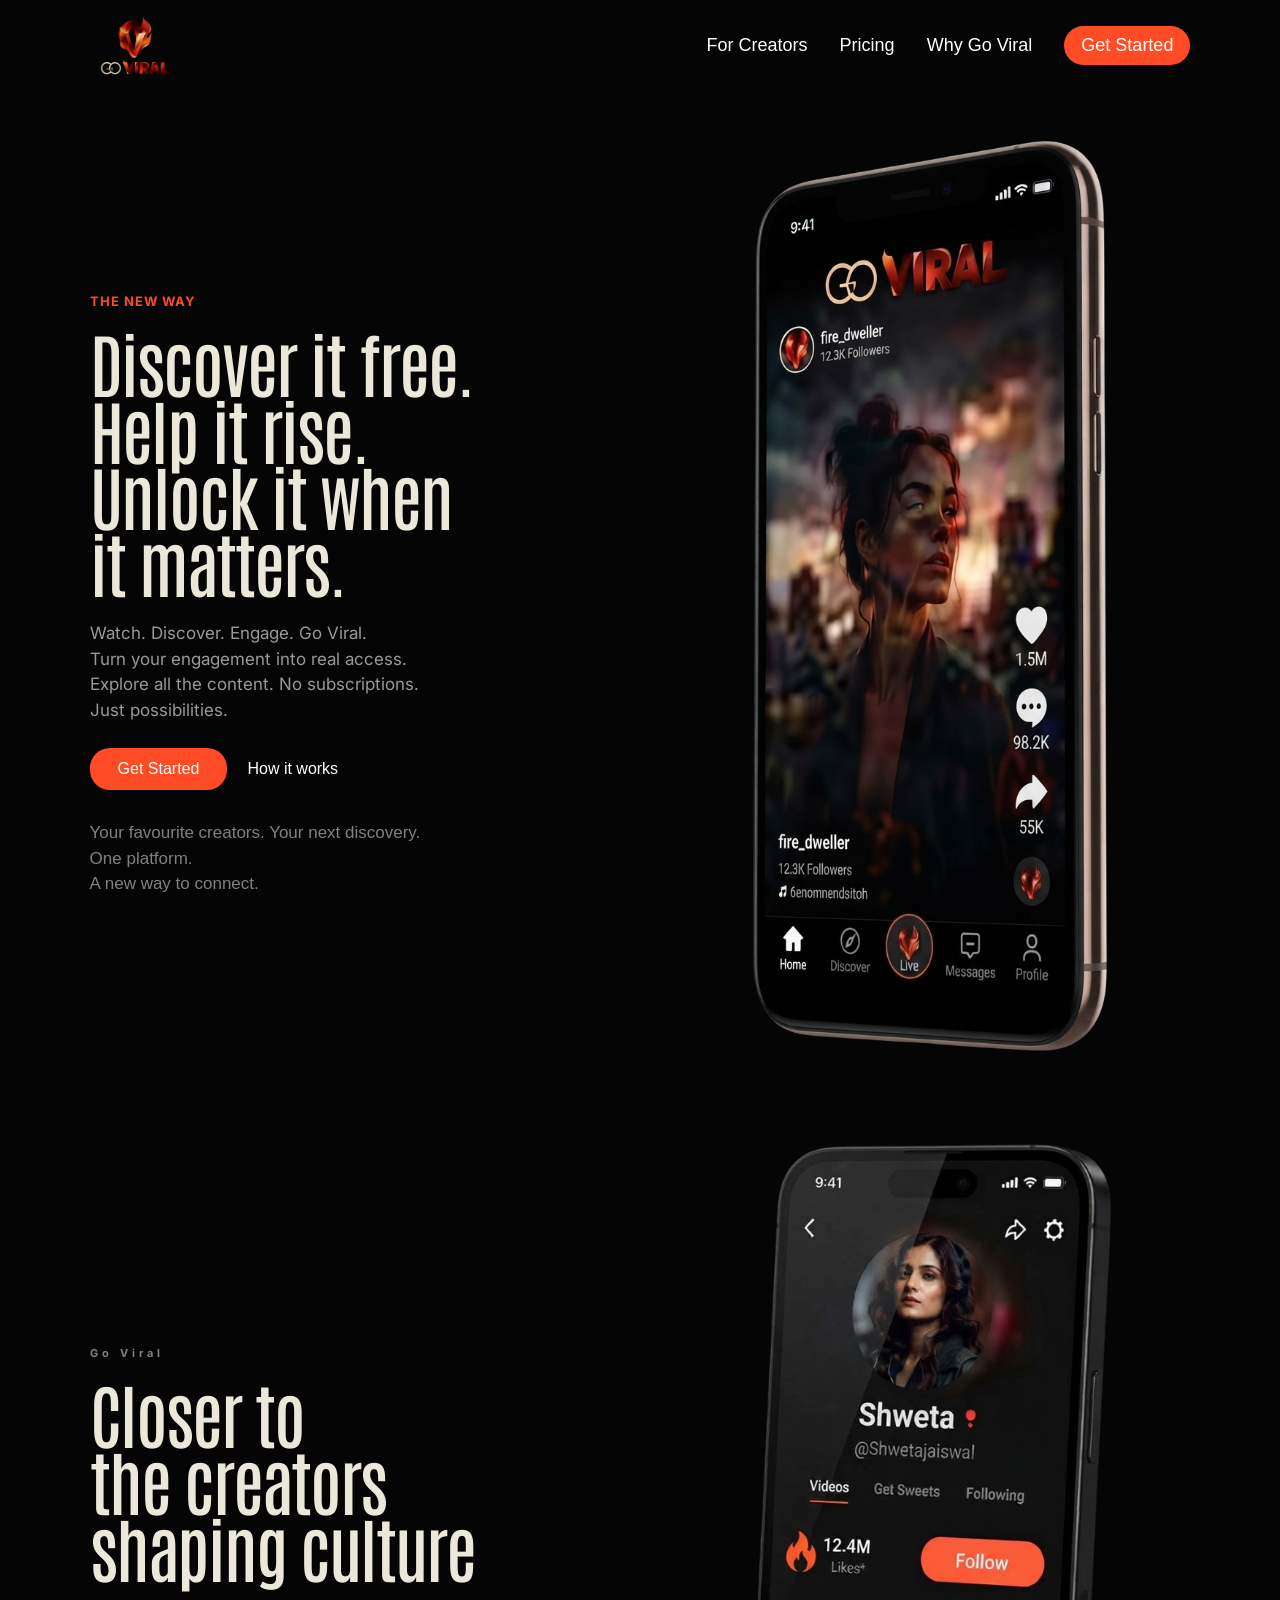
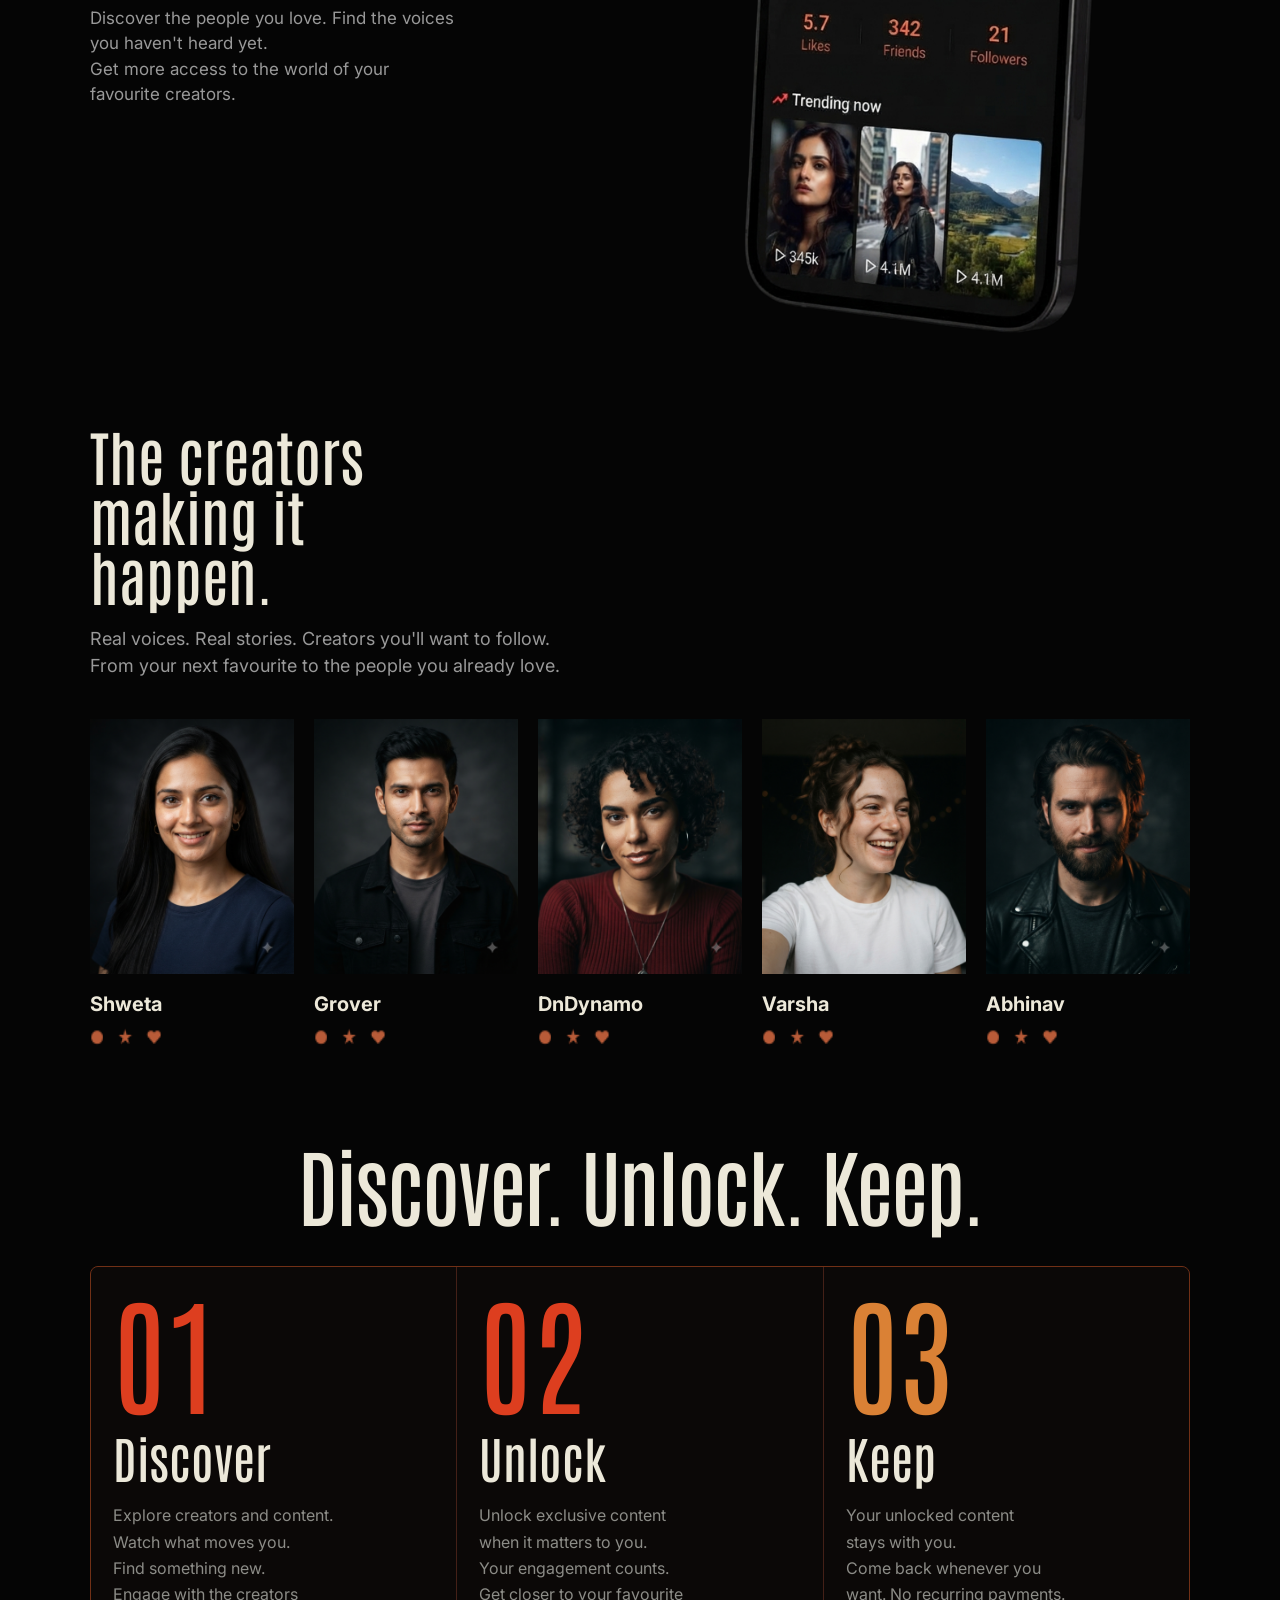
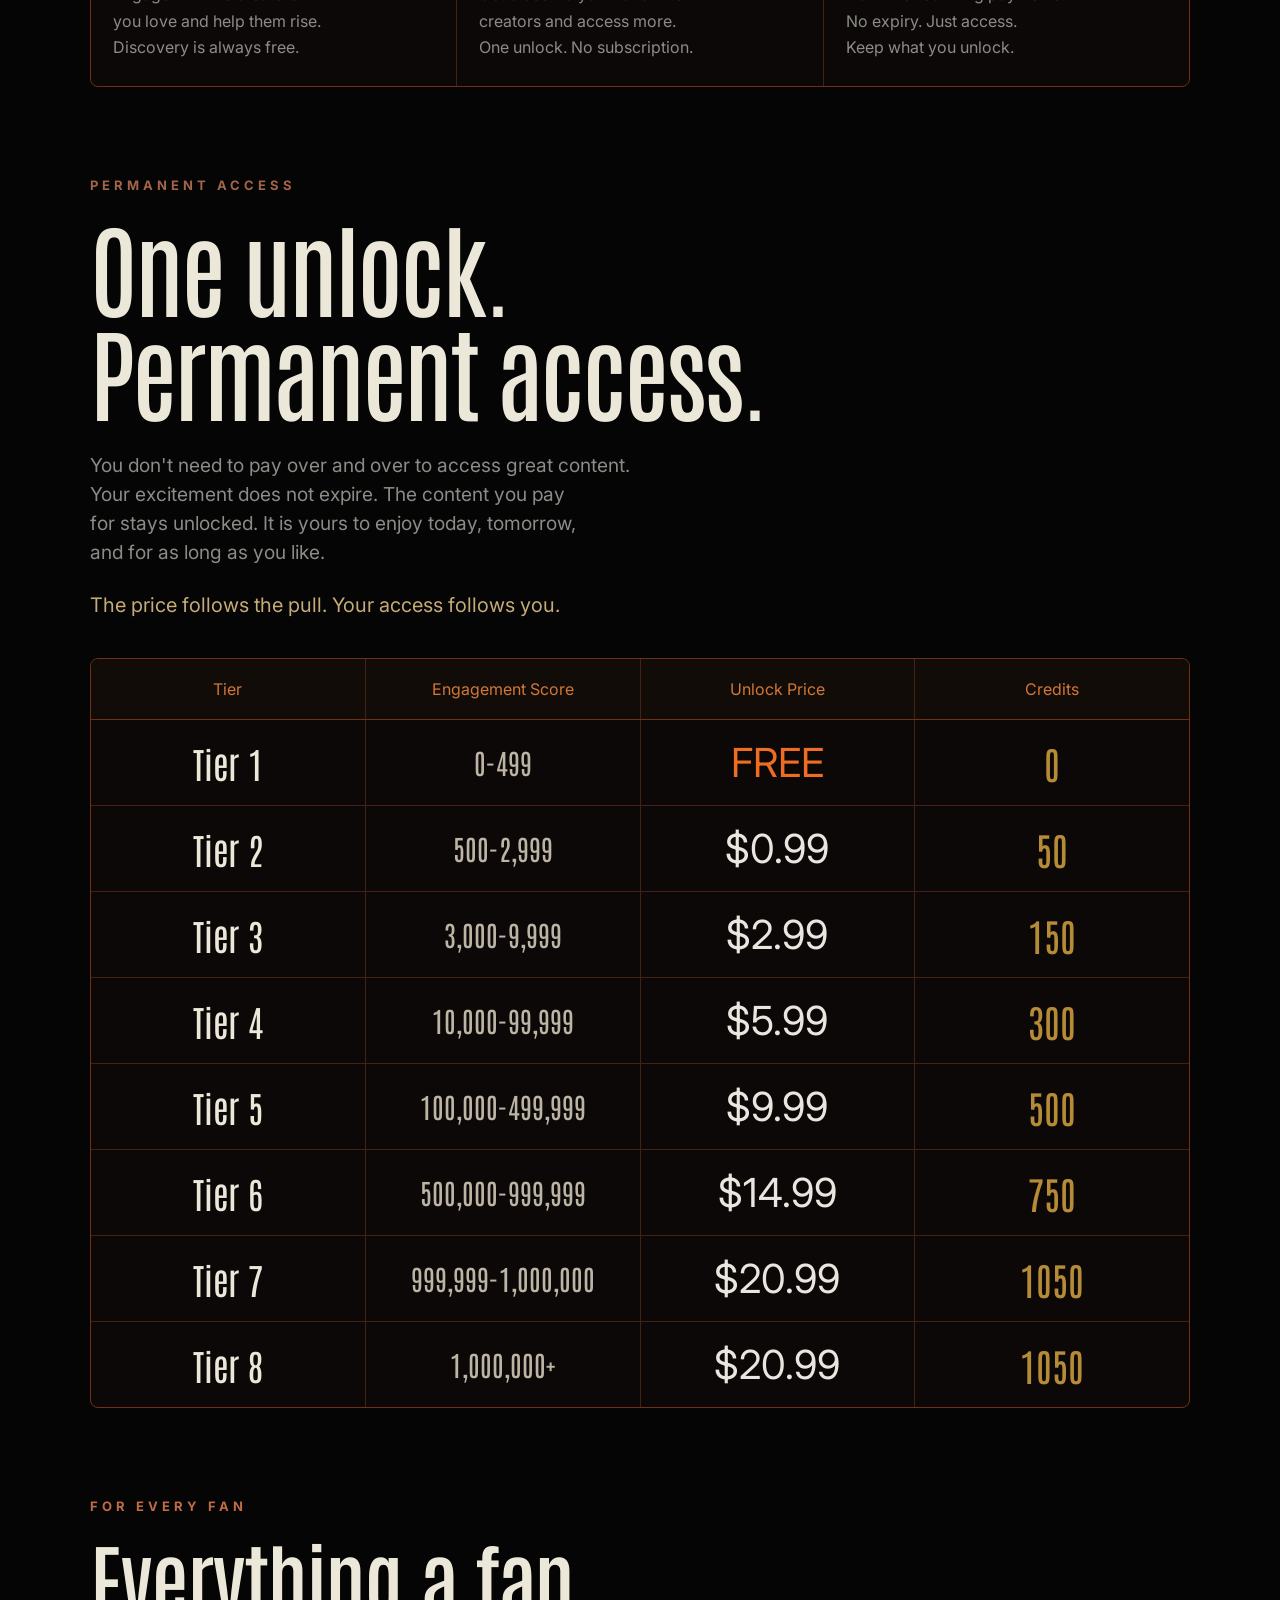
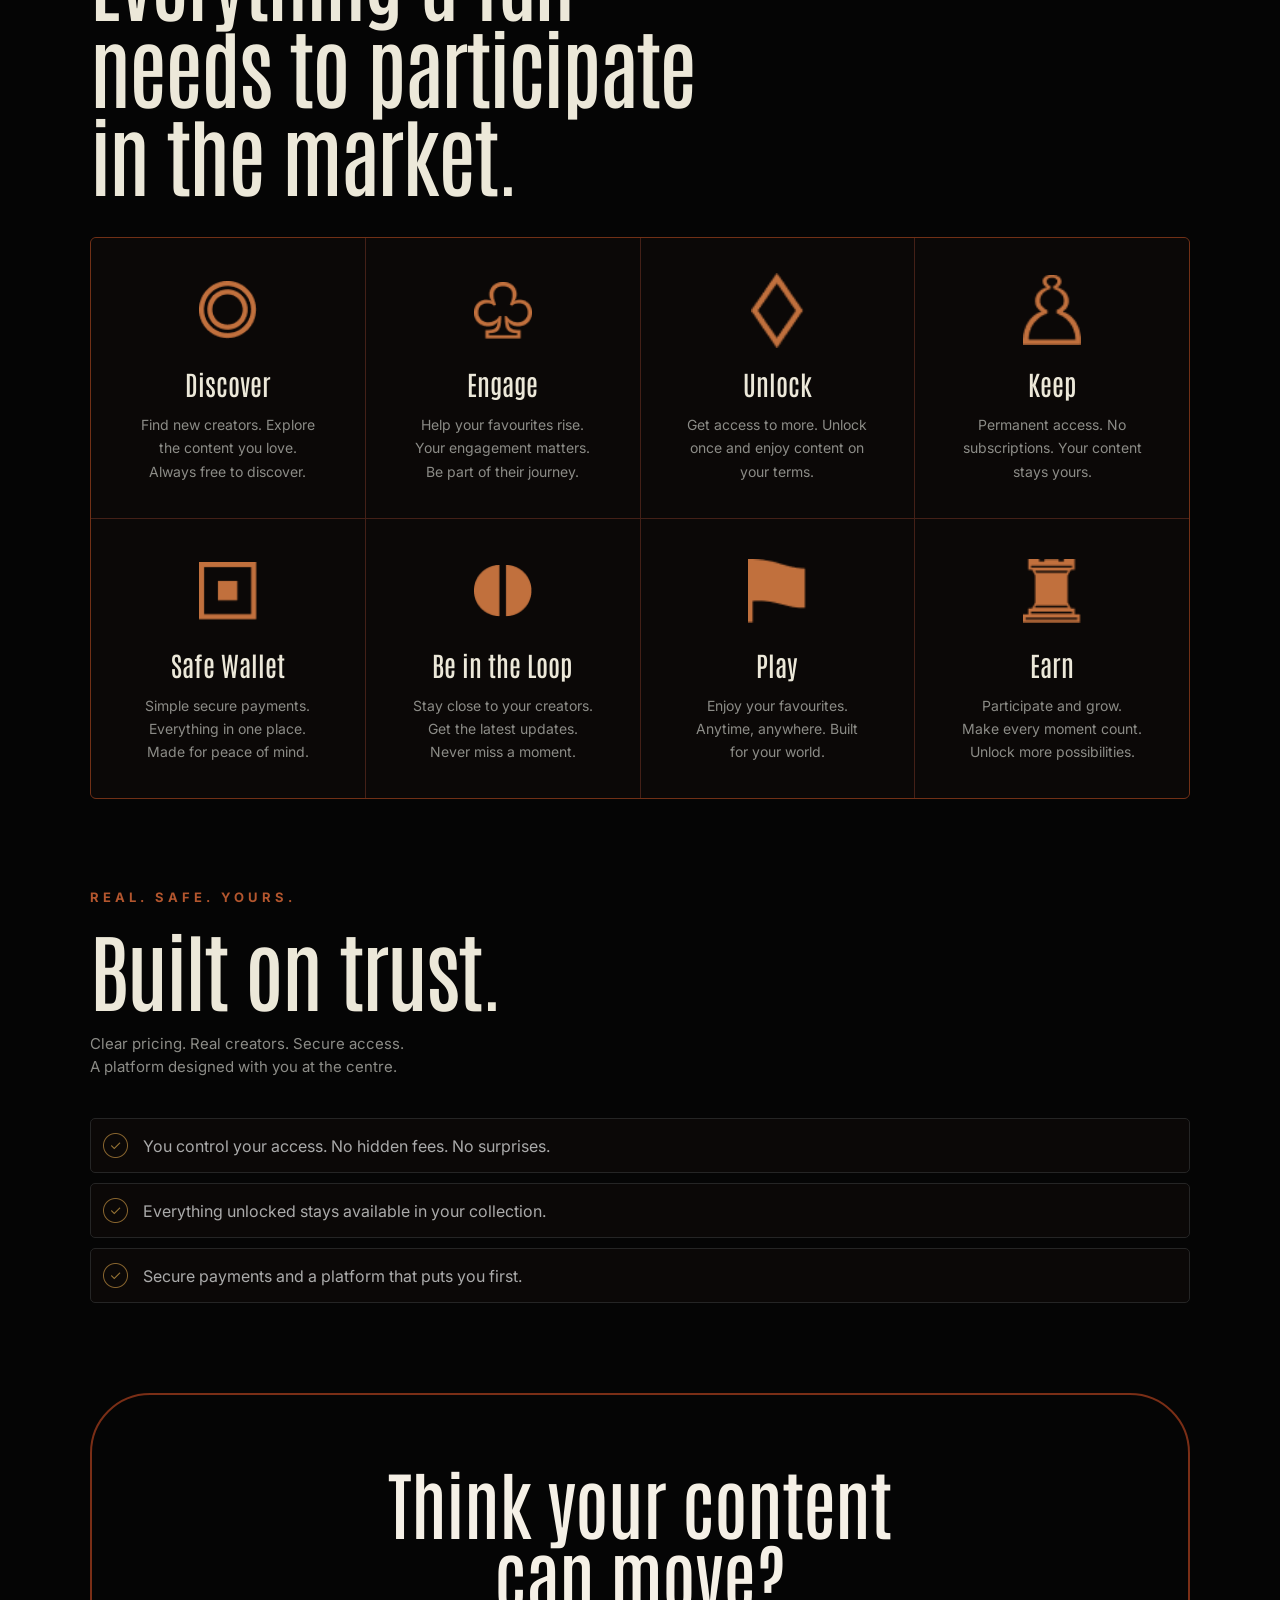
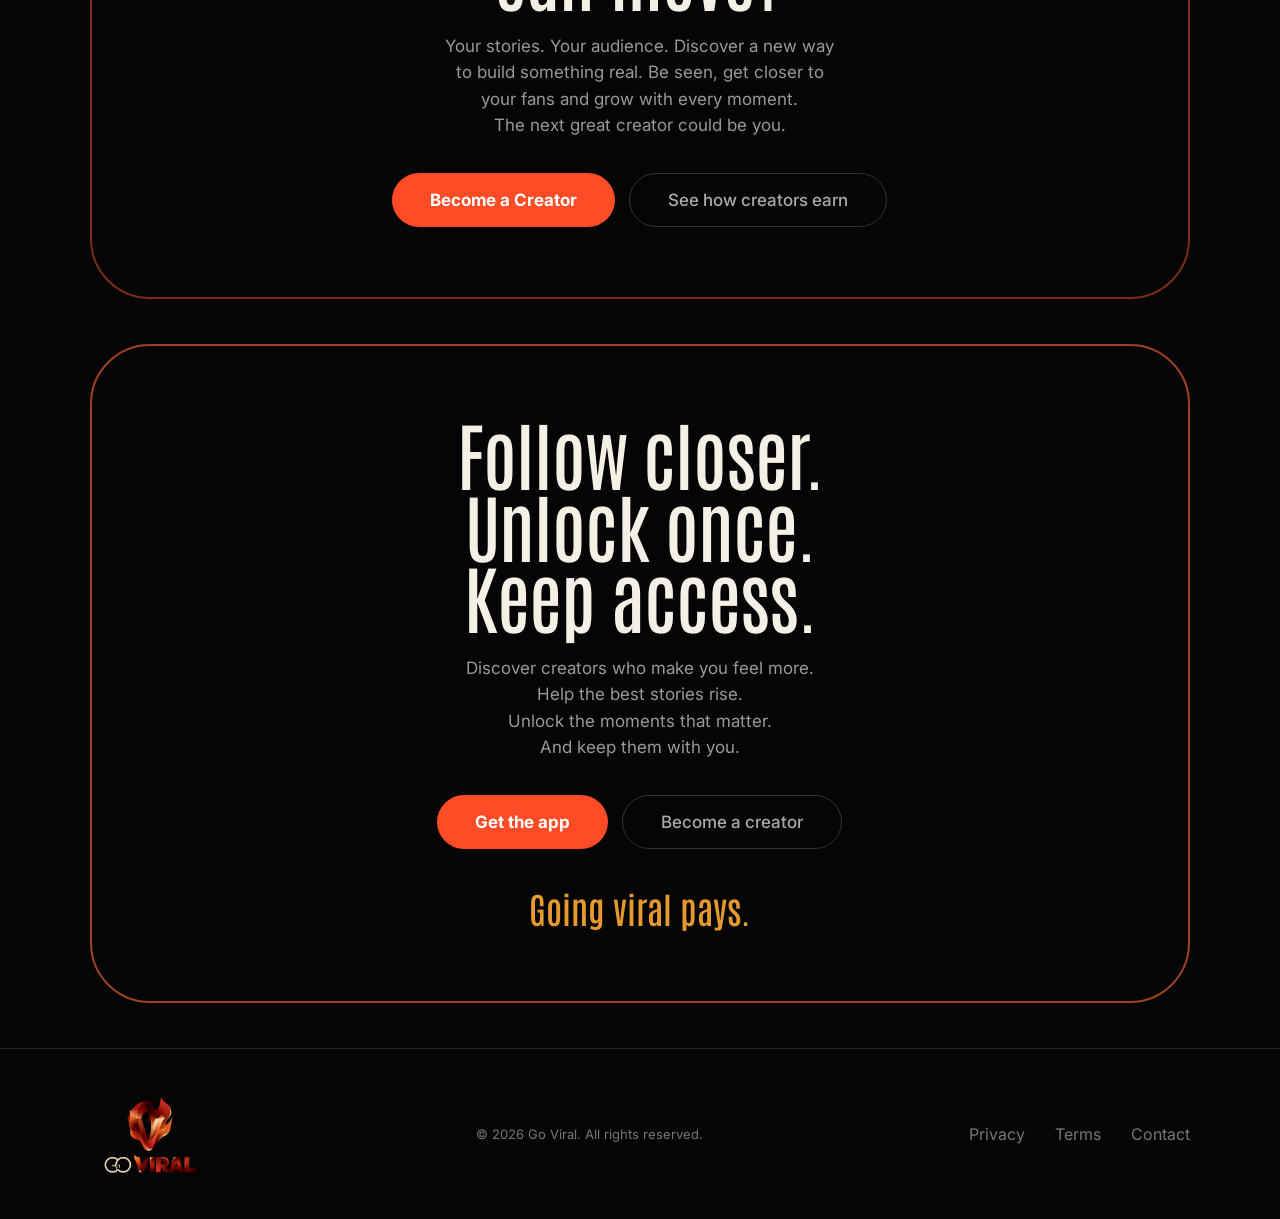
==== commit 70ef96cb: "Update internship tasks" ====
--- a/Task-5/index.html
+++ b/Task-5/index.html
@@ -5,8 +5,11 @@
 <head>
     <meta charset="UTF-8">
     <meta name="viewport" content="width=device-width, initial-scale=1.0">
-
-    <title>Go Viral</title>
+    <meta name="theme-color" content="#050505">
+
+    <title>Go Viral – Discover free. Unlock once. Keep forever.</title>
+    <meta name="description" content="Go Viral is a creator platform where your engagement unlocks permanent access. No subscriptions, just possibilities.">
+    <link rel="icon" type="image/png" href="images/image.png">
 
     <!-- Google Fonts -->
     <link rel="preconnect" href="https://fonts.googleapis.com">
@@ -22,7 +25,7 @@
 </head>
 
 
-<body>
+<body id="top">
 
 
     <!-- ================================================= -->
@@ -31,19 +34,23 @@
 
     <nav class="navbar">
 
-        <div class="logo">
+        <a href="#top" class="logo">
             <img src="images/image.png" alt="Go Viral Logo">
-        </div>
-
-        <div class="nav-links">
-
-            <a href="#">For Creators</a>
-
-            <a href="#">Pricing</a>
-
-            <a href="#">Why Go Viral</a>
-
-            <a href="#" class="nav-btn">
+        </a>
+
+        <button class="nav-toggle" type="button" aria-label="Toggle menu" aria-expanded="false" aria-controls="nav-links">
+            <span></span><span></span><span></span>
+        </button>
+
+        <div class="nav-links" id="nav-links">
+
+            <a href="creator.html">For Creators</a>
+
+            <a href="#pricing">Pricing</a>
+
+            <a href="#why">Why Go Viral</a>
+
+            <a href="#download" class="nav-btn">
                 Get Started
             </a>
 
@@ -81,11 +88,11 @@
 
             <div class="hero-buttons">
 
-                <a href="#" class="primary-btn">
+                <a href="#download" class="primary-btn">
                     Get Started
                 </a>
 
-                <a href="#" class="secondary-btn">
+                <a href="#how" class="secondary-btn">
                     How it works
                 </a>
 
@@ -158,7 +165,7 @@
     <!-- ================= THIRD HERO ==================== -->
     <!-- ================================================= -->
 
-    <section class="creators-section">
+    <section class="creators-section" id="creators">
 
         <div class="creators-info">
 
@@ -307,7 +314,7 @@
     <!-- ================= FOURTH HERO =================== -->
     <!-- ================================================= -->
 
-    <section class="hero-3">
+    <section class="hero-3" id="how">
 
         <div class="hero-3-content">
 
@@ -404,7 +411,7 @@
     <!-- ================= FIFTH HERO ==================== -->
     <!-- ================================================= -->
 
-    <section class="hero-4">
+    <section class="hero-4" id="pricing">
 
         <p class="small-title">
             PERMANENT ACCESS
@@ -467,19 +474,19 @@
 
                     <tr>
 
-                        <td class="col-1">
+                        <td class="col-1" data-label="Tier">
                             Tier 1
                         </td>
 
-                        <td class="col-2">
+                        <td class="col-2" data-label="Engagement Score">
                             0-499
                         </td>
 
-                        <td class="col-3 free">
+                        <td class="col-3 free" data-label="Unlock Price">
                             FREE
                         </td>
 
-                        <td class="col-4">
+                        <td class="col-4" data-label="Credits">
                             0
                         </td>
 
@@ -488,19 +495,19 @@
 
                     <tr>
 
-                        <td class="col-1">
+                        <td class="col-1" data-label="Tier">
                             Tier 2
                         </td>
 
-                        <td class="col-2">
+                        <td class="col-2" data-label="Engagement Score">
                             500-2,999
                         </td>
 
-                        <td class="col-3">
+                        <td class="col-3" data-label="Unlock Price">
                             $0.99
                         </td>
 
-                        <td class="col-4">
+                        <td class="col-4" data-label="Credits">
                             50
                         </td>
 
@@ -509,19 +516,19 @@
 
                     <tr>
 
-                        <td class="col-1">
+                        <td class="col-1" data-label="Tier">
                             Tier 3
                         </td>
 
-                        <td class="col-2">
+                        <td class="col-2" data-label="Engagement Score">
                             3,000-9,999
                         </td>
 
-                        <td class="col-3">
+                        <td class="col-3" data-label="Unlock Price">
                             $2.99
                         </td>
 
-                        <td class="col-4">
+                        <td class="col-4" data-label="Credits">
                             150
                         </td>
 
@@ -530,19 +537,19 @@
 
                     <tr>
 
-                        <td class="col-1">
+                        <td class="col-1" data-label="Tier">
                             Tier 4
                         </td>
 
-                        <td class="col-2">
+                        <td class="col-2" data-label="Engagement Score">
                             10,000-99,999
                         </td>
 
-                        <td class="col-3">
+                        <td class="col-3" data-label="Unlock Price">
                             $5.99
                         </td>
 
-                        <td class="col-4">
+                        <td class="col-4" data-label="Credits">
                             300
                         </td>
 
@@ -551,19 +558,19 @@
 
                     <tr>
 
-                        <td class="col-1">
+                        <td class="col-1" data-label="Tier">
                             Tier 5
                         </td>
 
-                        <td class="col-2">
+                        <td class="col-2" data-label="Engagement Score">
                             100,000-499,999
                         </td>
 
-                        <td class="col-3">
+                        <td class="col-3" data-label="Unlock Price">
                             $9.99
                         </td>
 
-                        <td class="col-4">
+                        <td class="col-4" data-label="Credits">
                             500
                         </td>
 
@@ -572,19 +579,19 @@
 
                     <tr>
 
-                        <td class="col-1">
+                        <td class="col-1" data-label="Tier">
                             Tier 6
                         </td>
 
-                        <td class="col-2">
+                        <td class="col-2" data-label="Engagement Score">
                             500,000-999,999
                         </td>
 
-                        <td class="col-3">
+                        <td class="col-3" data-label="Unlock Price">
                             $14.99
                         </td>
 
-                        <td class="col-4">
+                        <td class="col-4" data-label="Credits">
                             750
                         </td>
 
@@ -593,19 +600,19 @@
 
                     <tr>
 
-                        <td class="col-1">
+                        <td class="col-1" data-label="Tier">
                             Tier 7
                         </td>
 
-                        <td class="col-2">
+                        <td class="col-2" data-label="Engagement Score">
                             999,999-1,000,000
                         </td>
 
-                        <td class="col-3">
+                        <td class="col-3" data-label="Unlock Price">
                             $20.99
                         </td>
 
-                        <td class="col-4">
+                        <td class="col-4" data-label="Credits">
                             1050
                         </td>
 
@@ -614,19 +621,19 @@
 
                     <tr>
 
-                        <td class="col-1">
+                        <td class="col-1" data-label="Tier">
                             Tier 8
                         </td>
 
-                        <td class="col-2">
+                        <td class="col-2" data-label="Engagement Score">
                             1,000,000+
                         </td>
 
-                        <td class="col-3">
+                        <td class="col-3" data-label="Unlock Price">
                             $20.99
                         </td>
 
-                        <td class="col-4">
+                        <td class="col-4" data-label="Credits">
                             1050
                         </td>
 
@@ -868,7 +875,7 @@
     <!-- ================= SEVENTH HERO ================== -->
     <!-- ================================================= -->
 
-    <section class="hero-6">
+    <section class="hero-6" id="why">
 
         <p class="small-title">
             REAL. SAFE. YOURS.
@@ -973,11 +980,11 @@
 
         <div class="hero-7-buttons">
 
-            <button class="creator">
+            <a class="creator" href="creator.html">
                 Become a Creator
-            </button>
-
-            <a class="learn" href="#">
+            </a>
+
+            <a class="learn" href="#pricing">
                 See how creators earn
             </a>
 
@@ -991,7 +998,7 @@
     <!-- ================= FINAL CTA ===================== -->
     <!-- ================================================= -->
 
-    <section class="hero-8">
+    <section class="hero-8" id="download">
 
         <h2>
             Follow closer.<br>
@@ -1014,7 +1021,7 @@
                 Get the app
             </button>
 
-            <a class="becomecreator" href="#">
+            <a class="becomecreator" href="creator.html">
                 Become a creator
             </a>
 
@@ -1052,7 +1059,7 @@
             <!-- COPYRIGHT -->
 
             <p class="footer-text">
-                © 2025 Go Viral. All rights reserved.
+                © 2026 Go Viral. All rights reserved.
             </p>
 
 
@@ -1081,6 +1088,22 @@
     </footer>
 
 
+
+    <script>
+        (function () {
+            var nav = document.querySelector('.navbar');
+            var btn = document.querySelector('.nav-toggle');
+            if (!btn) return;
+            function close() { nav.classList.remove('open'); btn.setAttribute('aria-expanded', 'false'); }
+            btn.addEventListener('click', function () {
+                var open = nav.classList.toggle('open');
+                btn.setAttribute('aria-expanded', open ? 'true' : 'false');
+            });
+            document.querySelectorAll('.nav-links a').forEach(function (a) { a.addEventListener('click', close); });
+            window.addEventListener('resize', function () { if (window.innerWidth > 768) close(); });
+        })();
+    </script>
+
 </body>
 
 </html>
--- a/Task-5/style.css
+++ b/Task-5/style.css
@@ -1,9 +1,12 @@
-
-/* =========================================================
-   GLOBAL RESET
-   ========================================================= */
-
-   * {
+/* =========================================================
+   GO VIRAL - HOME PAGE STYLES
+   Simple layout: one spacing rule for every section,
+   three breakpoints (1024px, 768px, 480px).
+========================================================= */
+
+/* ---------- RESET ---------- */
+
+* {
     margin: 0;
     padding: 0;
     box-sizing: border-box;
@@ -14,41 +17,32 @@
 }
 
 body {
-    margin: 0;
-    padding: 0;
-
     background-color: #050505;
     color: white;
-
     font-family: Arial, Helvetica, sans-serif;
-
     overflow-x: hidden;
 }
 
 img {
     max-width: 100%;
     height: auto;
-}
-
-button,
+    display: block;
+}
+
 a {
-    -webkit-tap-highlight-color: transparent;
-}
-
-
-/* =========================================================
-   GLOBAL VARIABLES
-   ========================================================= */
+    text-decoration: none;
+}
+
+
+/* ---------- VARIABLES ---------- */
 
 :root {
     --bg: #050505;
     --card-bg: #0b0807;
 
     --cream: #ece8d9;
-    --white: #ffffff;
-
     --gray: #999999;
-    --dark-gray: #777777;
+    --text: #8c8c87;
 
     --orange: #ff4b26;
     --orange-light: #ff633b;
@@ -56,596 +50,322 @@
     --border: #713016;
     --dark-border: #442017;
 
-    /* Consistent section spacing */
-    --section-padding: 100px;
-    --section-padding-tablet: 80px;
-    --section-padding-mobile: 60px;
-}
-
-
-/* =========================================================
-   COMMON TEXT STYLES
-   ========================================================= */
+    /* Gap between two sections. Each section uses half of it
+       on top and half on bottom, so every gap is the same. */
+    --gap: 90px;
+    --side: 7%;
+}
+
+
+/* ---------- EVERY SECTION USES THE SAME SPACING ---------- */
+
+.hero,
+.hero-1,
+.creators-section,
+.hero-3,
+.hero-4,
+.hero-5,
+.hero-6 {
+    width: 100%;
+    padding: calc(var(--gap) / 2) var(--side);
+}
+
+.hero-7,
+.hero-8 {
+    width: 86%;
+    max-width: 1200px;
+    margin: calc(var(--gap) / 2) auto;
+    padding: 70px 40px;
+
+    border-radius: 60px;
+    text-align: center;
+
+    display: flex;
+    flex-direction: column;
+    align-items: center;
+    justify-content: center;
+}
+
+
+/* ---------- COMMON TEXT ---------- */
 
 .small-title {
     font-family: "Inter", sans-serif;
+    font-size: 13px;
+    font-weight: bold;
+    letter-spacing: 4px;
+    color: #c16b46;
+    margin-bottom: 20px;
 }
 
 .description {
+    font-family: "Inter", sans-serif;
     color: var(--gray);
-    font-family: "Inter", sans-serif;
-}
-
-.heading {
+    line-height: 1.5;
+}
+
+h1,
+h2,
+h3 {
     font-family: "Antonio", sans-serif;
-}
-
-.bottom-text {
-    color: #808080;
+    font-weight: 500;
+}
+
+h1,
+h2 {
+    color: var(--cream);
+    line-height: 1;
 }
 
 
 /* =========================================================
    NAVBAR
-   ========================================================= */
+========================================================= */
 
 .navbar {
-    position: absolute;
-
-    top: 0;
-    left: 0;
-
-    width: 100%;
-    min-height: 75px;
+    position: relative;
+    z-index: 10;
+
+    min-height: 80px;
+    padding: 0 var(--side);
 
     display: flex;
     align-items: center;
     justify-content: space-between;
-
-    padding: 0 7%;
-
-    z-index: 10;
-}
-
-.logo {
-    flex-shrink: 0;
 }
 
 .logo img {
     width: 90px;
-    height: auto;
-
-    display: block;
-
-    transition: transform 0.3s ease;
-}
-
-.logo img:hover {
-    transform: scale(1.05);
-}
-
-
-/* ---------- NAV LINKS ---------- */
+}
 
 .nav-links {
     display: flex;
     align-items: center;
-
     gap: 32px;
 }
 
 .nav-links a {
     color: white;
-
-    text-decoration: none;
-
     font-size: 18px;
-
-    transition:
-        color 0.3s ease,
-        transform 0.3s ease;
 }
 
 .nav-links a:hover {
     color: var(--orange);
-    transform: translateY(-2px);
-}
-
-
-/* ---------- NAV BUTTON ---------- */
-
-.nav-btn {
+}
+
+.nav-links .nav-btn {
     background-color: var(--orange);
-
     padding: 9px 17px;
-
     border-radius: 20px;
-
-    transition:
-        background-color 0.3s ease,
-        transform 0.3s ease,
-        box-shadow 0.3s ease;
-}
-
-.nav-btn:hover {
-    color: white !important;
-
+}
+
+.nav-links .nav-btn:hover {
+    color: white;
     background-color: var(--orange-light);
-
-    transform: translateY(-2px);
-
-    box-shadow:
-        0 6px 20px rgba(255, 75, 38, 0.35);
-}
-
-
-/* =========================================================
-   FIRST HERO SECTION
-   ========================================================= */
-
-   .hero {
-    min-height: 650px;
-
-    display: flex;
+}
+
+/* hamburger button - only shown on small screens */
+.nav-toggle {
+    display: none;
+
+    width: 40px;
+    height: 40px;
+
+    background: none;
+    border: none;
+    cursor: pointer;
+
+    flex-direction: column;
+    justify-content: center;
     align-items: center;
-
-    position: relative;
-    overflow: hidden;
-
-    padding: 100px 7% 70px;
-
+    gap: 6px;
+}
+
+.nav-toggle span {
+    display: block;
+    width: 24px;
+    height: 2px;
+    background: white;
+}
+
+
+/* =========================================================
+   HERO SECTIONS (text + phone image)
+========================================================= */
+
+.hero,
+.hero-1 {
+    display: flex;
+    align-items: center;
     gap: 50px;
 }
 
-.hero-content {
-    width: 50%;
-
-    position: relative;
-
-    z-index: 2;
-}
-
-
-/* ---------- SMALL TITLE ---------- */
+.hero-content,
+.hero-image {
+    flex: 1 1 0;
+    min-width: 0;
+}
+
+.hero-image {
+    display: flex;
+    justify-content: center;
+}
+
+.hero-image img {
+    width: min(70%, 420px);
+}
 
 .hero .small-title {
     color: var(--orange);
-
-    font-size: 13px;
-    font-weight: bold;
-
-    margin-bottom: 15px;
-}
-
-
-/* ---------- MAIN HEADING ---------- */
+    letter-spacing: 1px;
+}
+
+.hero-1 .small-title {
+    color: gray;
+    font-size: 11px;
+}
 
 .hero h1 {
-    font-family: "Antonio", sans-serif;
-
-    font-size: clamp(48px, 5.5vw, 75px);
-
+    font-size: clamp(44px, 5.5vw, 75px);
+    letter-spacing: -2px;
     line-height: 0.95;
-
-    font-weight: 500;
-
-    letter-spacing: -3px;
-
     margin-bottom: 25px;
 }
 
-
-/* ---------- DESCRIPTION ---------- */
-
-.hero .description {
-    font-size: 19px;
-
-    line-height: 1.5;
-
+.hero-1 h2 {
+    font-size: clamp(44px, 5.5vw, 75px);
+    letter-spacing: -2px;
+    line-height: 0.95;
     margin-bottom: 25px;
 }
 
-
-/* =========================================================
-   HERO BUTTONS
-   ========================================================= */
+.hero .description,
+.hero-1 .description {
+    font-size: 17px;
+    max-width: 650px;
+    margin-bottom: 25px;
+}
 
 .hero-buttons {
     display: flex;
-
-    gap: 12px;
-
     align-items: center;
-
     flex-wrap: wrap;
-}
-
-
-/* ---------- PRIMARY BUTTON ---------- */
+    gap: 20px;
+}
 
 .primary-btn {
     background-color: var(--orange);
-
     color: white;
-
-    text-decoration: none;
-
     font-size: 16px;
-
-    padding: 11px 28px;
-
+    padding: 12px 28px;
     border-radius: 20px;
-
-    transition:
-        transform 0.3s ease,
-        background-color 0.3s ease,
-        box-shadow 0.3s ease;
 }
 
 .primary-btn:hover {
-    color: white;
-
     background-color: var(--orange-light);
-
-    transform: translateY(-3px);
-
-    box-shadow:
-        0 8px 25px rgba(255, 75, 38, 0.35);
-}
-
-
-/* ---------- SECONDARY BUTTON ---------- */
+}
 
 .secondary-btn {
     color: white;
-
-    text-decoration: none;
-
     font-size: 16px;
-
-    transition:
-        color 0.3s ease,
-        transform 0.3s ease;
 }
 
 .secondary-btn:hover {
     color: var(--orange);
-
-    transform: translateX(3px);
-}
-
-
-/* ---------- BOTTOM TEXT ---------- */
+}
 
 .hero .bottom-text {
+    color: #808080;
+    font-size: 17px;
+    line-height: 1.5;
+    margin-top: 30px;
+}
+
+
+/* =========================================================
+   CREATORS SECTION
+========================================================= */
+
+.creators-info {
+    margin-bottom: 40px;
+}
+
+.creators-info h2 {
+    font-size: clamp(44px, 5vw, 60px);
+    margin-bottom: 20px;
+}
+
+.creators-info p {
+    font-family: "Inter", sans-serif;
+    color: var(--gray);
     font-size: 18px;
-
     line-height: 1.5;
-
-    margin-top: 30px;
-}
-
-
-/* =========================================================
-   HERO IMAGE
-   ========================================================= */
-
-.hero-image {
-    width: 50%;
-
-    display: flex;
-
-    justify-content: center;
-
-    align-items: center;
-
-    position: relative;
-}
-
-.hero-image img {
-    width: min(58%, 300px);
-
-    height: auto;
-
-    object-fit: contain;
-
-    transition:
-        transform 0.5s ease,
-        filter 0.5s ease;
-}
-
-.hero-image img:hover {
-    transform: scale(1.03);
-
-    filter: brightness(1.05);
-}
-
-
-/* =========================================================
-   SECOND HERO SECTION
-   ========================================================= */
-
-   .hero-1 {
-    min-height: 650px;
-
-    display: flex;
-    align-items: center;
-
-    position: relative;
-    overflow: hidden;
-
-    padding: 70px 7%;
-
-    gap: 50px;
-}
-.hero-1 .hero-content {
-    width: 50%;
-}
-
-.hero-1 .small-title {
-    color: gray;
-
-    font-size: 10px;
-
-    font-weight: bold;
-
-    margin-bottom: 15px;
-}
-
-.hero-1 h2 {
-    font-family: "Antonio", sans-serif;
-
-    font-size: clamp(48px, 5.5vw, 75px);
-
-    line-height: 0.95;
-
-    font-weight: 500;
-
-    letter-spacing: -3px;
-
-    margin-bottom: 25px;
-}
-
-.hero-1 .description {
-    font-size: 15px;
-
-    line-height: 1.5;
-
-    margin-bottom: 25px;
-}
-
-
-/* =========================================================
-   CREATORS SECTION
-   ========================================================= */
-
-.creators-section {
-    width: 100%;
-
-    padding: var(--section-padding) 10%;
-
-    background: #000;
-}
-
-.creators-info {
-    margin-bottom: 45px;
-}
-
-.creators-info h2 {
-    font-family: "Antonio", sans-serif;
-
-    color: white;
-
-    font-size: clamp(48px, 5vw, 60px);
-
-    line-height: 0.95;
-
-    font-weight: 400;
-
-    margin-bottom: 25px;
-}
-
-.creators-info p {
-    color: var(--gray);
-
-    font-family: "Inter", sans-serif;
-
-    font-size: 18px;
-
-    line-height: 1.5;
-}
-
-
-/* =========================================================
-   CREATOR GRID
-   ========================================================= */
+    max-width: 750px;
+}
 
 .creators-grid {
-    width: 100%;
-
     display: grid;
-
     grid-template-columns: repeat(5, 1fr);
-
     gap: 20px;
 }
-
-
-/* =========================================================
-   CREATOR CARDS
-   ========================================================= */
 
 .creator-card {
     min-width: 0;
-
-    transition:
-        transform 0.35s ease,
-        opacity 0.35s ease;
-}
-
-.creator-card:hover {
-    transform: translateY(-8px);
 }
 
 .creator-photo {
     width: 100%;
-    height: auto;
-
+    aspect-ratio: 4 / 5;
+    object-fit: cover;
+}
+
+.creator-card h3 {
+    font-family: "Inter", sans-serif;
+    font-weight: 700;
+    font-size: 20px;
+    color: var(--cream);
+    margin: 18px 0 10px;
+}
+
+.creator-small {
+    height: 25px;
+    width: auto;
+}
+
+
+/* =========================================================
+   DISCOVER / UNLOCK / KEEP
+========================================================= */
+
+.hero-3 h2 {
+    font-size: clamp(44px, 7vw, 85px);
+    letter-spacing: -2px;
+    text-align: center;
+    margin-bottom: 40px;
+}
+
+.steps-container {
+    display: grid;
+    grid-template-columns: repeat(3, 1fr);
+    gap: 1px;
+
+    background-color: var(--dark-border);
+    border: 1px solid var(--border);
+    border-radius: 8px;
+    overflow: hidden;
+}
+
+.step-card {
+    padding: 25px 22px;
+    background-color: var(--card-bg);
+}
+
+.step-number {
     display: block;
-
-    transition:
-        transform 0.4s ease,
-        filter 0.4s ease;
-}
-
-.creator-card:hover .creator-photo {
-    transform: scale(1.03);
-
-    filter: brightness(1.08);
-}
-
-.creator-card h3 {
-    font-family: "Inter", sans-serif;
-
-    font-weight: 700;
-
-    font-size: 20px;
-
-    line-height: 1;
-
-    color: var(--cream);
-
-    margin-top: 18px;
-
-    margin-bottom: 10px;
-
-    transition: color 0.3s ease;
-}
-
-.creator-card:hover h3 {
-    color: var(--orange-light);
-}
-
-.creator-small {
-    width: auto;
-
-    height: 25px;
-
-    display: block;
-}
-
-
-/* =========================================================
-   DISCOVER / UNLOCK / KEEP
-   ========================================================= */
-
-.hero-3 {
-    width: 100%;
-
-    min-height: auto;
-
-    display: flex;
-
-    justify-content: center;
-
-    align-items: center;
-
-    background-color: var(--bg);
-
-    padding: var(--section-padding) 7%;
-
-    position: relative;
-
-    overflow: hidden;
-}
-
-.hero-3-content {
-    width: 100%;
-
-    max-width: 1200px;
-
-    display: flex;
-
-    flex-direction: column;
-
-    align-items: center;
-}
-
-.hero-3 h2 {
     font-family: "Antonio", sans-serif;
-
-    font-weight: 500;
-
-    font-size: clamp(55px, 7vw, 85px);
-
-    line-height: 1;
-
-    letter-spacing: -2px;
-
-    text-align: center;
-
-    color: var(--cream);
-
-    margin-bottom: 45px;
-}
-
-
-/* =========================================================
-   STEP CARDS
-   ========================================================= */
-
-.steps-container {
-    width: 100%;
-
-    display: grid;
-
-    grid-template-columns: repeat(3, 1fr);
-
-    background-color: var(--card-bg);
-
-    border: 1px solid var(--border);
-
-    border-radius: 8px;
-
-    overflow: hidden;
-}
-
-.step-card {
-    min-height: 350px;
-
-    padding: 25px 22px;
-
-    border-right: 1px solid var(--dark-border);
-
-    transition:
-        background-color 0.35s ease,
-        transform 0.35s ease;
-}
-
-.step-card:last-child {
-    border-right: none;
-}
-
-.step-card:hover {
-    background-color: #120b08;
-}
-
-.step-number {
-    font-family: "Antonio", sans-serif;
-
-    font-size: clamp(90px, 10vw, 168px);
-
+    font-size: clamp(80px, 10vw, 150px);
     line-height: 0.9;
-
     color: #dd3e1f;
-
-    transition:
-        transform 0.35s ease,
-        color 0.35s ease;
-}
-
-.step-card:hover .step-number {
-    transform: translateX(5px);
 }
 
 .step-number.orange {
@@ -653,1739 +373,562 @@
 }
 
 .step-card h3 {
-    font-family: "Antonio", sans-serif;
-
-    font-weight: 500;
-
-    font-size: clamp(38px, 4vw, 51px);
-
+    font-size: clamp(36px, 4vw, 50px);
     line-height: 1;
-
-    letter-spacing: -1px;
-
     color: var(--cream);
-
-    margin-top: 25px;
-
-    margin-bottom: 20px;
-
-    transition: color 0.3s ease;
-}
-
-.step-card:hover h3 {
-    color: var(--orange-light);
+    margin: 25px 0 20px;
 }
 
 .step-card p {
     font-family: "Inter", sans-serif;
-
     font-size: 16px;
-
     line-height: 1.65;
-
-    color: #8c8c87;
-}
-
-
-/* =========================================================
-   PERMANENT ACCESS
-   ========================================================= */
-
-.hero-4 {
-    width: 100%;
-
-    min-height: auto;
-
-    padding: var(--section-padding) 7%;
-
-    background-color: var(--bg);
-
+    color: var(--text);
+}
+
+
+/* =========================================================
+   PERMANENT ACCESS + PRICING TABLE
+========================================================= */
+
+.hero-4 .small-title {
+    color: #a46449;
+}
+
+.hero-4 .heading {
+    font-size: clamp(48px, 8vw, 110px);
+    letter-spacing: -3px;
+    line-height: 1.02;
+    margin-bottom: 30px;
+}
+
+.hero-4 .description {
+    font-size: clamp(16px, 1.5vw, 22px);
+    color: var(--text);
+    max-width: 850px;
+    margin-bottom: 25px;
+}
+
+.hero-4 .description2 {
+    font-family: "Inter", sans-serif;
+    font-size: 20px;
+    line-height: 1.3;
+    color: #c4ab78;
+}
+
+.pricing-table {
+    margin-top: 40px;
+    background-color: var(--card-bg);
+    border: 1px solid var(--border);
+    border-radius: 8px;
     overflow: hidden;
-}
-
-.hero-4 .small-title {
-    font-family: "Inter", sans-serif;
-
-    font-size: 13px;
-
-    line-height: 1;
-
-    letter-spacing: 5px;
-
-    color: #a46449;
-
-    margin-bottom: 25px;
-}
-
-.hero-4 .heading {
-    font-family: "Antonio", sans-serif;
-
-    font-size: clamp(60px, 8vw, 116px);
-
-    line-height: 1.02;
-
-    letter-spacing: -5px;
-
-    color: var(--cream);
-
-    margin-bottom: 30px;
-}
-
-.hero-4 .description {
-    font-family: "Inter", sans-serif;
-
-    font-size: clamp(16px, 1.5vw, 23px);
-
-    line-height: 1.5;
-
-    color: #8c8c87;
-
-    margin-bottom: 25px;
-}
-
-.hero-4 .description2 {
-    font-family: "Inter", sans-serif;
-
-    font-size: 21px;
-
-    line-height: 1.3;
-
-    color: #c4ab78;
-}
-
-
-/* =========================================================
-   PRICING TABLE
-   ========================================================= */
-
-.pricing-table {
-    width: 100%;
-
-    margin-top: 50px;
-
-    background-color: var(--card-bg);
-
-    border: 1px solid var(--border);
-
-    border-radius: 8px;
-
-    overflow-x: auto;
 }
 
 .pricing-table table {
     width: 100%;
-
-    min-width: 750px;
-
     border-collapse: collapse;
-
     table-layout: fixed;
 }
 
-.pricing-table thead {
+.pricing-table th {
+    padding: 20px;
     background-color: #120c09;
-}
-
-.pricing-table th {
-    height: 65px;
-
-    padding: 15px 20px;
-
     border-right: 1px solid var(--dark-border);
-
     border-bottom: 1px solid var(--border);
 
     font-family: "Inter", sans-serif;
-
     font-size: 16px;
-
     font-weight: 400;
-
     text-align: center;
-
     color: #d27737;
 }
 
-.pricing-table th:last-child {
+.pricing-table td {
+    padding: 18px 10px;
+    border-right: 1px solid var(--dark-border);
+    border-bottom: 1px solid var(--dark-border);
+    text-align: center;
+    word-break: break-word;
+}
+
+.pricing-table th:last-child,
+.pricing-table td:last-child {
     border-right: none;
-}
-
-.pricing-table td {
-    height: 90px;
-
-    padding: 15px 20px;
-
-    border-right: 1px solid var(--dark-border);
-
-    border-bottom: 1px solid var(--dark-border);
-
-    text-align: center;
-
-    transition:
-        background-color 0.3s ease,
-        color 0.3s ease;
 }
 
 .pricing-table tr:last-child td {
     border-bottom: none;
 }
 
-.pricing-table td:last-child {
-    border-right: none;
-}
-
-.pricing-table tbody tr:hover td {
-    background-color: #160d09;
-}
-
 .pricing-table .col-1 {
     font-family: "Antonio", sans-serif;
-
-    font-size: 38px;
-
-    font-weight: 400;
-
+    font-size: 36px;
     color: var(--cream);
 }
 
 .pricing-table .col-2 {
     font-family: "Antonio", sans-serif;
-
-    font-size: 29px;
-
-    font-weight: 400;
-
+    font-size: 28px;
     color: #bcb4a4;
 }
 
 .pricing-table .col-3 {
     font-family: "Inter", sans-serif;
-
-    font-size: 35px;
-
-    font-weight: 400;
-
+    font-size: 40px;
     color: #e8e6de;
+}
+
+.pricing-table .col-4 {
+    font-family: "Antonio", sans-serif;
+    font-size: 38px;
+    color: #b68b37;
 }
 
 .pricing-table .free {
     color: #ef6c24;
 }
 
-.pricing-table .col-4 {
-    font-family: "Antonio", sans-serif;
-
-    font-size: 40px;
-
-    font-weight: 400;
-
-    color: #b68b37;
-}
-
 
 /* =========================================================
    FAN SECTION
-   ========================================================= */
-
-.hero-5 {
-    width: 100%;
-
-    min-height: auto;
-
-    padding: var(--section-padding) 7%;
-
-    background-color: var(--bg);
-
+========================================================= */
+
+.hero-5 .small-title {
+    color: #c16b46;
+}
+
+.hero-5 .heading {
+    font-size: clamp(44px, 7vw, 86px);
+    letter-spacing: -2px;
+    line-height: 1.02;
+    margin-bottom: 40px;
+}
+
+.fan-grid {
+    display: grid;
+    grid-template-columns: repeat(4, 1fr);
+    gap: 1px;
+
+    background-color: var(--dark-border);
+    border: 1px solid var(--border);
+    border-radius: 6px;
     overflow: hidden;
 }
 
-.hero-5 .small-title {
-    font-family: "Inter", sans-serif;
-
-    font-size: 13px;
-
-    line-height: 1;
-
-    letter-spacing: 5px;
-
-    color: #c16b46;
-
-    margin-bottom: 25px;
-}
-
-.hero-5 .heading {
-    font-family: "Antonio", sans-serif;
-
-    font-size: clamp(60px, 7vw, 86px);
-
-    line-height: 1.02;
-
-    letter-spacing: -2px;
-
-    color: var(--cream);
-
-    margin-bottom: 45px;
-}
-
-
-/* =========================================================
-   FAN GRID
-   ========================================================= */
-
-.fan-grid {
-    width: 100%;
-
-    display: grid;
-
-    grid-template-columns: repeat(4, 1fr);
-
-    border: 1px solid var(--border);
-
-    border-radius: 6px;
-
+.fan-card {
+    padding: 35px 20px;
     background-color: var(--card-bg);
-
-    overflow: hidden;
-}
-
-.fan-card {
-    width: 100%;
-
-    min-height: 300px;
-
-    padding: 35px 20px;
-
-    display: flex;
-
-    flex-direction: column;
-
-    align-items: center;
-
-    justify-content: flex-start;
-
     text-align: center;
-
-    border-right: 1px solid var(--dark-border);
-
-    border-bottom: 1px solid var(--dark-border);
-
-    transition:
-        background-color 0.35s ease,
-        transform 0.35s ease;
-}
-
-.fan-card:nth-child(4n) {
-    border-right: none;
-}
-
-.fan-card:nth-child(n + 5) {
-    border-bottom: none;
-}
-
-.fan-card:hover {
-    background-color: #140d09;
-
-    transform: translateY(-5px);
 }
 
 .fan-icon {
     width: 58px;
-
     height: 75px;
-
+    margin: 0 auto 22px;
+    object-fit: contain;
+}
+
+.fan-card h3 {
+    font-size: 27px;
+    line-height: 1.02;
+    color: var(--cream);
+    margin-bottom: 16px;
+}
+
+.fan-card p {
+    max-width: 180px;
+    margin: 0 auto;
+
+    font-family: "Inter", sans-serif;
+    font-size: 14px;
+    line-height: 1.65;
+    color: var(--text);
+}
+
+
+/* =========================================================
+   TRUST SECTION
+========================================================= */
+
+.hero-6 .small-title {
+    color: #b3562e;
+}
+
+.hero-6 .heading {
+    font-size: clamp(44px, 7vw, 86px);
+    letter-spacing: -2px;
     margin-bottom: 22px;
-
-    object-fit: contain;
-
-    transition: transform 0.35s ease;
-}
-
-.fan-card:hover .fan-icon {
-    transform: scale(1.1) rotate(3deg);
-}
-
-.fan-card h3 {
-    font-family: "Antonio", sans-serif;
-
-    font-weight: 500;
-
-    font-size: 27px;
-
-    line-height: 1.02;
-
-    color: var(--cream);
-
-    margin-bottom: 16px;
-
-    transition: color 0.3s ease;
-}
-
-.fan-card:hover h3 {
-    color: var(--orange-light);
-}
-
-.fan-card p {
-    width: 170px;
-
-    font-family: "Inter", sans-serif;
-
-    font-size: 14px;
-
-    line-height: 1.65;
-
-    color: #8c8c87;
-}
-
-
-/* =========================================================
-   TRUST SECTION
-   ========================================================= */
-
-.hero-6 {
-    width: 100%;
-
-    min-height: auto;
-
-    padding: var(--section-padding) 7%;
-
-    background-color: var(--bg);
-
-    overflow: hidden;
-}
-
-.hero-6 .small-title {
-    font-family: "Inter", sans-serif;
-
-    font-size: 13px;
-
-    line-height: 1;
-
-    letter-spacing: 5px;
-
-    color: #b3562e;
-
-    margin-bottom: 28px;
-}
-
-.hero-6 .heading {
-    font-family: "Antonio", sans-serif;
-
-    font-size: clamp(60px, 7vw, 86px);
-
-    line-height: 1;
-
-    letter-spacing: -2px;
-
-    color: var(--cream);
-
-    margin-bottom: 22px;
 }
 
 .hero-6 .description {
-    font-family: "Inter", sans-serif;
-
-    font-size: 14px;
-
-    line-height: 21px;
-
-    color: #8c8c87;
-
+    font-size: 15px;
+    color: var(--text);
     max-width: 600px;
 }
 
-
-/* =========================================================
-   TRUST ITEMS
-   ========================================================= */
-
 .trust-list {
-    width: 100%;
-
-    margin-top: 45px;
-
-    display: flex;
-
+    margin-top: 40px;
+    display: flex;
     flex-direction: column;
-
-    gap: 8px;
+    gap: 10px;
 }
 
 .trust-item {
-    width: 100%;
-
-    min-height: 60px;
-
-    display: flex;
-
+    display: flex;
     align-items: center;
-
-    padding: 12px;
-
+    gap: 15px;
+
+    padding: 14px 12px;
     background-color: var(--card-bg);
-
     border: 1px solid #252525;
-
     border-radius: 5px;
-
-    transition:
-        border-color 0.3s ease,
-        background-color 0.3s ease,
-        transform 0.3s ease;
-}
-
-.trust-item:hover {
-    background-color: #110b08;
-
-    border-color: var(--border);
-
-    transform: translateX(5px);
 }
 
 .trust-icon {
     width: 25px;
-
     height: 25px;
-
     flex-shrink: 0;
-
     object-fit: contain;
-
-    margin-right: 15px;
 }
 
 .trust-item p {
     font-family: "Inter", sans-serif;
-
     font-size: 16px;
-
     line-height: 1.4;
-
     color: #aaaaaa;
 }
 
 
 /* =========================================================
-   CREATOR CTA
-   ========================================================= */
+   CTA BOXES
+========================================================= */
 
 .hero-7 {
-    width: 90%;
-
-    max-width: 1200px;
-
-    min-height: 560px;
-
-    margin: 0 auto;
-
-    padding: 70px 60px;
-
-    box-sizing: border-box;
-
-    background: var(--bg);
-
     border: 2px solid #7a2e16;
-
-    border-radius: 70px;
-
-    display: flex;
-
-    flex-direction: column;
-
+}
+
+.hero-8 {
+    border: 2px solid #9e4227;
+}
+
+.hero-7 h2,
+.hero-8 h2 {
+    font-size: clamp(40px, 6vw, 75px);
+    line-height: 0.95;
+    letter-spacing: -1px;
+    color: #f5f0e6;
+    margin-bottom: 25px;
+}
+
+.hero-7 .description,
+.hero-8 .description {
+    max-width: 650px;
+    font-size: 17px;
+    line-height: 1.55;
+    margin-bottom: 35px;
+}
+
+.hero-7-buttons,
+.hero-8-buttons {
+    display: flex;
     align-items: center;
-
     justify-content: center;
-
-    text-align: center;
-
-    box-shadow:
-        0 15px 45px rgba(255, 75, 31, 0.08);
-}
-
-
-/* ---------- HEADING ---------- */
-
-.hero-7 h2 {
-    margin: 0 0 28px;
-
-    font-family: "Antonio", sans-serif;
-
-    font-size: clamp(52px, 6vw, 78px);
-
-    font-weight: 500;
-
-    line-height: 0.95;
-
-    letter-spacing: -1px;
-
-    color: #f5f0e6;
-}
-
-
-/* ---------- DESCRIPTION ---------- */
-
-.hero-7 .description {
-    margin: 0 0 35px;
-
-    max-width: 650px;
-
-    font-family: "Inter", sans-serif;
-
+    flex-wrap: wrap;
+    gap: 14px;
+}
+
+.hero-8-buttons {
+    margin-bottom: 35px;
+}
+
+.hero-7 .creator,
+.hero-8 .app {
+    padding: 17px 38px;
+    border: none;
+    border-radius: 40px;
+    background: var(--orange);
+    color: white;
+    font-family: "Inter", sans-serif;
     font-size: 17px;
-
-    line-height: 1.55;
-
-    color: #999999;
-}
-
-
-/* ---------- BUTTONS ---------- */
-
-.hero-7-buttons {
-    display: flex;
-
-    align-items: center;
-
-    justify-content: center;
-
-    gap: 12px;
-
-    margin: 0;
-}
-
-
-/* ---------- CREATOR BUTTON ---------- */
-
-.hero-7 .creator {
-    padding: 18px 38px;
-
-    border: none;
-
-    border-radius: 40px;
-
-    background: var(--orange);
-
-    color: white;
-
-    font-family: "Inter", sans-serif;
-
-    font-size: 17px;
-
     font-weight: 700;
-
     cursor: pointer;
-
-    transition: all 0.3s ease;
-}
-
-.hero-7 .creator:hover {
-    background: var(--orange-light);
-
-    transform: translateY(-3px);
-
-    box-shadow:
-        0 8px 20px rgba(255, 75, 31, 0.3);
-}
-
-
-/* ---------- LEARN BUTTON ---------- */
-
-.hero-7 .learn {
-    padding: 17px 38px;
-
-    border: 1px solid #333333;
-
-    border-radius: 40px;
-
-    color: #aaaaaa;
-
-    text-decoration: none;
-
-    font-family: "Inter", sans-serif;
-
-    font-size: 17px;
-
-    font-weight: 500;
-
-    transition: all 0.3s ease;
-}
-
-.hero-7 .learn:hover {
-    border-color: #777777;
-
-    color: white;
-
-    transform: translateY(-3px);
-}
-
-
-/* =========================================================
-   FINAL CTA
-   ========================================================= */
-
-.hero-8 {
-    width: 90%;
-
-    max-width: 1200px;
-
-    min-height: 560px;
-
-    margin: var(--section-padding) auto 0;
-
-    padding: 70px 60px 45px;
-
-    box-sizing: border-box;
-
-    background: var(--bg);
-
-    border: 2px solid #9e4227;
-
-    border-radius: 70px;
-
-    display: flex;
-
-    flex-direction: column;
-
-    align-items: center;
-
-    justify-content: center;
-
-    text-align: center;
-
-    box-shadow:
-        0 15px 45px rgba(255, 75, 31, 0.12);
-}
-
-
-/* ---------- HEADING ---------- */
-
-.hero-8 h2 {
-    margin: 0 0 25px;
-
-    font-family: "Antonio", sans-serif;
-
-    font-size: clamp(48px, 5.5vw, 75px);
-
-    font-weight: 500;
-
-    line-height: 0.95;
-
-    letter-spacing: -1px;
-
-    color: #f5f0e6;
-}
-
-
-/* ---------- DESCRIPTION ---------- */
-
-.hero-8 .description {
-    margin: 0 0 35px;
-
-    max-width: 650px;
-
-    font-family: "Inter", sans-serif;
-
-    font-size: 18px;
-
-    line-height: 1.55;
-
-    color: #a8a8a8;
-}
-
-
-/* ---------- BUTTONS ---------- */
-
-.hero-8-buttons {
-    display: flex;
-
-    align-items: center;
-
-    justify-content: center;
-
-    gap: 12px;
-
-    margin-bottom: 40px;
-}
-
-
-/* ---------- APP BUTTON ---------- */
-
-.hero-8 .app {
-    padding: 18px 38px;
-
-    border: none;
-
-    border-radius: 40px;
-
-    background: var(--orange);
-
-    color: white;
-
-    font-family: "Inter", sans-serif;
-
-    font-size: 17px;
-
-    font-weight: 700;
-
-    cursor: pointer;
-
-    transition: all 0.3s ease;
-}
-
+}
+
+.hero-7 .creator:hover,
 .hero-8 .app:hover {
     background: var(--orange-light);
-
-    transform: translateY(-3px);
-
-    box-shadow:
-        0 8px 20px rgba(255, 75, 31, 0.3);
-}
-
-
-/* ---------- CREATOR LINK ---------- */
-
+}
+
+.hero-7 .learn,
 .hero-8 .becomecreator {
-    padding: 17px 38px;
-
+    padding: 16px 38px;
     border: 1px solid #333333;
-
     border-radius: 40px;
-
     color: #aaaaaa;
-
-    text-decoration: none;
-
-    font-family: "Inter", sans-serif;
-
+    font-family: "Inter", sans-serif;
     font-size: 17px;
-
     font-weight: 500;
-
-    transition: all 0.3s ease;
-}
-
+}
+
+.hero-7 .learn:hover,
 .hero-8 .becomecreator:hover {
     border-color: #777777;
-
     color: white;
-
-    transform: translateY(-3px);
-}
-
-
-/* ---------- BOTTOM TEXT ---------- */
+}
 
 .hero-8 .bottom-text {
-    margin: 0;
-
     font-family: "Antonio", sans-serif;
-
     font-size: 36px;
-
     font-weight: 500;
-
     color: #e69a2d;
-
-    line-height: 1;
 }
 
 
 /* =========================================================
    FOOTER
-   ========================================================= */
+========================================================= */
 
 footer {
-    width: 100%;
-
-    background-color: var(--bg);
-
-    margin-top: var(--section-padding);
+    margin-top: calc(var(--gap) / 2);
+    border-top: 1px solid #242424;
 }
 
 .footer-content {
-    width: 100%;
-
-    min-height: 80px;
-
-    display: flex;
-
+    padding: 25px var(--side);
+
+    display: flex;
     align-items: center;
-
     justify-content: space-between;
-
     gap: 30px;
-
-    padding: 20px 7%;
-
-    border-top: 1px solid #242424;
-}
-
-.footer-logo {
-    flex-shrink: 0;
 }
 
 .footer-logo img {
-    width: 174px;
-
-    height: auto;
-
-    display: block;
+    width: 120px;
 }
 
 .footer-text {
-    margin: 0;
-
     color: #777777;
-
-    font-family: "Inter", sans-serif;
-
+    font-family: "Inter", sans-serif;
     font-size: 13px;
-
-    line-height: 1.4;
-
     text-align: center;
 }
 
 .footer-links {
     display: flex;
-
-    align-items: center;
-
-    gap: 35px;
-
-    flex-shrink: 0;
+    gap: 30px;
 }
 
 .footer-links a {
     color: #777777;
-
-    font-family: "Inter", sans-serif;
-
+    font-family: "Inter", sans-serif;
     font-size: 16px;
-
-    text-decoration: none;
-
-    transition:
-        color 0.3s ease,
-        transform 0.3s ease;
 }
 
 .footer-links a:hover {
     color: var(--orange);
-
-    transform: translateY(-2px);
-}
-
-
-/* =========================================================
-   TABLET
-   BELOW 1100px
-   ========================================================= */
-
-@media (max-width: 1100px) {
-
-    .navbar {
-        padding: 0 5%;
-    }
-
+}
+
+
+/* =========================================================
+   TABLET  (up to 1024px)
+========================================================= */
+
+@media (max-width: 1024px) {
+
+    :root {
+        --gap: 76px;
+    }
+
+    .creators-grid {
+        grid-template-columns: repeat(3, 1fr);
+    }
+
+    .fan-grid {
+        grid-template-columns: repeat(2, 1fr);
+    }
+
+    .pricing-table .col-1 { font-size: 28px; }
+    .pricing-table .col-2 { font-size: 22px; }
+    .pricing-table .col-3 { font-size: 30px; }
+    .pricing-table .col-4 { font-size: 30px; }
+}
+
+
+/* =========================================================
+   MOBILE  (up to 768px)
+========================================================= */
+
+@media (max-width: 768px) {
+
+    :root {
+        --gap: 60px;
+    }
+
+    /* navbar becomes a hamburger menu */
+    .nav-toggle {
+        display: flex;
+    }
+
+    .nav-links {
+        display: none;
+
+        position: absolute;
+        top: 100%;
+        left: 0;
+        right: 0;
+
+        flex-direction: column;
+        align-items: flex-start;
+        gap: 18px;
+
+        padding: 20px var(--side) 25px;
+        background-color: #0b0807;
+        border-bottom: 1px solid var(--dark-border);
+    }
+
+    .navbar.open .nav-links {
+        display: flex;
+    }
+
+    /* text first, image under it */
     .hero,
     .hero-1 {
-        padding-left: 5%;
-        padding-right: 5%;
-    }
-
-    .hero-4,
-    .hero-5,
-    .hero-6 {
-        padding-left: 5%;
-        padding-right: 5%;
-    }
-
-    .creators-section {
-        padding-left: 7%;
-        padding-right: 7%;
-    }
-
-
-    /* ---------- CREATORS ---------- */
+        flex-direction: column;
+        align-items: flex-start;
+        gap: 30px;
+    }
+
+    .hero-image {
+        width: 100%;
+    }
+
+    .hero-image img {
+        width: min(65%, 320px);
+    }
+
+    .hero .description,
+    .hero-1 .description,
+    .hero-7 .description,
+    .hero-8 .description,
+    .hero-4 .description,
+    .hero-6 .description {
+        font-size: 16px;
+    }
+
+    /* let paragraphs wrap naturally */
+    p br {
+        display: none;
+    }
+
+    .creators-info h2 br {
+        display: none;
+    }
 
     .creators-grid {
         grid-template-columns: repeat(3, 1fr);
     }
 
-    .creator-card:nth-child(n + 4) {
-        margin-top: 20px;
-    }
-
-
-    /* ---------- FAN GRID ---------- */
-
-    .fan-grid {
-        grid-template-columns: repeat(2, 1fr);
-    }
-
-    .fan-card:nth-child(4n) {
-        border-right: 1px solid var(--dark-border);
-    }
-
-    .fan-card:nth-child(2n) {
-        border-right: none;
-    }
-
-    .fan-card:nth-child(n + 7) {
-        border-bottom: none;
-    }
-
-    .fan-card:nth-child(5),
-    .fan-card:nth-child(6) {
-        border-bottom: 1px solid var(--dark-border);
-    }
-
-
-    /* ---------- CTA ---------- */
+    .steps-container {
+        grid-template-columns: 1fr;
+    }
+
+    .hero-4 .heading,
+    .hero-5 .heading,
+    .hero-6 .heading {
+        letter-spacing: -1px;
+    }
+
+    /* pricing table fits the screen, no side scroll */
+    .pricing-table th {
+        padding: 12px 4px;
+        font-size: 12px;
+    }
+
+    .pricing-table td {
+        padding: 12px 4px;
+    }
+
+    .pricing-table .col-1 { font-size: 20px; }
+    .pricing-table .col-2 { font-size: 16px; }
+    .pricing-table .col-3 { font-size: 20px; }
+    .pricing-table .col-4 { font-size: 20px; }
+
+    .hero-4 .description2 {
+        font-size: 17px;
+    }
 
     .hero-7,
     .hero-8 {
-        width: 92%;
-    }
-}
-
-
-/* =========================================================
-   TABLET / MOBILE
-   BELOW 768px
-   ========================================================= */
-
-@media (max-width: 768px) {
-
-    /* =====================================================
-       NAVBAR
-       ===================================================== */
-
-    .navbar {
-        min-height: 65px;
-
-        padding: 0 5%;
+        width: calc(100% - 2 * var(--side));
+        padding: 50px 22px;
+        border-radius: 36px;
+    }
+
+    .footer-content {
+        flex-direction: column;
+        text-align: center;
+        gap: 18px;
+    }
+}
+
+
+/* =========================================================
+   SMALL PHONES  (up to 480px)
+========================================================= */
+
+@media (max-width: 480px) {
+
+    :root {
+        --gap: 48px;
+        --side: 6%;
     }
 
     .logo img {
         width: 75px;
     }
 
-    .nav-links {
-        gap: 14px;
-    }
-
-    .nav-links a {
-        font-size: 10px;
-    }
-
-    .nav-btn {
-        padding: 8px 12px;
-    }
-
-
-    /* =====================================================
-       FIRST + SECOND HERO
-       ===================================================== */
-
-    .hero,
-    .hero-1 {
-        min-height: auto;
-
-        flex-direction: column;
-
-        align-items: center;
-
-        padding: 105px 6% 70px;
-
-        gap: 40px;
-    }
-
-    .hero-content,
-    .hero-1 .hero-content {
-        width: 100%;
-    }
-
-    .hero h1,
-    .hero-1 h2 {
-        font-size: clamp(48px, 11vw, 70px);
-
-        line-height: 0.95;
-
-        letter-spacing: -2px;
-    }
-
-    .hero .description,
-    .hero-1 .description {
-        font-size: 16px;
-
-        line-height: 1.5;
-    }
-
-    .hero-image {
-        width: 100%;
-
-        margin-top: 0;
-    }
-
-    .hero-image img {
-        width: min(65%, 360px);
-    }
-
-
-    /* =====================================================
-       CREATORS
-       ===================================================== */
-
-    .creators-section {
-        padding: var(--section-padding-tablet) 6%;
-    }
-
-    .creators-info {
-        margin-bottom: 40px;
-    }
-
-    .creators-info h2 {
-        font-size: clamp(48px, 11vw, 65px);
-    }
-
-    .creators-info p {
-        font-size: 15px;
+    .hero-buttons {
+        gap: 15px;
     }
 
     .creators-grid {
         grid-template-columns: repeat(2, 1fr);
-
-        gap: 30px 15px;
-    }
-
-
-    /* =====================================================
-       DISCOVER / UNLOCK / KEEP
-       ===================================================== */
-
-    .hero-3 {
-        padding: var(--section-padding-tablet) 5%;
-    }
-
-    .hero-3 h2 {
-        font-size: clamp(48px, 10vw, 70px);
-
-        margin-bottom: 35px;
-    }
-
-    .steps-container {
-        grid-template-columns: 1fr;
-    }
-
-    .step-card {
-        min-height: auto;
-
-        padding: 30px 25px;
-
-        border-right: none;
-
-        border-bottom: 1px solid var(--dark-border);
-    }
-
-    .step-card:last-child {
-        border-bottom: none;
-    }
-
-    .step-number {
-        font-size: 110px;
-    }
-
-
-    /* =====================================================
-       PRICING
-       ===================================================== */
-
-    .hero-4 {
-        padding: var(--section-padding-tablet) 5%;
-    }
-
-    .hero-4 .heading {
-        font-size: clamp(55px, 11vw, 85px);
-
-        letter-spacing: -3px;
-    }
-
-    .hero-4 .description {
-        font-size: 16px;
-    }
-
-    .hero-4 .description2 {
-        font-size: 16px;
-    }
-
-    .pricing-table {
-        margin-top: 40px;
-
-        overflow-x: auto;
-    }
-
-
-    /* =====================================================
-       FAN SECTION
-       ===================================================== */
-
-    .hero-5 {
-        padding: var(--section-padding-tablet) 5%;
-    }
-
-    .hero-5 .heading {
-        font-size: clamp(55px, 11vw, 80px);
-
-        margin-bottom: 40px;
-    }
-
-    .fan-grid {
-        grid-template-columns: repeat(2, 1fr);
+        gap: 14px;
+    }
+
+    .creator-card h3 {
+        font-size: 17px;
     }
 
     .fan-card {
-        min-height: 270px;
-    }
-
-
-    /* =====================================================
-       TRUST
-       ===================================================== */
-
-    .hero-6 {
-        padding: var(--section-padding-tablet) 5%;
-    }
-
-    .hero-6 .heading {
-        font-size: clamp(55px, 11vw, 80px);
-    }
-
-    .trust-list {
-        margin-top: 35px;
+        padding: 25px 10px;
+    }
+
+    .fan-icon {
+        width: 46px;
+        height: 60px;
+    }
+
+    .fan-card h3 {
+        font-size: 22px;
+    }
+
+    .fan-card p {
+        font-size: 13px;
     }
 
     .trust-item p {
         font-size: 14px;
     }
 
-
-    /* =====================================================
-       CREATOR CTA
-       ===================================================== */
-
-    .hero-7 {
-        width: 92%;
-
-        min-height: 520px;
-
-        margin: 0 auto;
-
-        padding: 55px 30px;
-
-        border-radius: 50px;
-    }
-
-    .hero-7 h2 {
-        font-size: clamp(48px, 10vw, 70px);
-
-        line-height: 0.95;
-    }
-
-    .hero-7 .description {
-        font-size: 15px;
-
-        max-width: 600px;
-    }
-
-
-    /* =====================================================
-       FINAL CTA
-       ===================================================== */
-
-    .hero-8 {
-        width: 92%;
-
-        min-height: 520px;
-
-        margin: var(--section-padding-tablet) auto 0;
-
-        padding: 55px 30px 40px;
-
-        border-radius: 50px;
-    }
-
-    .hero-8 h2 {
-        font-size: clamp(48px, 10vw, 70px);
-
-        line-height: 0.95;
-    }
-
-    .hero-8 .description {
-        font-size: 15px;
-    }
-
-
-    /* =====================================================
-       FOOTER
-       ===================================================== */
-
-    footer {
-        margin-top: var(--section-padding-tablet);
-    }
-
-    .footer-content {
-        min-height: auto;
-
-        padding: 30px 6%;
-
-        flex-direction: column;
-
-        justify-content: center;
-
-        text-align: center;
-    }
-
-    .footer-links {
-        gap: 25px;
-    }
-}
-
-
-/* =========================================================
-   SMALL MOBILE
-   BELOW 480px
-   ========================================================= */
-
-@media (max-width: 480px) {
-
-    /* =====================================================
-       NAVBAR
-       ===================================================== */
-
-    .navbar {
-        min-height: 60px;
-
-        padding: 12px 5%;
-    }
-
-    .logo img {
-        width: 70px;
-    }
-
-    .nav-links {
-        gap: 8px;
-    }
-
-    .nav-links a {
-        font-size: 8px;
-    }
-
-    /* Hide "Why Go Viral" on very small screens */
-    .nav-links a:nth-child(3) {
-        display: none;
-    }
-
-    .nav-btn {
-        padding: 7px 10px;
-    }
-
-
-    /* =====================================================
-       HERO
-       ===================================================== */
-
-    .hero,
-    .hero-1 {
-        padding: 95px 6% 60px;
-
-        gap: 30px;
-    }
-
-    .hero h1,
-    .hero-1 h2 {
-        font-size: clamp(42px, 12vw, 55px);
-
-        letter-spacing: -1.5px;
-    }
-
-    .hero .description,
-    .hero-1 .description {
-        font-size: 14px;
-
-        line-height: 1.5;
-    }
-
-    .hero-image {
-        margin-top: 0;
-    }
-
-    .hero-image img {
-        width: min(75%, 300px);
-    }
-
-
-    /* =====================================================
-       CREATORS
-       ===================================================== */
-
-    .creators-section {
-        padding: var(--section-padding-mobile) 6%;
-    }
-
-    .creators-info {
-        margin-bottom: 35px;
-    }
-
-    .creators-info h2 {
-        font-size: clamp(42px, 12vw, 55px);
-    }
-
-    .creators-info p {
-        font-size: 14px;
-    }
-
-    .creators-grid {
-        grid-template-columns: 1fr;
-
-        gap: 30px;
-    }
-
-    .creator-card {
+    .hero-7-buttons a,
+    .hero-8-buttons a,
+    .hero-8-buttons button {
         width: 100%;
-    }
-
-
-    /* =====================================================
-       STEPS
-       ===================================================== */
-
-    .hero-3 {
-        padding: var(--section-padding-mobile) 5%;
-    }
-
-    .hero-3 h2 {
-        font-size: clamp(42px, 12vw, 58px);
-
-        margin-bottom: 30px;
-    }
-
-    .step-card {
-        padding: 25px 20px;
-    }
-
-    .step-number {
-        font-size: 85px;
-    }
-
-    .step-card h3 {
-        font-size: 38px;
-    }
-
-    .step-card p {
-        font-size: 14px;
-    }
-
-
-    /* =====================================================
-       PRICING
-       ===================================================== */
-
-    .hero-4 {
-        padding: var(--section-padding-mobile) 5%;
-    }
-
-    .hero-4 .small-title {
-        font-size: 11px;
-
-        letter-spacing: 3px;
-    }
-
-    .hero-4 .heading {
-        font-size: clamp(45px, 12vw, 60px);
-
-        letter-spacing: -2px;
-    }
-
-    .hero-4 .description,
-    .hero-4 .description2 {
-        font-size: 14px;
-    }
-
-    .pricing-table {
-        margin-top: 30px;
-    }
-
-
-    /* =====================================================
-       FAN
-       ===================================================== */
-
-    .hero-5 {
-        padding: var(--section-padding-mobile) 5%;
-    }
-
-    .hero-5 .heading {
-        font-size: clamp(45px, 12vw, 62px);
-
-        margin-bottom: 30px;
-    }
-
-    .fan-grid {
-        grid-template-columns: 1fr;
-    }
-
-    .fan-card {
-        min-height: 240px;
-
-        border-right: none !important;
-
-        border-bottom: 1px solid var(--dark-border) !important;
-    }
-
-    .fan-card:last-child {
-        border-bottom: none !important;
-    }
-
-
-    /* =====================================================
-       TRUST
-       ===================================================== */
-
-    .hero-6 {
-        padding: var(--section-padding-mobile) 5%;
-    }
-
-    .hero-6 .small-title {
-        font-size: 11px;
-
-        letter-spacing: 3px;
-    }
-
-    .hero-6 .heading {
-        font-size: clamp(45px, 12vw, 62px);
-    }
-
-    .trust-list {
-        margin-top: 30px;
-    }
-
-    .trust-item {
-        align-items: flex-start;
-
-        padding: 14px;
-    }
-
-    .trust-icon {
-        margin-top: 2px;
-    }
-
-    .trust-item p {
-        font-size: 13px;
-
-        line-height: 1.5;
-    }
-
-
-    /* =====================================================
-       CREATOR CTA
-       ===================================================== */
-
-    .hero-7 {
-        width: 94%;
-
-        min-height: auto;
-
-        margin: 0 auto;
-
-        padding: 50px 20px 40px;
-
-        border-radius: 40px;
-    }
-
-    .hero-7 h2 {
-        font-size: clamp(40px, 11vw, 55px);
-
-        line-height: 0.95;
-
-        margin-bottom: 20px;
-    }
-
-    .hero-7 .description {
-        font-size: 14px;
-
-        line-height: 1.5;
-
-        margin-bottom: 25px;
-    }
-
-    .hero-7-buttons {
-        flex-direction: column;
-
-        width: 100%;
-
-        gap: 10px;
-    }
-
-    .hero-7 .creator,
-    .hero-7 .learn {
-        width: 100%;
-
-        max-width: 280px;
-
-        box-sizing: border-box;
-
-        text-align: center;
-    }
-
-
-    /* =====================================================
-       FINAL CTA
-       ===================================================== */
-
-    .hero-8 {
-        width: 94%;
-
-        min-height: auto;
-
-        margin: var(--section-padding-mobile) auto 0;
-
-        padding: 50px 20px 35px;
-
-        border-radius: 40px;
-    }
-
-    .hero-8 h2 {
-        font-size: clamp(40px, 11vw, 55px);
-
-        line-height: 0.95;
-
-        margin-bottom: 20px;
-    }
-
-    .hero-8 .description {
-        font-size: 14px;
-
-        line-height: 1.5;
-
-        margin-bottom: 25px;
-    }
-
-    .hero-8-buttons {
-        flex-direction: column;
-
-        width: 100%;
-
-        gap: 10px;
-
-        margin-bottom: 30px;
-    }
-
-    .hero-8 .app,
-    .hero-8 .becomecreator {
-        width: 100%;
-
-        max-width: 280px;
-
-        box-sizing: border-box;
-
         text-align: center;
     }
 
     .hero-8 .bottom-text {
         font-size: 28px;
     }
-
-
-    /* =====================================================
-       FOOTER
-       ===================================================== */
-
-    footer {
-        margin-top: var(--section-padding-mobile);
-    }
-
-    .footer-content {
-        padding: 25px 6%;
-    }
-
-    .footer-logo img {
-        width: 140px;
-    }
-
-    .footer-links {
-        gap: 18px;
-    }
-
-    .footer-links a {
-        font-size: 13px;
-    }
-}
-
-
-/* =========================================================
-   VERY SMALL PHONES
-   BELOW 360px
-   ========================================================= */
-
-@media (max-width: 360px) {
-
-    .nav-links {
-        gap: 5px;
-    }
-
-    .nav-links a {
-        font-size: 7px;
-    }
-
-    .nav-btn {
-        padding: 6px 8px;
-    }
-
-    .hero,
-    .hero-1 {
-        padding-left: 5%;
-        padding-right: 5%;
-    }
-
-    .hero h1,
-    .hero-1 h2 {
-        font-size: 40px;
-    }
-
-    .hero-image img {
-        width: 80%;
-    }
-
-    .hero-7 h2,
-    .hero-8 h2 {
-        font-size: 38px;
-    }
-
-    .hero-7 .creator,
-    .hero-7 .learn,
-    .hero-8 .app,
-    .hero-8 .becomecreator {
-        font-size: 14px;
-
-        padding: 15px 25px;
-    }
-}
-
-
-/* =========================================================
-   ACCESSIBILITY — REDUCE MOTION
-   ========================================================= */
-
-@media (prefers-reduced-motion: reduce) {
-
-    *,
-    *::before,
-    *::after {
-        scroll-behavior: auto !important;
-
-        transition: none !important;
-
-        animation: none !important;
-    }
-}+}
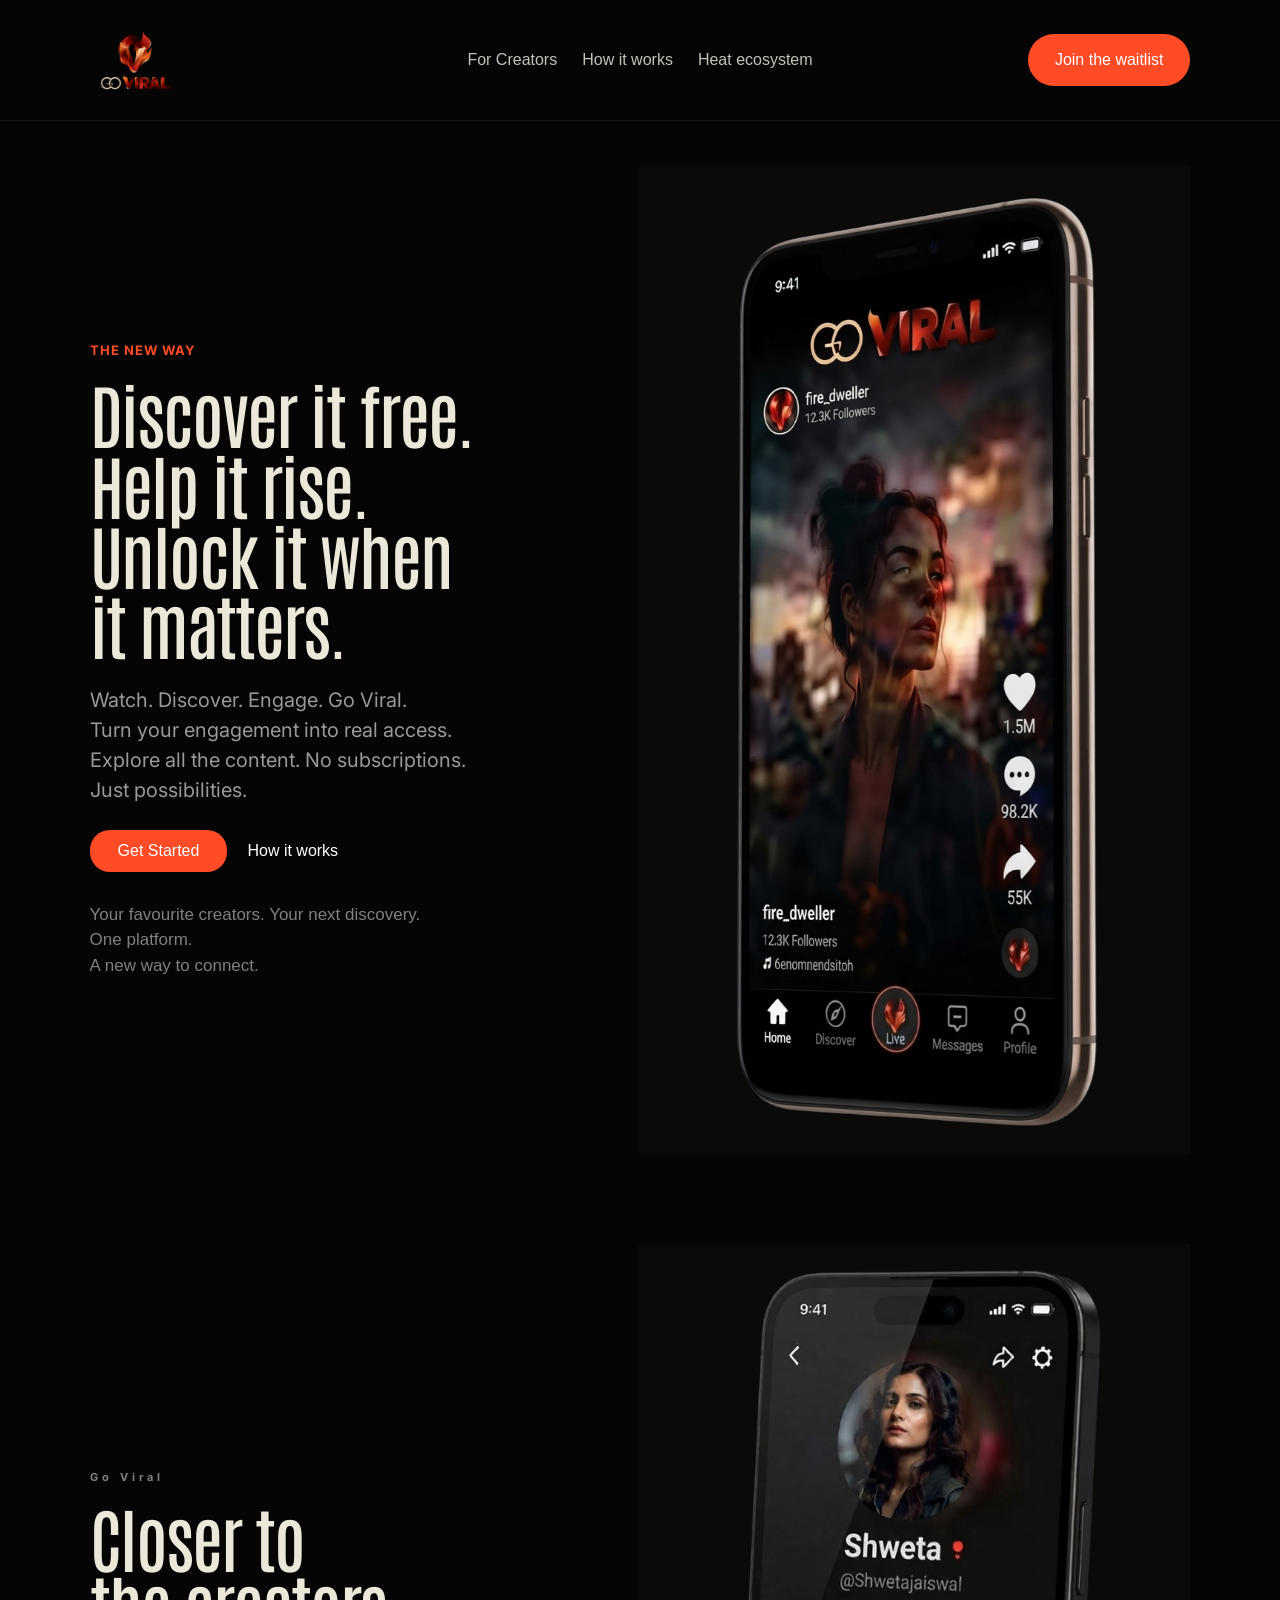
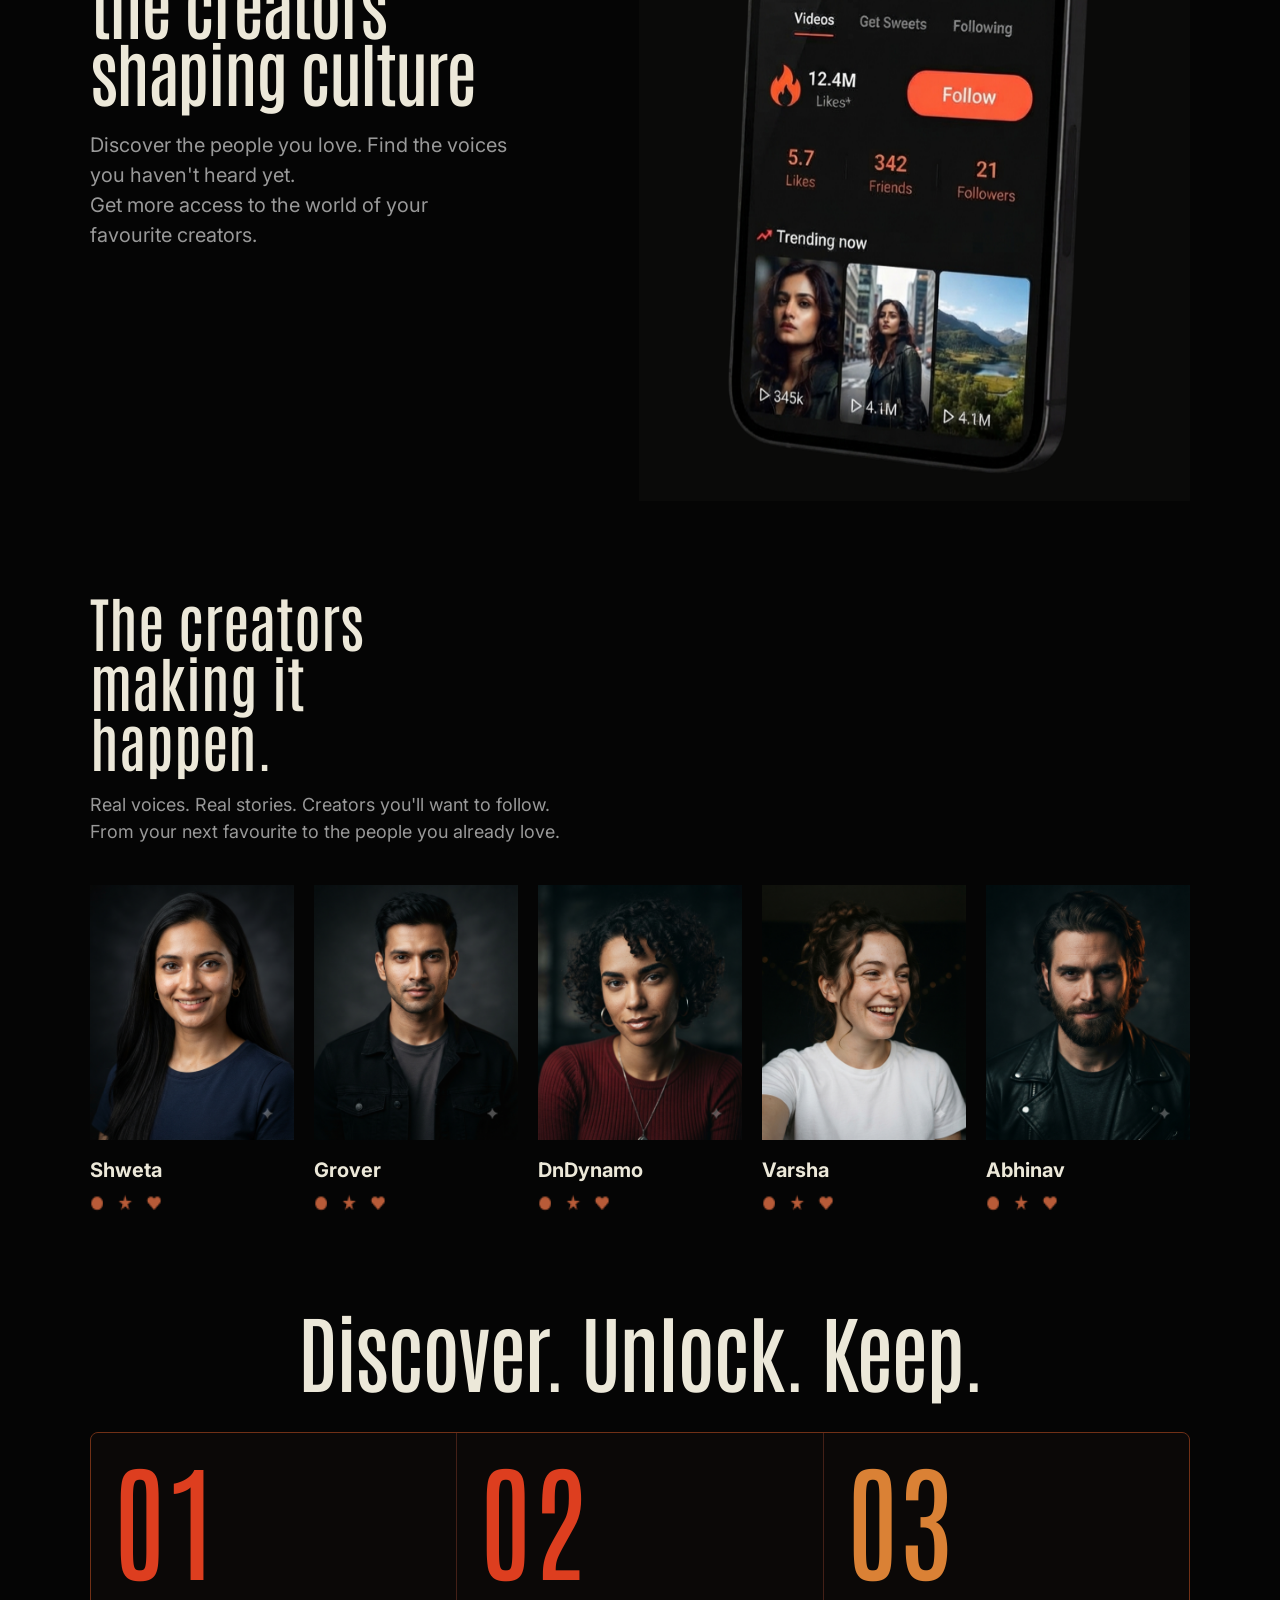
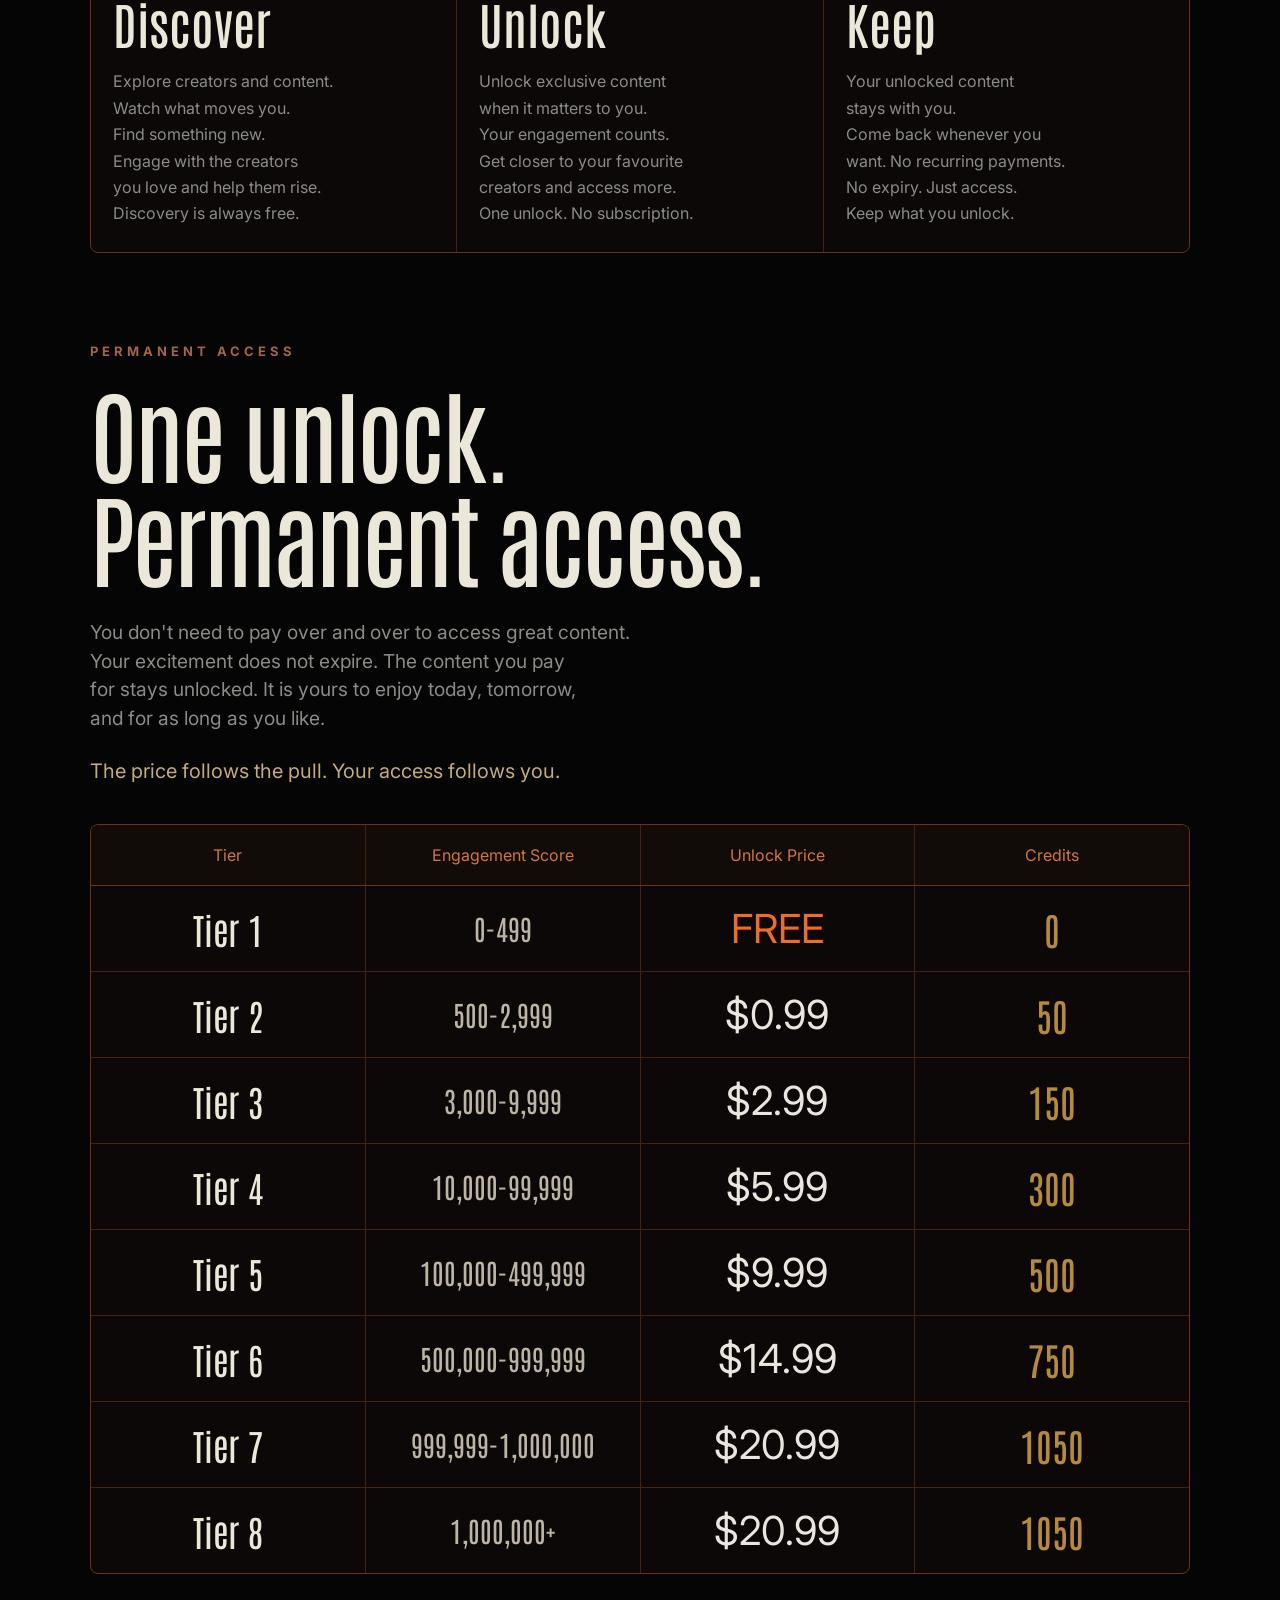
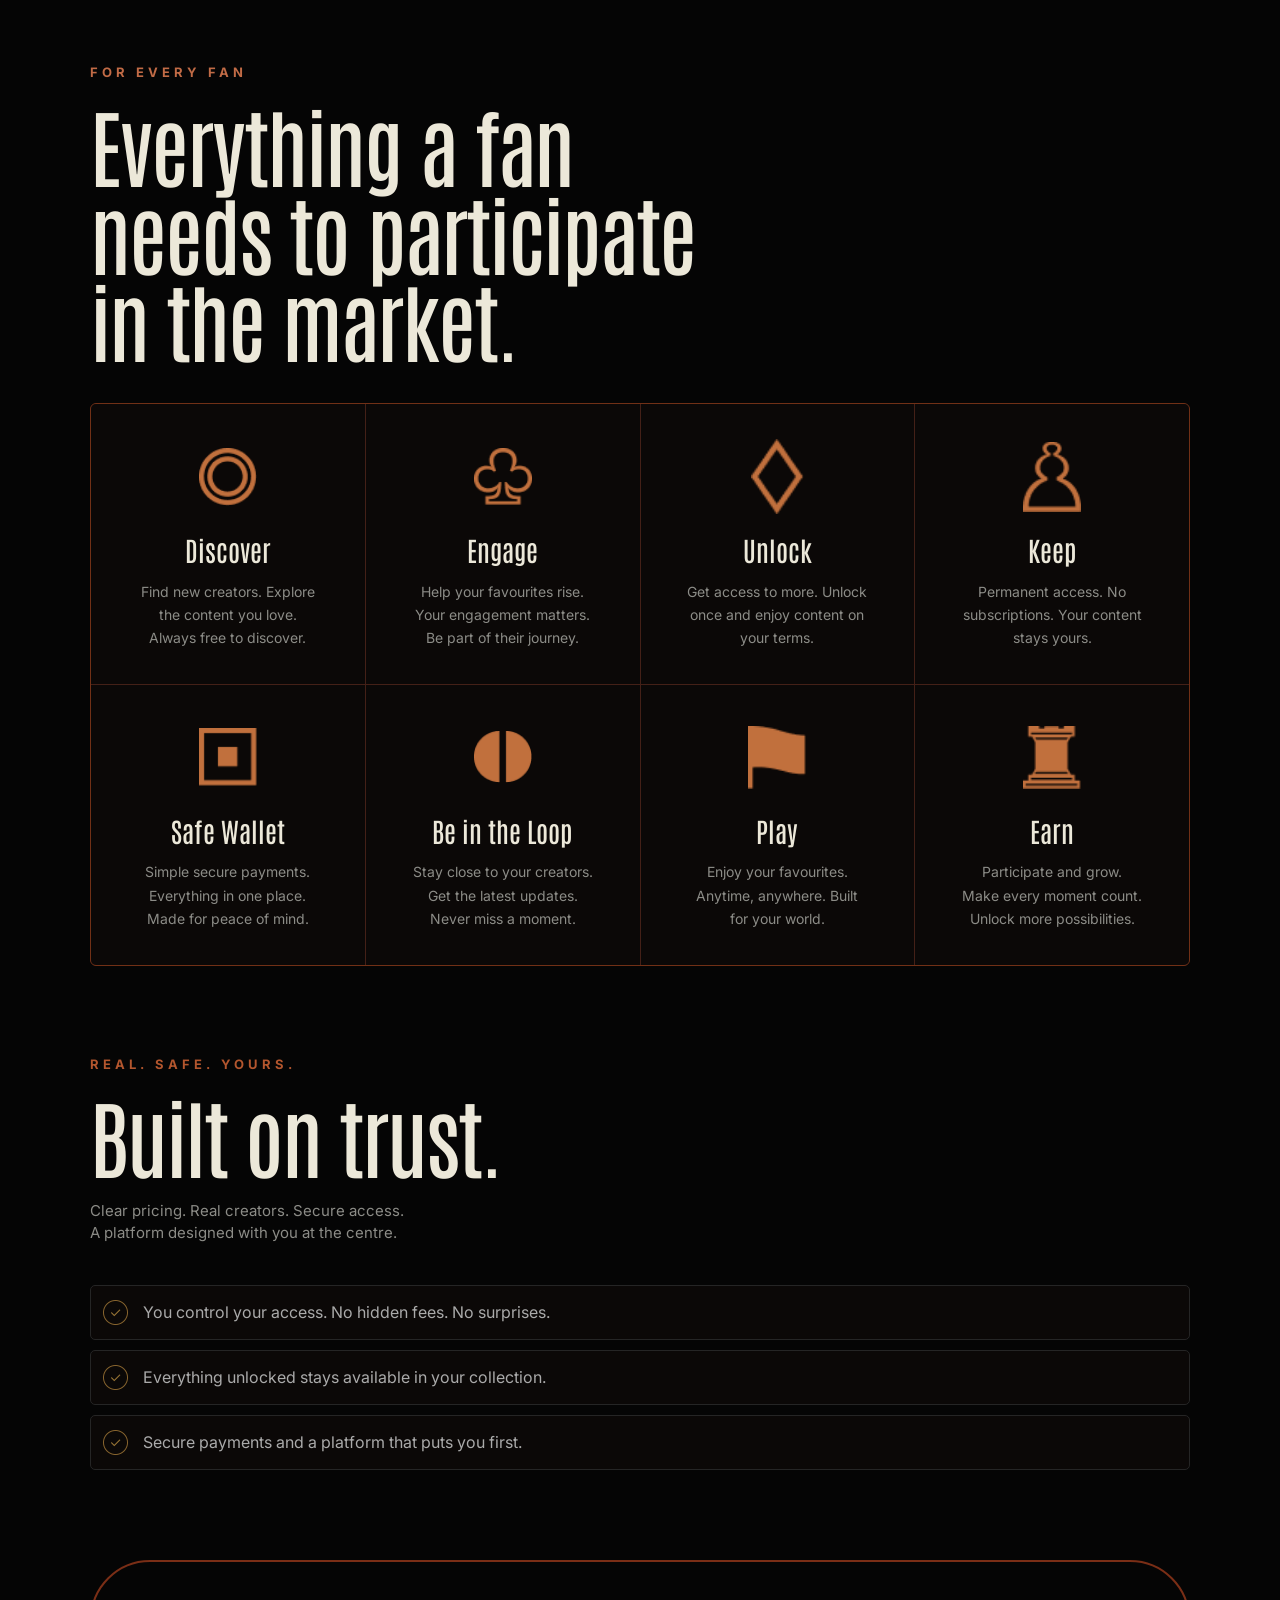
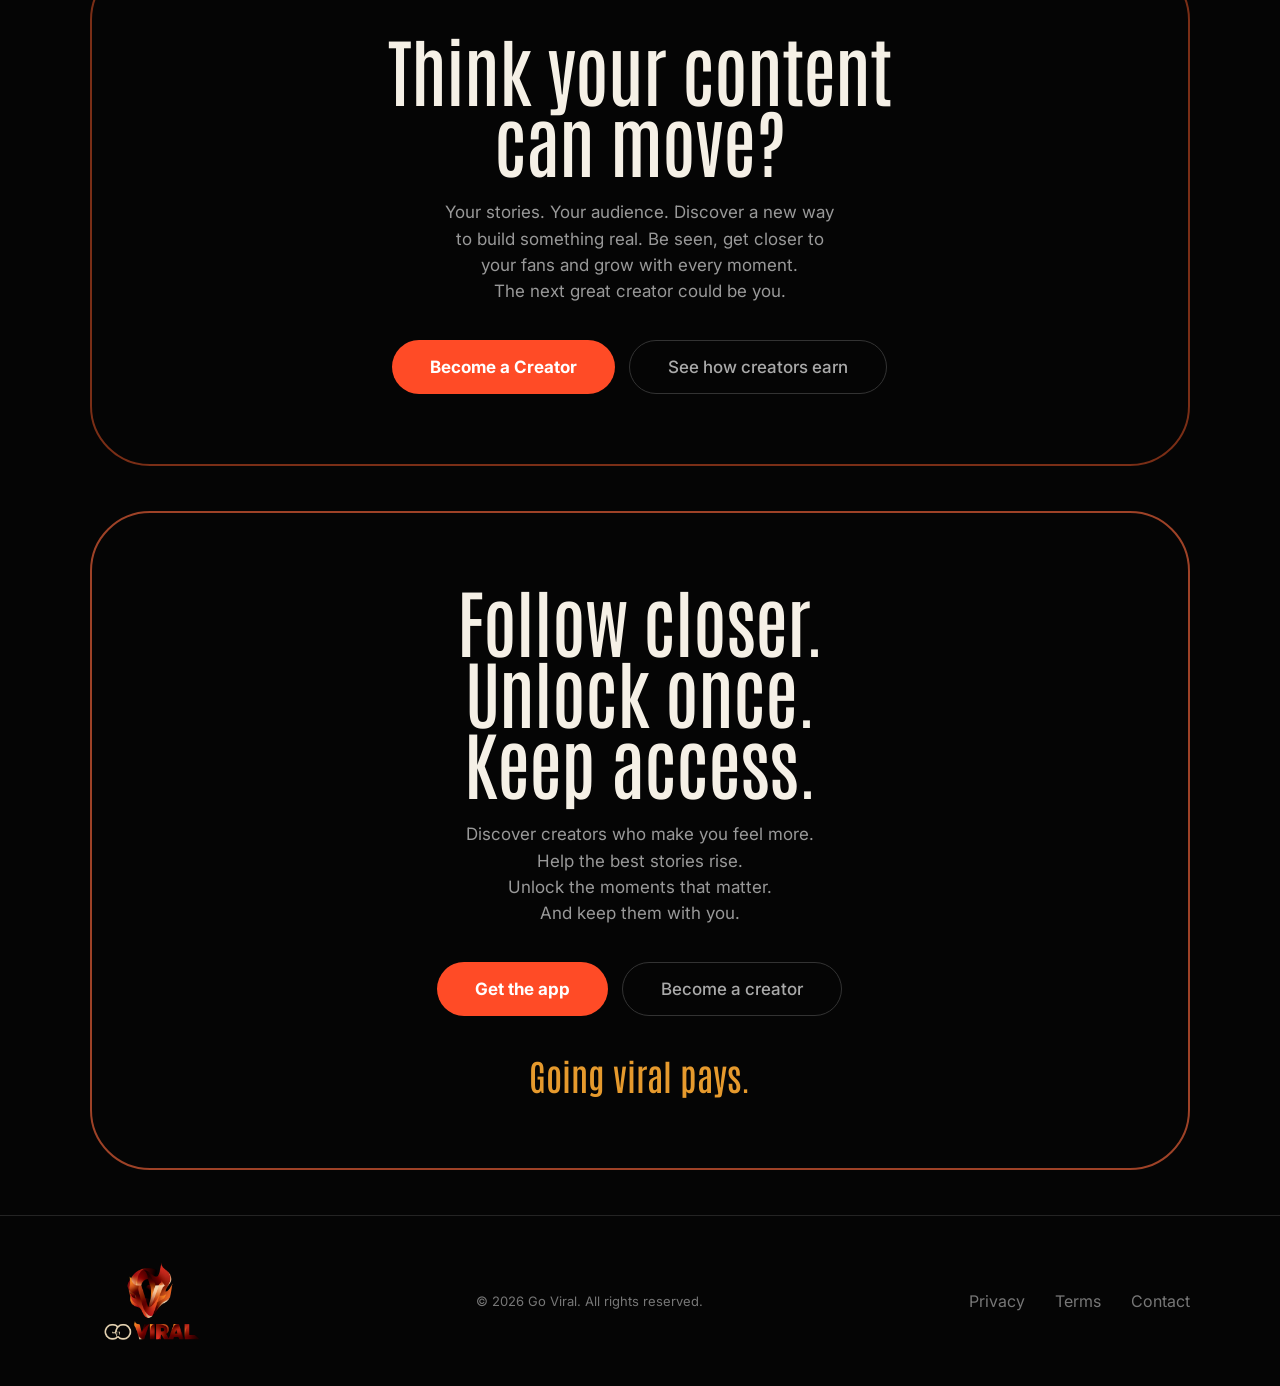
==== commit 276b58e8: "Update internship tasks" ====
--- a/Task-5/index.html
+++ b/Task-5/index.html
@@ -32,31 +32,29 @@
     <!-- ================= NAVBAR ======================== -->
     <!-- ================================================= -->
 
+
     <nav class="navbar">
-
-        <a href="#top" class="logo">
+    
+        <div class="logo">
             <img src="images/image.png" alt="Go Viral Logo">
-        </a>
-
-        <button class="nav-toggle" type="button" aria-label="Toggle menu" aria-expanded="false" aria-controls="nav-links">
-            <span></span><span></span><span></span>
+        </div>
+    
+        <div class="nav-links">
+            <a href="creator.html">For Creators</a>
+            <a href="#">How it works</a>
+            <a href="#">Heat ecosystem</a>
+        </div>
+    
+        <a href="#" class="nav-btn">Join the waitlist</a>
+    
+        <button class="nav-toggle" aria-label="Toggle navigation">
+            <span></span>
+            <span></span>
+            <span></span>
         </button>
-
-        <div class="nav-links" id="nav-links">
-
-            <a href="creator.html">For Creators</a>
-
-            <a href="#pricing">Pricing</a>
-
-            <a href="#why">Why Go Viral</a>
-
-            <a href="#download" class="nav-btn">
-                Get Started
-            </a>
-
-        </div>
-
+    
     </nav>
+    
 
 
 
@@ -107,14 +105,14 @@
         </div>
 
 
-        <div class="hero-image">
+        <aside class="hero-image">
 
             <img
                 src="images/hero-image.png"
                 alt="Go Viral App"
             >
 
-        </div>
+        </aside>
 
     </section>
 
@@ -148,14 +146,14 @@
         </div>
 
 
-        <div class="hero-image">
+        <aside class="hero-image">
 
             <img
                 src="images/Creators.png"
                 alt="Creator Profile"
             >
 
-        </div>
+        </aside>
 
     </section>
 
--- a/Task-5/style.css
+++ b/Task-5/style.css
@@ -1,11 +1,3 @@
-/* =========================================================
-   GO VIRAL - HOME PAGE STYLES
-   Simple layout: one spacing rule for every section,
-   three breakpoints (1024px, 768px, 480px).
-========================================================= */
-
-/* ---------- RESET ---------- */
-
 * {
     margin: 0;
     padding: 0;
@@ -49,11 +41,8 @@
 
     --border: #713016;
     --dark-border: #442017;
-
-    /* Gap between two sections. Each section uses half of it
-       on top and half on bottom, so every gap is the same. */
     --gap: 90px;
-    --side: 7%;
+    --side: max(7%, calc((100% - 1400px) / 2));
 }
 
 
@@ -118,63 +107,91 @@
 }
 
 
-/* =========================================================
+/* =========================
    NAVBAR
-========================================================= */
+========================= */
 
 .navbar {
     position: relative;
     z-index: 10;
-
-    min-height: 80px;
-    padding: 0 var(--side);
+    width: 100%;
+    min-height: 110px;
+    padding: 15px 7%;
 
     display: flex;
     align-items: center;
     justify-content: space-between;
+
+    box-sizing: border-box;
+    background-color: #050505;
+    border-bottom: 1px solid #171717;
+}
+
+/* LOGO - LEFT */
+.logo {
+    flex: 0 0 auto;
 }
 
 .logo img {
+    display: block;
     width: 90px;
-}
-
+    height: auto;
+}
+
+/* LINKS - EXACT CENTER */
 .nav-links {
-    display: flex;
-    align-items: center;
-    gap: 32px;
+    position: absolute;
+    left: 50%;
+    transform: translateX(-50%);
+
+    display: flex;
+    align-items: center;
+    justify-content: center;
+    gap: 30px;
 }
 
 .nav-links a {
-    color: white;
-    font-size: 18px;
+    color: #c4c1b9;
+    font-size: 16px;
+    text-decoration: none;
+    white-space: nowrap;
 }
 
 .nav-links a:hover {
     color: var(--orange);
 }
 
-.nav-links .nav-btn {
+/* BUTTON - RIGHT */
+.nav-btn {
+    display: inline-flex;
+    align-items: center;
+    justify-content: center;
+
+    margin-left: auto;
+    padding: 17px 27px;
+
     background-color: var(--orange);
-    padding: 9px 17px;
-    border-radius: 20px;
-}
-
-.nav-links .nav-btn:hover {
+    color: white;
+    border-radius: 30px;
+    text-decoration: none;
+    white-space: nowrap;
+    box-sizing: border-box;
+}
+
+.nav-btn:hover {
     color: white;
     background-color: var(--orange-light);
 }
 
-/* hamburger button - only shown on small screens */
+/* HAMBURGER */
 .nav-toggle {
     display: none;
-
     width: 40px;
     height: 40px;
-
+    padding: 0;
     background: none;
     border: none;
     cursor: pointer;
-
     flex-direction: column;
     justify-content: center;
     align-items: center;
@@ -185,35 +202,196 @@
     display: block;
     width: 24px;
     height: 2px;
-    background: white;
-}
-
-
-/* =========================================================
-   HERO SECTIONS (text + phone image)
-========================================================= */
+    background-color: white;
+}
+
+/* TABLET */
+@media (max-width: 1000px) {
+    .navbar {
+        min-height: 90px;
+        padding: 15px 4%;
+    }
+
+    .logo img {
+        width: 75px;
+    }
+
+    .nav-links {
+        gap: 18px;
+    }
+
+    .nav-links a {
+        font-size: 14px;
+    }
+
+    .nav-btn {
+        padding: 14px 20px;
+        font-size: 14px;
+    }
+}
+
+/* MOBILE */
+@media (max-width: 700px) {
+    .navbar {
+        min-height: 75px;
+        padding: 12px 5%;
+    }
+
+    .logo img {
+        width: 70px;
+    }
+
+    .nav-toggle {
+        display: flex;
+        margin-left: auto;
+    }
+
+    .nav-links {
+        display: none;
+        position: absolute;
+        top: 100%;
+        left: 0;
+        transform: none;
+
+        width: 100%;
+        padding: 22px 5%;
+        box-sizing: border-box;
+
+        background-color: #050505;
+        border-bottom: 1px solid #252525;
+
+        flex-direction: column;
+        align-items: flex-start;
+        gap: 22px;
+    }
+
+    .nav-links.active {
+        display: flex;
+    }
+
+    .nav-links a {
+        font-size: 16px;
+    }
+
+    .nav-btn {
+        display: none;
+    }
+}
+
+
+/* =========================
+   MOBILE
+========================= */
+
+@media (max-width: 700px) {
+    .navbar {
+        min-height: 75px;
+        padding: 12px 5%;
+    }
+
+    .logo {
+        flex: 1;
+    }
+
+    .logo img {
+        width: 70px;
+    }
+
+    .nav-toggle {
+        display: flex;
+        margin-left: auto;
+    }
+
+    .nav-links {
+        display: none;
+
+        position: absolute;
+        top: 100%;
+        left: 0;
+
+        width: 100%;
+        padding: 22px 5%;
+
+        background-color: #050505;
+        border-bottom: 1px solid #252525;
+
+        box-sizing: border-box;
+
+        flex-direction: column;
+        align-items: flex-start;
+        gap: 22px;
+    }
+
+    .nav-links.active {
+        display: flex;
+    }
+
+    .nav-links a {
+        font-size: 16px;
+    }
+
+    .nav-btn {
+        display: none;
+    }
+}
+
+/* =========================
+   HERO SECTIONS
+========================= */
 
 .hero,
 .hero-1 {
     display: flex;
     align-items: center;
     gap: 50px;
-}
-
+    width: 100%;
+    box-sizing: border-box;
+}
+
+/* HERO CONTENT AND IMAGE */
 .hero-content,
 .hero-image {
     flex: 1 1 0;
     min-width: 0;
 }
 
+/* =========================
+   HERO IMAGE
+========================= */
+
 .hero-image {
+    padding: 30px;
+    background: #0a0a09;
+    text-align: center;
+
     display: flex;
     justify-content: center;
+    align-items: center;
+
+    box-sizing: border-box;
+    overflow: hidden;
 }
 
 .hero-image img {
+    display: block;
     width: min(70%, 420px);
-}
+    max-width: 100%;
+    height: auto;
+    transform-origin: center center;
+}
+
+.hero-1 .hero-image img {
+    transform:  rotateY(5deg);
+    transform-origin: center center;
+}
+
+.hero .hero-image img {
+    transform:  rotateY(5deg);
+    transform-origin: center center;
+}
+/* =========================
+   SMALL TITLES
+========================= */
 
 .hero .small-title {
     color: var(--orange);
@@ -225,27 +403,47 @@
     font-size: 11px;
 }
 
+/* =========================
+   HEADINGS
+========================= */
+
 .hero h1 {
+    font-family: Antonio;
+    font-weight: 500;
+    font-size: clamp(44px, 5.5vw, 75px);
+    letter-spacing: -2px;
+    line-height: 1;
+    margin-bottom: 25px;
+}
+
+.hero-1 h2 {
+    font-family: Antonio;
+    font-weight: 500;
     font-size: clamp(44px, 5.5vw, 75px);
     letter-spacing: -2px;
     line-height: 0.95;
     margin-bottom: 25px;
 }
 
-.hero-1 h2 {
-    font-size: clamp(44px, 5.5vw, 75px);
-    letter-spacing: -2px;
-    line-height: 0.95;
-    margin-bottom: 25px;
-}
+/* =========================
+   DESCRIPTIONS
+========================= */
 
 .hero .description,
 .hero-1 .description {
-    font-size: 17px;
+    font-family: Inter;
+    font-weight: 400;
+    line-height: 30px;
+    letter-spacing: 0;
+    font-size: 20px;
     max-width: 650px;
     margin-bottom: 25px;
 }
 
+/* =========================
+   HERO BUTTONS
+========================= */
+
 .hero-buttons {
     display: flex;
     align-items: center;
@@ -254,11 +452,13 @@
 }
 
 .primary-btn {
+    display: inline-block;
     background-color: var(--orange);
     color: white;
     font-size: 16px;
     padding: 12px 28px;
     border-radius: 20px;
+    text-decoration: none;
 }
 
 .primary-btn:hover {
@@ -268,17 +468,90 @@
 .secondary-btn {
     color: white;
     font-size: 16px;
+    text-decoration: none;
 }
 
 .secondary-btn:hover {
     color: var(--orange);
 }
+
+/* =========================
+   BOTTOM TEXT
+========================= */
 
 .hero .bottom-text {
     color: #808080;
     font-size: 17px;
     line-height: 1.5;
     margin-top: 30px;
+}
+
+/* =========================
+   TABLET
+========================= */
+
+@media (max-width: 900px) {
+    .hero,
+    .hero-1 {
+        gap: 30px;
+    }
+
+    .hero-image {
+        padding: 20px;
+    }
+
+    .hero-image img {
+        width: min(85%, 380px);
+    }
+
+    .hero .description,
+    .hero-1 .description {
+        font-size: 17px;
+        line-height: 1.6;
+    }
+}
+
+/* =========================
+   MOBILE
+========================= */
+
+@media (max-width: 650px) {
+    .hero,
+    .hero-1 {
+        flex-direction: column;
+        align-items: stretch;
+        gap: 35px;
+    }
+
+    .hero-content,
+    .hero-image {
+        width: 100%;
+        flex: 0 0 auto;
+    }
+
+    .hero h1,
+    .hero-1 h2 {
+        font-size: clamp(42px, 10vw, 60px);
+        letter-spacing: -1.5px;
+    }
+
+    .hero .description,
+    .hero-1 .description {
+        font-size: 16px;
+        line-height: 1.7;
+    }
+
+    .hero-image {
+        padding: 25px 15px;
+    }
+
+    .hero-image img {
+        width: min(75%, 320px);
+    }
+
+    .hero .bottom-text {
+        font-size: 15px;
+    }
 }
 
 
@@ -597,7 +870,6 @@
     line-height: 1.4;
     color: #aaaaaa;
 }
-
 
 /* =========================================================
    CTA BOXES
@@ -932,3 +1204,267 @@
         font-size: 28px;
     }
 }
+
+
+/* Prevent elements from overflowing */
+* {
+    box-sizing: border-box;
+}
+
+html,
+body {
+    width: 100%;
+    margin: 0;
+    padding: 0;
+    overflow-x: clip;
+}
+
+/* NAVBAR */
+.navbar {
+    width: 100%;
+    padding: 15px var(--side);
+    display: flex;
+    align-items: center;
+    justify-content: space-between;
+    gap: 24px;
+}
+
+.logo {
+    flex-shrink: 0;
+}
+
+.nav-links {
+    display: flex;
+    align-items: center;
+    justify-content: flex-end;
+    gap: clamp(12px, 2vw, 25px);
+    min-width: 0;
+}
+
+.nav-links a {
+    white-space: nowrap;
+}
+
+/* HERO SECTIONS */
+.hero,
+.hero-1 {
+    width: 100%;
+    display: flex;
+    flex-direction: row;
+    align-items: center;
+    gap: clamp(24px, 4vw, 50px);
+}
+
+.hero-content,
+.hero-image {
+    flex: 1 1 0;
+    min-width: 0;
+    max-width: 100%;
+}
+
+/* PHONE IMAGE CONTAINER */
+.hero-image {
+    display: flex;
+    align-items: center;
+    justify-content: center;
+    padding: clamp(12px, 2vw, 30px);
+    overflow: hidden;
+}
+
+/* SAME ANGLE FOR BOTH PHONE IMAGES
+   This applies to images inside .hero-image */
+.hero-image img {
+    display: block;
+    width: min(75%, 420px);
+    max-width: 100%;
+    height: auto;
+    flex-shrink: 0;
+    transform: rotate(-5deg);
+    transform-origin: center center;
+}
+
+/* CREATOR SECTION */
+.creators-section {
+    width: 100%;
+    min-width: 0;
+}
+
+.creators-grid {
+    display: grid;
+    grid-template-columns: repeat(5, minmax(0, 1fr));
+    gap: 20px;
+}
+
+.creator-card {
+    min-width: 0;
+}
+
+/* THREE-STEP SECTION */
+.steps-container {
+    display: grid;
+    grid-template-columns: repeat(3, minmax(0, 1fr));
+    width: 100%;
+}
+
+.step-card {
+    min-width: 0;
+}
+
+/* PRICING TABLE */
+.pricing-table {
+    width: 100%;
+    max-width: 100%;
+    overflow-x: auto;
+}
+
+.pricing-table table {
+    width: 100%;
+    table-layout: fixed;
+}
+
+/* FAN GRID */
+.fan-grid {
+    display: grid;
+    grid-template-columns: repeat(4, minmax(0, 1fr));
+}
+
+.fan-card {
+    min-width: 0;
+    overflow-wrap: anywhere;
+}
+
+/* CTA SECTIONS */
+.hero-7,
+.hero-8 {
+    max-width: 1200px;
+    width: calc(100% - 2 * var(--side));
+    min-width: 0;
+}
+
+/* FOOTER */
+.footer-content {
+    display: flex;
+    align-items: center;
+    justify-content: space-between;
+    flex-wrap: wrap;
+    gap: 24px;
+}
+
+.footer-logo,
+.footer-text,
+.footer-links {
+    min-width: 0;
+}
+
+/* =========================================
+   LAPTOP / SMALL DESKTOP
+========================================= */
+@media (min-width: 769px) and (max-width: 1200px) {
+    .navbar {
+        gap: 16px;
+    }
+
+    .nav-links {
+        gap: 14px;
+    }
+
+    .nav-links a {
+        font-size: 15px;
+    }
+
+    .hero,
+    .hero-1 {
+        gap: 28px;
+    }
+
+    .hero-image {
+        padding: 16px;
+    }
+
+    .creators-grid {
+        grid-template-columns: repeat(3, minmax(0, 1fr));
+    }
+}
+
+/* =========================================
+   TABLET AND MOBILE
+========================================= */
+@media (max-width: 768px) {
+    .navbar {
+        position: relative;
+        flex-wrap: wrap;
+    }
+
+    .nav-links {
+        gap: 18px;
+    }
+
+    .hero,
+    .hero-1 {
+        flex-direction: column;
+        align-items: stretch;
+        gap: 30px;
+        min-height: auto;
+    }
+
+    .hero-content,
+    .hero-image {
+        width: 100%;
+        flex: 0 0 auto;
+    }
+
+    .hero-image img {
+        width: min(65%, 320px);
+    }
+
+    .creators-grid {
+        grid-template-columns: repeat(3, minmax(0, 1fr));
+    }
+
+    .steps-container {
+        grid-template-columns: 1fr;
+    }
+
+    .fan-grid {
+        grid-template-columns: repeat(2, minmax(0, 1fr));
+    }
+
+    .footer-content {
+        flex-direction: column;
+        text-align: center;
+    }
+}
+
+/* =========================================
+   SMALL MOBILE
+========================================= */
+@media (max-width: 480px) {
+    .creators-grid {
+        grid-template-columns: repeat(2, minmax(0, 1fr));
+        gap: 14px;
+    }
+
+    .fan-grid {
+        grid-template-columns: repeat(2, minmax(0, 1fr));
+    }
+
+    .hero-image {
+        padding: 12px;
+    }
+
+    .hero-image img {
+        width: min(75%, 300px);
+    }
+
+    .hero-7,
+    .hero-8 {
+        width: calc(100% - 2 * var(--side));
+        padding: 40px 18px;
+    }
+
+    .footer-links {
+        flex-wrap: wrap;
+        justify-content: center;
+        gap: 18px;
+    }
+}
